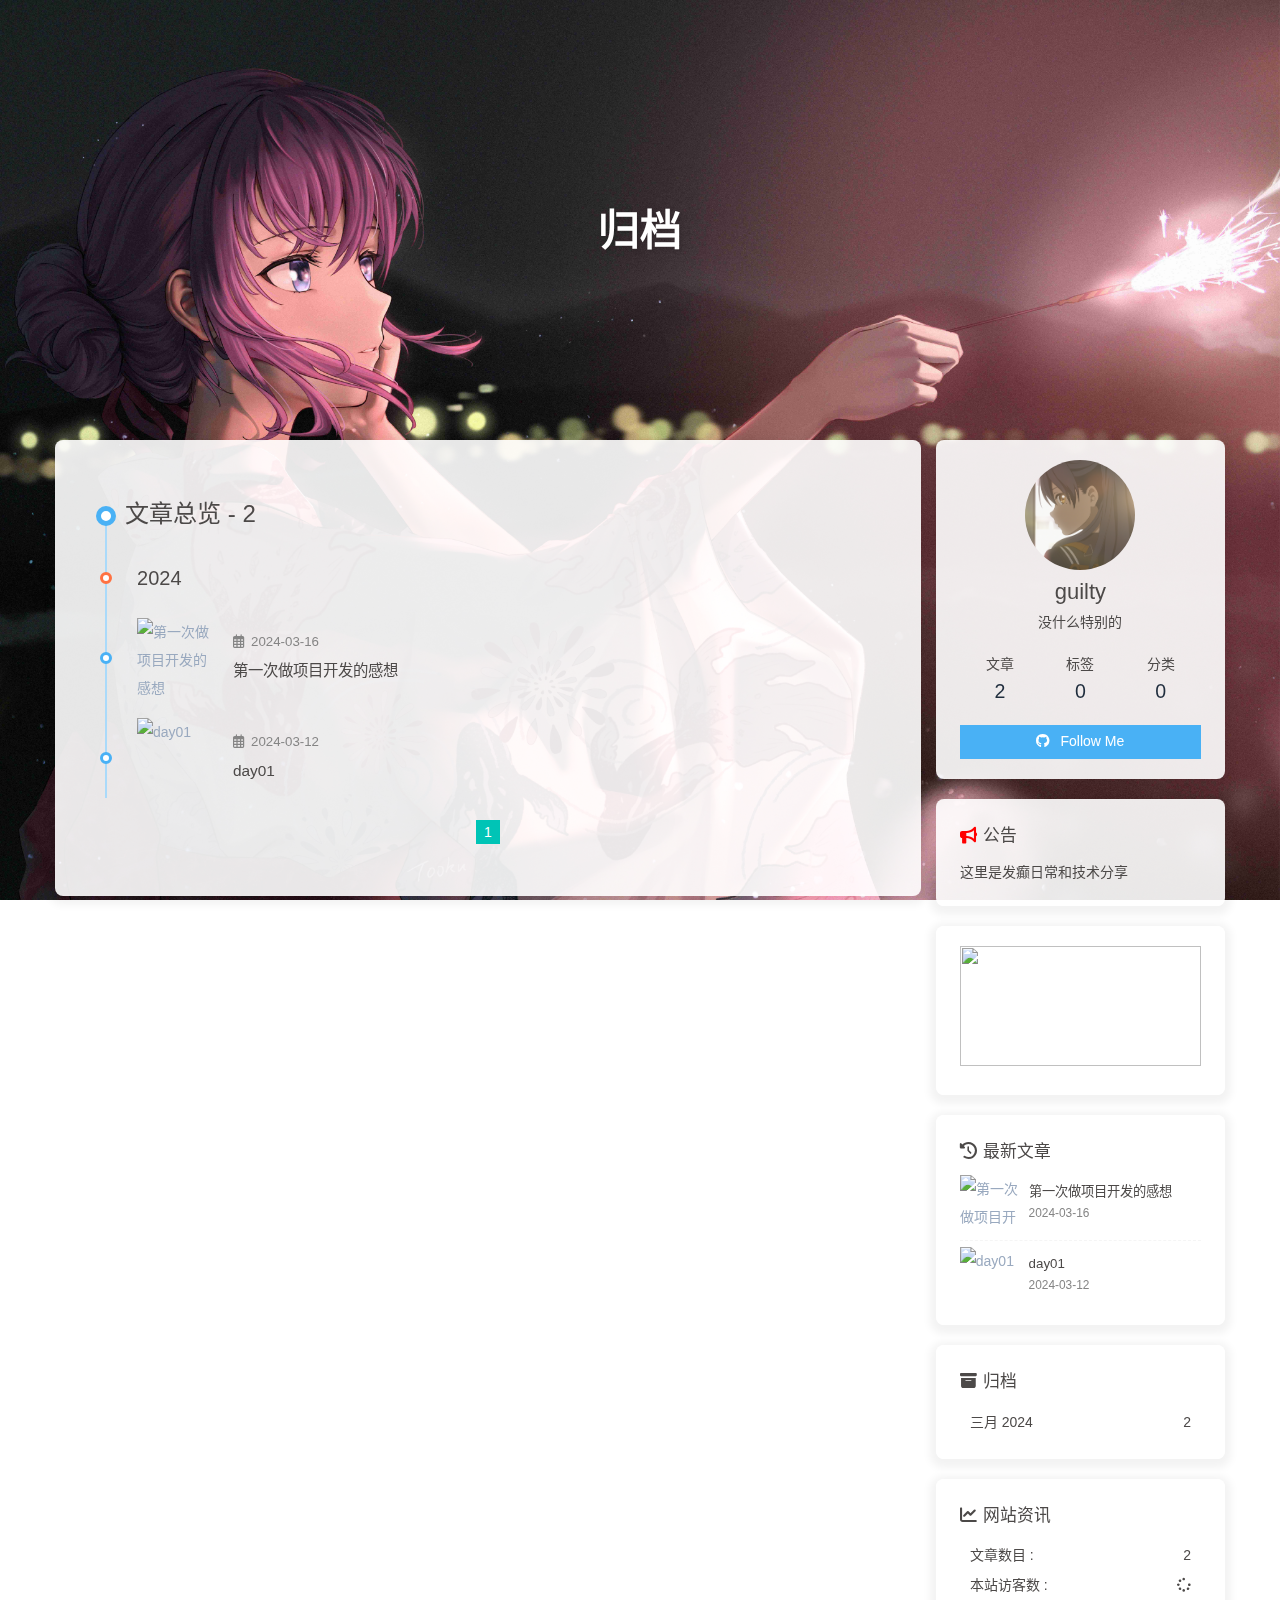
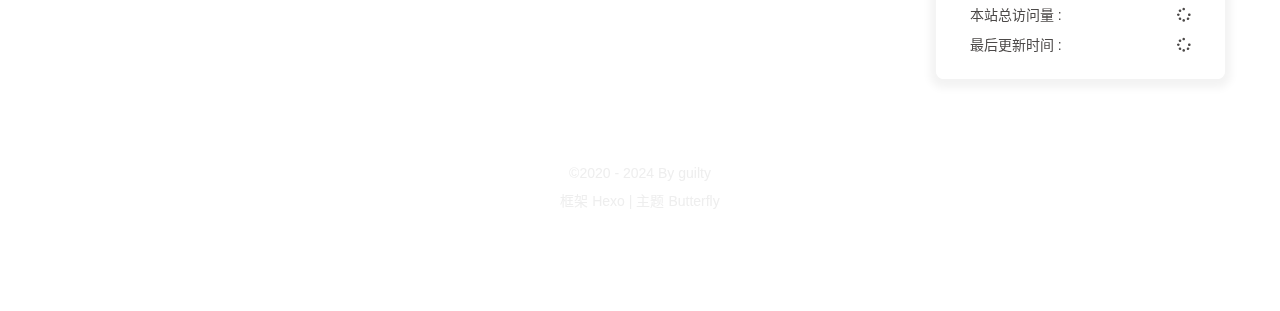
==== archives/index.html @ 9d2e7539 "Site updated: 2024-03-17 14:59:21" ====
<!DOCTYPE html><html lang="zh-CN" data-theme="light"><head><meta charset="UTF-8"><meta http-equiv="X-UA-Compatible" content="IE=edge"><meta name="viewport" content="width=device-width, initial-scale=1.0,viewport-fit=cover"><title>归档 | ctc vlog</title><meta name="author" content="guilty"><meta name="copyright" content="guilty"><meta name="format-detection" content="telephone=no"><meta name="theme-color" content="#ffffff"><meta name="description" content="没什么特别的">
<meta property="og:type" content="website">
<meta property="og:title" content="归档">
<meta property="og:url" content="http://example.com/archives/index.html">
<meta property="og:site_name" content="ctc vlog">
<meta property="og:description" content="没什么特别的">
<meta property="og:locale" content="zh_CN">
<meta property="og:image" content="http://example.com/img/img02.png">
<meta property="article:author" content="guilty">
<meta name="twitter:card" content="summary">
<meta name="twitter:image" content="http://example.com/img/img02.png"><link rel="shortcut icon" href="/img/favicon.png"><link rel="canonical" href="http://example.com/archives/index.html"><link rel="preconnect" href="//cdn.jsdelivr.net"/><link rel="preconnect" href="//busuanzi.ibruce.info"/><link rel="stylesheet" href="/css/index.css?v=4.13.0"><link rel="stylesheet" href="https://cdn.jsdelivr.net/npm/@fortawesome/fontawesome-free@6.5.1/css/all.min.css"><link rel="stylesheet" href="https://cdn.jsdelivr.net/npm/@fancyapps/ui@5.0.33/dist/fancybox/fancybox.min.css" media="print" onload="this.media='all'"><script>const GLOBAL_CONFIG = {
  root: '/',
  algolia: undefined,
  localSearch: {"path":"/search.xml","preload":false,"top_n_per_article":1,"unescape":false,"languages":{"hits_empty":"找不到您查询的内容：${query}","hits_stats":"共找到 ${hits} 篇文章"}},
  translate: undefined,
  noticeOutdate: undefined,
  highlight: {"plugin":"highlight.js","highlightCopy":true,"highlightLang":true,"highlightHeightLimit":false},
  copy: {
    success: '复制成功',
    error: '复制错误',
    noSupport: '浏览器不支持'
  },
  relativeDate: {
    homepage: false,
    post: false
  },
  runtime: '',
  dateSuffix: {
    just: '刚刚',
    min: '分钟前',
    hour: '小时前',
    day: '天前',
    month: '个月前'
  },
  copyright: undefined,
  lightbox: 'fancybox',
  Snackbar: undefined,
  infinitegrid: {
    js: 'https://cdn.jsdelivr.net/npm/@egjs/infinitegrid@4.11.1/dist/infinitegrid.min.js',
    buttonText: '加载更多'
  },
  isPhotoFigcaption: false,
  islazyload: false,
  isAnchor: false,
  percent: {
    toc: true,
    rightside: false,
  },
  autoDarkmode: false
}</script><script id="config-diff">var GLOBAL_CONFIG_SITE = {
  title: '归档',
  isPost: false,
  isHome: false,
  isHighlightShrink: false,
  isToc: false,
  postUpdate: '2024-03-17 14:59:00'
}</script><script>(win=>{
      win.saveToLocal = {
        set: (key, value, ttl) => {
          if (ttl === 0) return
          const now = Date.now()
          const expiry = now + ttl * 86400000
          const item = {
            value,
            expiry
          }
          localStorage.setItem(key, JSON.stringify(item))
        },
      
        get: key => {
          const itemStr = localStorage.getItem(key)
      
          if (!itemStr) {
            return undefined
          }
          const item = JSON.parse(itemStr)
          const now = Date.now()
      
          if (now > item.expiry) {
            localStorage.removeItem(key)
            return undefined
          }
          return item.value
        }
      }
    
      win.getScript = (url, attr = {}) => new Promise((resolve, reject) => {
        const script = document.createElement('script')
        script.src = url
        script.async = true
        script.onerror = reject
        script.onload = script.onreadystatechange = function() {
          const loadState = this.readyState
          if (loadState && loadState !== 'loaded' && loadState !== 'complete') return
          script.onload = script.onreadystatechange = null
          resolve()
        }

        Object.keys(attr).forEach(key => {
          script.setAttribute(key, attr[key])
        })

        document.head.appendChild(script)
      })
    
      win.getCSS = (url, id = false) => new Promise((resolve, reject) => {
        const link = document.createElement('link')
        link.rel = 'stylesheet'
        link.href = url
        if (id) link.id = id
        link.onerror = reject
        link.onload = link.onreadystatechange = function() {
          const loadState = this.readyState
          if (loadState && loadState !== 'loaded' && loadState !== 'complete') return
          link.onload = link.onreadystatechange = null
          resolve()
        }
        document.head.appendChild(link)
      })
    
      win.activateDarkMode = () => {
        document.documentElement.setAttribute('data-theme', 'dark')
        if (document.querySelector('meta[name="theme-color"]') !== null) {
          document.querySelector('meta[name="theme-color"]').setAttribute('content', '#0d0d0d')
        }
      }
      win.activateLightMode = () => {
        document.documentElement.setAttribute('data-theme', 'light')
        if (document.querySelector('meta[name="theme-color"]') !== null) {
          document.querySelector('meta[name="theme-color"]').setAttribute('content', '#ffffff')
        }
      }
      const t = saveToLocal.get('theme')
    
        if (t === 'dark') activateDarkMode()
        else if (t === 'light') activateLightMode()
      
      const asideStatus = saveToLocal.get('aside-status')
      if (asideStatus !== undefined) {
        if (asideStatus === 'hide') {
          document.documentElement.classList.add('hide-aside')
        } else {
          document.documentElement.classList.remove('hide-aside')
        }
      }
    
      const detectApple = () => {
        if(/iPad|iPhone|iPod|Macintosh/.test(navigator.userAgent)){
          document.documentElement.classList.add('apple')
        }
      }
      detectApple()
    })(window)</script><link rel="stylesheet" href="/css/custom.css" media="defer" onload="this.media='all'"><!-- hexo injector head_end start --><link rel="stylesheet" href="https://cdn.cbd.int/hexo-butterfly-clock-anzhiyu@1.1.6/lib/clock.min.css" /><link rel="stylesheet" href="https://npm.elemecdn.com/anzhiyu-blog@2.0.4/css/runtime/runtime.min.css" media="print" onload="this.media='all'"><link rel="stylesheet" href="https://cdn.cbd.int/hexo-butterfly-swiper-anzhiyu-pro/lib/swiper.min.css" media="print" onload="this.media='all'"><link rel="stylesheet" href="https://cdn.cbd.int/hexo-butterfly-swiper-anzhiyu-pro/lib/swiperstyle.css" media="print" onload="this.media='all'"><link rel="stylesheet" href="https://cdn.cbd.int/hexo-butterfly-swiper-anzhiyu-pro/lib/swiper.min.css" media="print" onload="this.media='all'"><link rel="stylesheet" href="https://cdn.cbd.int/hexo-butterfly-swiper-anzhiyu-pro/lib/swiperstyle.css" media="print" onload="this.media='all'"><link rel="stylesheet" href="https://cdn.cbd.int/hexo-butterfly-swiper-anzhiyu-pro/lib/categoryGroup.css" media="print" onload="this.media='all'"><link rel="stylesheet" href="https://cdn.cbd.int/hexo-butterfly-wowjs/lib/animate.min.css" media="print" onload="this.media='screen'"><!-- hexo injector head_end end --><meta name="generator" content="Hexo 7.1.1"><link rel="alternate" href="/atom.xml" title="ctc vlog" type="application/atom+xml">
</head><body><div id="web_bg"></div><div id="sidebar"><div id="menu-mask"></div><div id="sidebar-menus"><div class="avatar-img is-center"><img src="/img/img02.png" onerror="onerror=null;src='/img/friend_404.gif'" alt="avatar"/></div><div class="sidebar-site-data site-data is-center"><a href="/archives/"><div class="headline">文章</div><div class="length-num">2</div></a><a href="/tags/"><div class="headline">标签</div><div class="length-num">0</div></a><a href="/categories/"><div class="headline">分类</div><div class="length-num">0</div></a></div><hr class="custom-hr"/><div class="menus_items"><div class="menus_item"><a class="site-page" href="/"><i class="fa-fw fas fa-home"></i><span> Home</span></a></div><div class="menus_item"><a class="site-page" href="/bangumis/index.html"><i class="fa-fw fas fa-home"></i><span> 追番</span></a></div><div class="menus_item"><a class="site-page" href="/comments/"><i class="fa-fw fas fa-envelope"></i><span> 留言板</span></a></div></div></div></div><div class="page" id="body-wrap"><header class="not-home-page" id="page-header"><nav id="nav"><span id="blog-info"><a href="/" title="ctc vlog"><span class="site-name">ctc vlog</span></a></span><div id="menus"><div id="search-button"><a class="site-page social-icon search" href="javascript:void(0);"><i class="fas fa-search fa-fw"></i><span> 搜索</span></a></div><div class="menus_items"><div class="menus_item"><a class="site-page" href="/"><i class="fa-fw fas fa-home"></i><span> Home</span></a></div><div class="menus_item"><a class="site-page" href="/bangumis/index.html"><i class="fa-fw fas fa-home"></i><span> 追番</span></a></div><div class="menus_item"><a class="site-page" href="/comments/"><i class="fa-fw fas fa-envelope"></i><span> 留言板</span></a></div></div><div id="toggle-menu"><a class="site-page" href="javascript:void(0);"><i class="fas fa-bars fa-fw"></i></a></div></div></nav><div id="page-site-info"><h1 id="site-title">归档</h1></div></header><main class="layout" id="content-inner"><div id="archive"><div class="article-sort-title">文章总览 - 2</div><div class="article-sort"><div class="article-sort-item year">2024</div><div class="article-sort-item"><a class="article-sort-item-img" href="/posts/1.html" title="第一次做项目开发的感想"><img src="/img/img04.jpg" alt="第一次做项目开发的感想" onerror="this.onerror=null;this.src='/img/404.jpg'"></a><div class="article-sort-item-info"><div class="article-sort-item-time"><i class="far fa-calendar-alt"></i><time class="post-meta-date-created" datetime="2024-03-16T09:42:30.233Z" title="发表于 2024-03-16 17:42:30">2024-03-16</time></div><a class="article-sort-item-title" href="/posts/1.html" title="第一次做项目开发的感想">第一次做项目开发的感想</a></div></div><div class="article-sort-item"><a class="article-sort-item-img" href="/posts/0.html" title="day01"><img src="/img/img03.png" alt="day01" onerror="this.onerror=null;this.src='/img/404.jpg'"></a><div class="article-sort-item-info"><div class="article-sort-item-time"><i class="far fa-calendar-alt"></i><time class="post-meta-date-created" datetime="2024-03-12T08:38:47.953Z" title="发表于 2024-03-12 16:38:47">2024-03-12</time></div><a class="article-sort-item-title" href="/posts/0.html" title="day01">day01</a></div></div></div><nav id="pagination"><div class="pagination"><span class="page-number current">1</span></div></nav></div><div class="aside-content" id="aside-content"><div class="card-widget card-info"><div class="is-center"><div class="avatar-img"><img src="/img/img02.png" onerror="this.onerror=null;this.src='/img/friend_404.gif'" alt="avatar"/></div><div class="author-info__name">guilty</div><div class="author-info__description">没什么特别的</div></div><div class="card-info-data site-data is-center"><a href="/archives/"><div class="headline">文章</div><div class="length-num">2</div></a><a href="/tags/"><div class="headline">标签</div><div class="length-num">0</div></a><a href="/categories/"><div class="headline">分类</div><div class="length-num">0</div></a></div><a id="card-info-btn" target="_blank" rel="noopener" href="https://github.com/xxxxxx"><i class="fab fa-github"></i><span>Follow Me</span></a></div><div class="card-widget card-announcement"><div class="item-headline"><i class="fas fa-bullhorn fa-shake"></i><span>公告</span></div><div class="announcement_content">这里是发癫日常和技术分享</div></div><div class="sticky_layout"><div class="card-widget card-recent-post"><div class="item-headline"><i class="fas fa-history"></i><span>最新文章</span></div><div class="aside-list"><div class="aside-list-item"><a class="thumbnail" href="/posts/1.html" title="第一次做项目开发的感想"><img src="/img/img04.jpg" onerror="this.onerror=null;this.src='/img/404.jpg'" alt="第一次做项目开发的感想"/></a><div class="content"><a class="title" href="/posts/1.html" title="第一次做项目开发的感想">第一次做项目开发的感想</a><time datetime="2024-03-16T09:42:30.233Z" title="发表于 2024-03-16 17:42:30">2024-03-16</time></div></div><div class="aside-list-item"><a class="thumbnail" href="/posts/0.html" title="day01"><img src="/img/img03.png" onerror="this.onerror=null;this.src='/img/404.jpg'" alt="day01"/></a><div class="content"><a class="title" href="/posts/0.html" title="day01">day01</a><time datetime="2024-03-12T08:38:47.953Z" title="发表于 2024-03-12 16:38:47">2024-03-12</time></div></div></div></div><div class="card-widget card-archives"><div class="item-headline"><i class="fas fa-archive"></i><span>归档</span></div><ul class="card-archive-list"><li class="card-archive-list-item"><a class="card-archive-list-link" href="/archives/2024/03/"><span class="card-archive-list-date">三月 2024</span><span class="card-archive-list-count">2</span></a></li></ul></div><div class="card-widget card-webinfo"><div class="item-headline"><i class="fas fa-chart-line"></i><span>网站资讯</span></div><div class="webinfo"><div class="webinfo-item"><div class="item-name">文章数目 :</div><div class="item-count">2</div></div><div class="webinfo-item"><div class="item-name">本站访客数 :</div><div class="item-count" id="busuanzi_value_site_uv"><i class="fa-solid fa-spinner fa-spin"></i></div></div><div class="webinfo-item"><div class="item-name">本站总访问量 :</div><div class="item-count" id="busuanzi_value_site_pv"><i class="fa-solid fa-spinner fa-spin"></i></div></div><div class="webinfo-item"><div class="item-name">最后更新时间 :</div><div class="item-count" id="last-push-date" data-lastPushDate="2024-03-17T06:59:00.630Z"><i class="fa-solid fa-spinner fa-spin"></i></div></div></div></div></div></div></main><footer id="footer"><div id="footer-wrap"><div class="copyright">&copy;2020 - 2024 By guilty</div><div class="framework-info"><span>框架 </span><a target="_blank" rel="noopener" href="https://hexo.io">Hexo</a><span class="footer-separator">|</span><span>主题 </span><a target="_blank" rel="noopener" href="https://github.com/jerryc127/hexo-theme-butterfly">Butterfly</a></div></div></footer></div><div id="rightside"><div id="rightside-config-hide"><button id="darkmode" type="button" title="浅色和深色模式转换"><i class="fas fa-adjust"></i></button><button id="hide-aside-btn" type="button" title="单栏和双栏切换"><i class="fas fa-arrows-alt-h"></i></button></div><div id="rightside-config-show"><button id="rightside-config" type="button" title="设置"><i class="fas fa-cog fa-spin"></i></button><button id="go-up" type="button" title="回到顶部"><span class="scroll-percent"></span><i class="fas fa-arrow-up"></i></button></div></div><div><script src="/js/utils.js?v=4.13.0"></script><script src="/js/main.js?v=4.13.0"></script><script src="https://cdn.jsdelivr.net/npm/@fancyapps/ui@5.0.33/dist/fancybox/fancybox.umd.min.js"></script><script>function panguFn () {
  if (typeof pangu === 'object') pangu.autoSpacingPage()
  else {
    getScript('https://cdn.jsdelivr.net/npm/pangu@4.0.7/dist/browser/pangu.min.js')
      .then(() => {
        pangu.autoSpacingPage()
      })
  }
}

function panguInit () {
  if (false){
    GLOBAL_CONFIG_SITE.isPost && panguFn()
  } else {
    panguFn()
  }
}

document.addEventListener('DOMContentLoaded', panguInit)</script><div class="js-pjax"></div><div class="aplayer no-destroy" data-id="7958631953" data-server="netease" data-type="playlist"   data-order="list" data-fixed="true" data-preload="auto" data-autoplay="true" data-mutex="true" ></div><link rel="stylesheet" href="https://cdn.jsdelivr.net/npm/aplayer@1.10.1/dist/APlayer.min.css" media="print" onload="this.media='all'"><script src="https://cdn.jsdelivr.net/npm/aplayer@1.10.1/dist/APlayer.min.js"></script><script src="https://cdn.jsdelivr.net/npm/butterfly-extsrc@1.1.3/metingjs/dist/Meting.min.js"></script><script src="https://cdn.jsdelivr.net/npm/pjax@0.2.8/pjax.min.js"></script><script>let pjaxSelectors = ["head > title","#config-diff","#body-wrap","#rightside-config-hide","#rightside-config-show",".js-pjax"]

var pjax = new Pjax({
  elements: 'a:not([target="_blank"])',
  selectors: pjaxSelectors,
  cacheBust: false,
  analytics: false,
  scrollRestoration: false
})

document.addEventListener('pjax:send', function () {

  // removeEventListener
  btf.removeGlobalFnEvent('pjax')
  btf.removeGlobalFnEvent('themeChange')

  document.getElementById('rightside').classList.remove('rightside-show')
  
  if (window.aplayers) {
    for (let i = 0; i < window.aplayers.length; i++) {
      if (!window.aplayers[i].options.fixed) {
        window.aplayers[i].destroy()
      }
    }
  }

  typeof typed === 'object' && typed.destroy()

  //reset readmode
  const $bodyClassList = document.body.classList
  $bodyClassList.contains('read-mode') && $bodyClassList.remove('read-mode')

  typeof disqusjs === 'object' && disqusjs.destroy()
})

document.addEventListener('pjax:complete', function () {
  window.refreshFn()

  document.querySelectorAll('script[data-pjax]').forEach(item => {
    const newScript = document.createElement('script')
    const content = item.text || item.textContent || item.innerHTML || ""
    Array.from(item.attributes).forEach(attr => newScript.setAttribute(attr.name, attr.value))
    newScript.appendChild(document.createTextNode(content))
    item.parentNode.replaceChild(newScript, item)
  })

  GLOBAL_CONFIG.islazyload && window.lazyLoadInstance.update()

  typeof panguInit === 'function' && panguInit()

  // google analytics
  typeof gtag === 'function' && gtag('config', '', {'page_path': window.location.pathname});

  // baidu analytics
  typeof _hmt === 'object' && _hmt.push(['_trackPageview',window.location.pathname]);

  typeof loadMeting === 'function' && document.getElementsByClassName('aplayer').length && loadMeting()

  // prismjs
  typeof Prism === 'object' && Prism.highlightAll()
})

document.addEventListener('pjax:error', e => {
  if (e.request.status === 404) {
    pjax.loadUrl('/404.html')
  }
})</script><script async data-pjax src="//busuanzi.ibruce.info/busuanzi/2.3/busuanzi.pure.mini.js"></script><div id="local-search"><div class="search-dialog"><nav class="search-nav"><span class="search-dialog-title">搜索</span><span id="loading-status"></span><button class="search-close-button"><i class="fas fa-times"></i></button></nav><div class="is-center" id="loading-database"><i class="fas fa-spinner fa-pulse"></i><span>  数据库加载中</span></div><div class="search-wrap"><div id="local-search-input"><div class="local-search-box"><input class="local-search-box--input" placeholder="搜索文章" type="text"/></div></div><hr/><div id="local-search-results"></div><div id="local-search-stats-wrap"></div></div></div><div id="search-mask"></div><script src="/js/search/local-search.js?v=4.13.0"></script></div></div><!-- hexo injector body_end start --><script data-pjax>
  function butterfly_clock_anzhiyu_injector_config(){
    var parent_div_git = document.getElementsByClassName('sticky_layout')[0];
    var item_html = '<div class="card-widget card-clock"><div class="card-glass"><div class="card-background"><div class="card-content"><div id="hexo_electric_clock"><img class="entered loading" id="card-clock-loading" src="https://cdn.cbd.int/hexo-butterfly-clock-anzhiyu@1.1.6/lib/loading.gif" style="height: 120px; width: 100%;" data-ll-status="loading"/></div></div></div></div></div>';
    console.log('已挂载butterfly_clock_anzhiyu')
    if(parent_div_git) {
      parent_div_git.insertAdjacentHTML("afterbegin",item_html)
    }
  }
  var elist = 'null'.split(',');
  var cpage = location.pathname;
  var epage = 'all';
  var qweather_key = 'a35fad84db9d4ffc9fcb28bc6d56288e';
  var gaud_map_key = '77237fd2622d3f7392ce23e9861d0ec3';
  var baidu_ak_key = 'undefined';
  var flag = 0;
  var clock_rectangle = '112.6534116,27.96920845';
  var clock_default_rectangle_enable = 'false';

  for (var i=0;i<elist.length;i++){
    if (cpage.includes(elist[i])){
      flag++;
    }
  }

  if ((epage ==='all')&&(flag == 0)){
    butterfly_clock_anzhiyu_injector_config();
  }
  else if (epage === cpage){
    butterfly_clock_anzhiyu_injector_config();
  }
  </script><script src="https://widget.qweather.net/simple/static/js/he-simple-common.js?v=2.0"></script><script data-pjax src="https://cdn.cbd.int/hexo-butterfly-clock-anzhiyu@1.1.6/lib/clock.min.js"></script><script data-pjax>
  function butterfly_footer_beautify_injector_config(){
    var parent_div_git = document.getElementById('footer-wrap');
    var item_html = '<div id="workboard"></div><p id="ghbdages"><a class="github-badge" target="_blank" href="https://hexo.io/" style="margin-inline:5px" data-title="博客框架为Hexo_v5.4.0" title=""><img src="https://img.shields.io/badge/Frame-Hexo-blue?style=flat&amp;logo=hexo" alt=""/></a><a class="github-badge" target="_blank" href="https://butterfly.js.org/" style="margin-inline:5px" data-title="主题版本Butterfly_v4.2.2" title=""><img src="https://img.shields.io/badge/Theme-Butterfly-6513df?style=flat&amp;logo=bitdefender" alt=""/></a><a class="github-badge" target="_blank" href="https://www.jsdelivr.com/" style="margin-inline:5px" data-title="本站使用JsDelivr为静态资源提供CDN加速" title=""><img src="https://img.shields.io/badge/CDN-jsDelivr-orange?style=flat&amp;logo=jsDelivr" alt=""/></a><a class="github-badge" target="_blank" href="https://beian.miit.gov.cn/#/Integrated/index" style="margin-inline:5px" data-title="本站已在湘进行备案" title=""><img src="https://img.shields.io/badge/湘ICP备-2022004213号-e1d492?style=flat&amp;logo=[data-uri]" alt=""/></a><a class="github-badge" target="_blank" href="https://github.com/" style="margin-inline:5px" data-title="本站项目由Github托管" title=""><img src="https://img.shields.io/badge/Source-Github-d021d6?style=flat&amp;logo=GitHub" alt=""/></a><a class="github-badge" target="_blank" href="http://creativecommons.org/licenses/by-nc-sa/4.0/" style="margin-inline:5px" data-title="本站采用知识共享署名-非商业性使用-相同方式共享4.0国际许可协议进行许可" title=""><img src="https://img.shields.io/badge/Copyright-BY--NC--SA%204.0-d42328?style=flat&amp;logo=Claris" alt=""/></a></p>';
    console.log('已挂载butterfly_footer_beautify')
    parent_div_git.insertAdjacentHTML("beforeend",item_html)
    }
  var elist = 'null'.split(',');
  var cpage = location.pathname;
  var epage = 'all';
  var flag = 0;

  for (var i=0;i<elist.length;i++){
    if (cpage.includes(elist[i])){
      flag++;
    }
  }

  if ((epage ==='all')&&(flag == 0)){
    butterfly_footer_beautify_injector_config();
  }
  else if (epage === cpage){
    butterfly_footer_beautify_injector_config();
  }
  </script><script async src="/js/runtime/runtime.min.js"></script><script data-pjax>
  function butterfly_swiper_injector_config(){
    var parent_div_git = document.getElementById('home_top');
    var item_html = '<div class="recent-post-item swiper_container_card" style="height: auto;width: 100%"><div id="random"><div id="random-banner"><canvas id="peoplecanvas"></canvas></div><a id="random-hover" style="width:100%;height:auto;" href="javascript:toRandomPost()" rel="external nofollow noreferrer" one-link-mark="yes"><i class="fa fa-paper-plane" style="margin-left:10px"></i><div style="margin-left:10px">随便逛逛<i class="fa-solid fa-arrow-right" style="margin-left:10px"></i></div></a></div><div class="blog-slider swiper-container-fade swiper-container-horizontal" id="swiper_container"><div class="blog-slider__wrp swiper-wrapper" style="transition-duration: 0ms;"><div class="blog-slider__item swiper-slide" style="width: 750px; opacity: 1; transform: translate3d(0px, 0px, 0px); transition-duration: 0ms;"><a class="blog-slider__img" onclick="pjax.loadUrl(&quot;posts/1.html&quot;);" href="javascript:void(0);" alt=""><img width="48" height="48" src="/img/img04.jpg" alt="" onerror="this.src=https://cdn.cbd.int/akilar-candyassets/image/loading.gif; this.onerror = null;"/></a><div class="blog-slider__content"><span class="blog-slider__code">2024-03-16</span><a class="blog-slider__title" onclick="pjax.loadUrl(&quot;posts/1.html&quot;);" href="javascript:void(0);" alt="">第一次做项目开发的感想</a><div class="blog-slider__text">再怎么看我也不知道怎么描述它的啦！</div><a class="blog-slider__button" onclick="pjax.loadUrl(&quot;posts/1.html&quot;);" href="javascript:void(0);" alt="">详情       </a></div></div><div class="blog-slider__item swiper-slide" style="width: 750px; opacity: 1; transform: translate3d(0px, 0px, 0px); transition-duration: 0ms;"><a class="blog-slider__img" onclick="pjax.loadUrl(&quot;posts/0.html&quot;);" href="javascript:void(0);" alt=""><img width="48" height="48" src="/img/img03.png" alt="" onerror="this.src=https://cdn.cbd.int/akilar-candyassets/image/loading.gif; this.onerror = null;"/></a><div class="blog-slider__content"><span class="blog-slider__code">2024-03-12</span><a class="blog-slider__title" onclick="pjax.loadUrl(&quot;posts/0.html&quot;);" href="javascript:void(0);" alt="">day01</a><div class="blog-slider__text">日常加吐苦水</div><a class="blog-slider__button" onclick="pjax.loadUrl(&quot;posts/0.html&quot;);" href="javascript:void(0);" alt="">详情       </a></div></div></div><div class="blog-slider__pagination swiper-pagination-clickable swiper-pagination-bullets"></div></div></div>';
    console.log('已挂载butterfly_swiper')
    parent_div_git.insertAdjacentHTML("afterbegin",item_html)
    }
  var elist = 'undefined'.split(',');
  var cpage = location.pathname;
  var epage = '/';
  var flag = 0;

  for (var i=0;i<elist.length;i++){
    if (cpage.includes(elist[i])){
      flag++;
    }
  }

  if ((epage ==='all')&&(flag == 0)){
    butterfly_swiper_injector_config();
  }
  else if (epage === cpage){
    butterfly_swiper_injector_config();
  }
  </script><script defer src="https://npm.elemecdn.com/anzhiyu-blog@1.1.6/js/swiper.min.js"></script><script defer data-pjax src="https://cdn.cbd.int/hexo-butterfly-swiper-anzhiyu-pro/lib/swiper_init.js"></script><script data-pjax src="https://lf26-cdn-tos.bytecdntp.com/cdn/expire-1-M/gsap/3.9.1/gsap.min.js"></script><script defer src="https://npm.elemecdn.com/hexo-butterfly-swiper-anzhiyu-pro/lib/people.min.js"></script><script async src="/anzhiyu/random.js"></script><script data-pjax>
  function butterfly_swiper_injector_config(){
    var parent_div_git = document.getElementById('home_top');
    var item_html = '<div class="swiper_container_card" style="height: auto;width: 100%"><div id="bannerGroup"><div id="random"><div id="random-banner"><canvas id="peoplecanvas"></canvas></div><a id="random-hover" style="width:100%;height:auto;" href="javascript:toRandomPost()" rel="external nofollow noreferrer" one-link-mark="yes"><i class="fa fa-paper-plane" style="margin-left:10px"></i><div style="margin-left:10px">随便逛逛<i class="fa-solid fa-arrow-right" style="margin-left:10px"></i></div></a></div><div class="categoryGroup"><div class="categoryItem" style="box-shadow:var(--anzhiyu-shadow-blue)"><a class="categoryButton blue" onclick="pjax.loadUrl(&quot;/categories/前端/&quot;);" href="javascript:void(0);"><span class="categoryButtonText">前端</span><i class="fas fa-dove"></i></a></div><div class="categoryItem" style="box-shadow:var(--anzhiyu-shadow-red)"><a class="categoryButton red" onclick="pjax.loadUrl(&quot;/categories/大学/&quot;);" href="javascript:void(0);"><span class="categoryButtonText">大学</span><i class="fas fa-burn"></i></a></div><div class="categoryItem" style="box-shadow:var(--anzhiyu-shadow-green)"><a class="categoryButton green" onclick="pjax.loadUrl(&quot;/categories/生活/&quot;);" href="javascript:void(0);"><span class="categoryButtonText">生活</span><i class="fas fa-book"></i></a></div></div></div><div id="swiper_container_blog"><div class="blog-slider swiper-container-fade swiper-container-horizontal" id="swiper_container"><div class="blog-slider__wrp swiper-wrapper" style="transition-duration: 0ms;"><div class="blog-slider__item swiper-slide" style="width: 750px; opacity: 1; transform: translate3d(0px, 0px, 0px); transition-duration: 0ms;"><a class="blog-slider__img" onclick="pjax.loadUrl(&quot;posts/1.html&quot;);" href="javascript:void(0);" title="第一次做项目开发的感想"><img width="48" height="48" src="/img/img04.jpg" alt="图片" onerror="this.src=https://cdn.cbd.int/akilar-candyassets/image/loading.gif; this.onerror = null;"/></a><div class="blog-slider__content"><span class="blog-slider__code">2024-03-16</span><a class="blog-slider__title" onclick="pjax.loadUrl(&quot;posts/1.html&quot;);" href="javascript:void(0);" alt="">第一次做项目开发的感想</a><div class="blog-slider__text">再怎么看我也不知道怎么描述它的啦！</div><a class="blog-slider__button" onclick="pjax.loadUrl(&quot;posts/1.html&quot;);" href="javascript:void(0);" alt="">详情       </a></div></div><div class="blog-slider__item swiper-slide" style="width: 750px; opacity: 1; transform: translate3d(0px, 0px, 0px); transition-duration: 0ms;"><a class="blog-slider__img" onclick="pjax.loadUrl(&quot;posts/0.html&quot;);" href="javascript:void(0);" title="day01"><img width="48" height="48" src="/img/img03.png" alt="图片" onerror="this.src=https://cdn.cbd.int/akilar-candyassets/image/loading.gif; this.onerror = null;"/></a><div class="blog-slider__content"><span class="blog-slider__code">2024-03-12</span><a class="blog-slider__title" onclick="pjax.loadUrl(&quot;posts/0.html&quot;);" href="javascript:void(0);" alt="">day01</a><div class="blog-slider__text">日常加吐苦水</div><a class="blog-slider__button" onclick="pjax.loadUrl(&quot;posts/0.html&quot;);" href="javascript:void(0);" alt="">详情       </a></div></div></div><div class="blog-slider__pagination swiper-pagination-clickable swiper-pagination-bullets"></div></div><div id="topGroup"><div class="topGroup"><div class="top-group-list-item"><div class="post_cover left_radius"><a onclick="pjax.loadUrl(&quot;posts/0.html&quot;);" href="javascript:void(0);" alt="" title="day01" data-pjax-state="data-pjax-state"><span class="top-group-text">荐</span><img class="post_bg" alt="day01" src="/img/img03.png" onerror="this.src=https://cdn.cbd.int/akilar-candyassets/image/loading.gif; this.onerror = null;"/></a></div><div class="top-group-info"><a class="article-title" onclick="pjax.loadUrl(&quot;posts/0.html&quot;);" href="javascript:void(0);" alt="" title="day01" data-pjax-state="data-pjax-state">day01</a></div></div><div class="top-group-list-none"></div><div class="top-group-list-none"></div><div class="top-group-list-none"></div></div></div></div></div>';
    console.log('已挂载butterfly_swiper')
    parent_div_git.insertAdjacentHTML("afterbegin",item_html)
    }
  var elist = 'undefined'.split(',');
  var cpage = location.pathname;
  var epage = '/';
  var flag = 0;

  for (var i=0;i<elist.length;i++){
    if (cpage.includes(elist[i])){
      flag++;
    }
  }

  if ((epage ==='all')&&(flag == 0)){
    butterfly_swiper_injector_config();
  }
  else if (epage === cpage){
    butterfly_swiper_injector_config();
  }
  </script><div class="js-pjax"><script async="async">var arr = document.getElementsByClassName('recent-post-item');
for(var i = 0;i<arr.length;i++){
    arr[i].classList.add('wow');
    arr[i].classList.add('animate__zoomIn');
    arr[i].setAttribute('data-wow-duration', '1.5s');
    arr[i].setAttribute('data-wow-delay', '200ms');
    arr[i].setAttribute('data-wow-offset', '30');
    arr[i].setAttribute('data-wow-iteration', '1');
  }</script><script async="async">var arr = document.getElementsByClassName('card-widget');
for(var i = 0;i<arr.length;i++){
    arr[i].classList.add('wow');
    arr[i].classList.add('animate__zoomIn');
    arr[i].setAttribute('data-wow-duration', '');
    arr[i].setAttribute('data-wow-delay', '200ms');
    arr[i].setAttribute('data-wow-offset', '');
    arr[i].setAttribute('data-wow-iteration', '');
  }</script><script async="async">var arr = document.getElementsByClassName('flink-list-card');
for(var i = 0;i<arr.length;i++){
    arr[i].classList.add('wow');
    arr[i].classList.add('animate__flipInY');
    arr[i].setAttribute('data-wow-duration', '3s');
    arr[i].setAttribute('data-wow-delay', '');
    arr[i].setAttribute('data-wow-offset', '');
    arr[i].setAttribute('data-wow-iteration', '');
  }</script><script async="async">var arr = document.getElementsByClassName('flink-list-card');
for(var i = 0;i<arr.length;i++){
    arr[i].classList.add('wow');
    arr[i].classList.add('animate__animated');
    arr[i].setAttribute('data-wow-duration', '3s');
    arr[i].setAttribute('data-wow-delay', '');
    arr[i].setAttribute('data-wow-offset', '');
    arr[i].setAttribute('data-wow-iteration', '');
  }</script><script async="async">var arr = document.getElementsByClassName('article-sort-item');
for(var i = 0;i<arr.length;i++){
    arr[i].classList.add('wow');
    arr[i].classList.add('animate__slideInRight');
    arr[i].setAttribute('data-wow-duration', '1.5s');
    arr[i].setAttribute('data-wow-delay', '');
    arr[i].setAttribute('data-wow-offset', '');
    arr[i].setAttribute('data-wow-iteration', '');
  }</script><script async="async">var arr = document.getElementsByClassName('site-card');
for(var i = 0;i<arr.length;i++){
    arr[i].classList.add('wow');
    arr[i].classList.add('animate__flipInY');
    arr[i].setAttribute('data-wow-duration', '3s');
    arr[i].setAttribute('data-wow-delay', '');
    arr[i].setAttribute('data-wow-offset', '');
    arr[i].setAttribute('data-wow-iteration', '');
  }</script><script async="async">var arr = document.getElementsByClassName('site-card');
for(var i = 0;i<arr.length;i++){
    arr[i].classList.add('wow');
    arr[i].classList.add('animate__animated');
    arr[i].setAttribute('data-wow-duration', '3s');
    arr[i].setAttribute('data-wow-delay', '');
    arr[i].setAttribute('data-wow-offset', '');
    arr[i].setAttribute('data-wow-iteration', '');
  }</script></div><script defer src="https://cdn.cbd.int/hexo-butterfly-wowjs/lib/wow.min.js"></script><script defer src="https://cdn.cbd.int/hexo-butterfly-wowjs/lib/wow_init.js"></script><!-- hexo injector body_end end --><script src="/live2dw/lib/L2Dwidget.min.js?094cbace49a39548bed64abff5988b05"></script><script>L2Dwidget.init({"tagMode":false,"debug":false,"model":{"jsonPath":"/live2dw/assets/hibiki.model.json"},"display":{"position":"right","width":150,"height":320},"mobile":{"show":false},"log":false,"pluginJsPath":"lib/","pluginModelPath":"assets/","pluginRootPath":"live2dw/"});</script></body></html>
---- css/custom.css ----
/* @font-face {
  font-family: Candyhome;
  src: url(https://npm.elemecdn.com/anzhiyu-blog@1.1.6/fonts/Candyhome.ttf);
  font-display: swap;
  font-weight: lighter;
} */
@font-face {
  font-family: ZhuZiAYuanJWD;
  src: url(https://npm.elemecdn.com/anzhiyu-blog@1.1.6/fonts/ZhuZiAWan.woff2);
  font-display: swap;
  font-weight: lighter;
}

div#menus {
  font-family: "ZhuZiAYuanJWD";
}
h1#site-title {
  font-family: ZhuZiAYuanJWD;
  font-size: 3em !important;
}
a.article-title,
a.blog-slider__title,
a.categoryBar-list-link,
h1.post-title {
  font-family: ZhuZiAYuanJWD;
}

.iconfont {
  font-family: "iconfont" !important;
  font-size: 3em;
  /* 可以定义图标大小 */
  font-style: normal;
  -webkit-font-smoothing: antialiased;
  -moz-osx-font-smoothing: grayscale;
}

/* 时间轴生肖icon */
svg.icon {
  /* 这里定义svg.icon，避免和Butterfly自带的note标签冲突 */
  width: 1em;
  height: 1em;
  /* width和height定义图标的默认宽度和高度*/
  vertical-align: -0.15em;
  fill: currentColor;
  overflow: hidden;
}

.icon-zhongbiao::before {
  color: #f7c768;
}

/* bilibli番剧插件 */
#article-container .bangumi-tab.bangumi-active {
  background: var(--anzhiyu-theme);
  color: var(--anzhiyu-ahoverbg);
  border-radius: 10px;
}
a.bangumi-tab:hover {
  text-decoration: none !important;
}
.bangumi-button:hover {
  background: var(--anzhiyu-theme) !important;
  border-radius: 10px !important;
  color: var(--anzhiyu-ahoverbg) !important;
}
a.bangumi-button.bangumi-nextpage:hover {
  text-decoration: none !important;
}
.bangumi-button {
  padding: 5px 10px !important;
}

a.bangumi-tab {
  padding: 5px 10px !important;
}
svg.icon.faa-tada {
  font-size: 1.1em;
}
.bangumi-info-item {
  border-right: 1px solid #f2b94b;
}
.bangumi-info-item span {
  color: #f2b94b;
}
.bangumi-info-item em {
  color: #f2b94b;
}

/* 解决artitalk的图标问题 */
#uploadSource > svg {
  width: 1.19em;
  height: 1.5em;
}

/*top-img黑色透明玻璃效果移除，不建议加，除非你执着于完全一图流或者背景图对比色明显 */
#page-header:not(.not-top-img):before {
  background-color: transparent !important;
}

/* 首页文章卡片 */
#recent-posts > .recent-post-item {
  background: rgba(255, 255, 255, 0.9);
}

/* 首页侧栏卡片 */
#aside-content .card-widget {
  background: rgba(255, 255, 255, 0.9);
}

/* 文章页面正文背景 */
div#post {
  background: rgba(255, 255, 255, 0.9);
}

/* 分页页面 */
div#page {
  background: rgba(255, 255, 255, 0.9);
}

/* 归档页面 */
div#archive {
  background: rgba(255, 255, 255, 0.9);
}

/* 标签页面 */
div#tag {
  background: rgba(255, 255, 255, 0.9);
}

/* 分类页面 */
div#category {
  background: rgba(255, 255, 255, 0.9);
}

/*夜间模式伪类遮罩层透明*/
[data-theme="dark"] #recent-posts > .recent-post-item {
  background: #121212;
}

[data-theme="dark"] .card-widget {
  background: #121212 !important;
}

[data-theme="dark"] div#post {
  background: #121212 !important;
}

[data-theme="dark"] div#tag {
  background: #121212 !important;
}

[data-theme="dark"] div#archive {
  background: #121212 !important;
}

[data-theme="dark"] div#page {
  background: #121212 !important;
}

[data-theme="dark"] div#category {
  background: #121212 !important;
}

[data-theme="dark"] div#category {
  background: transparent !important;
}
/* 页脚透明 */
#footer {
  background: transparent !important;
}

/* 头图透明 */
#page-header {
  background: transparent !important;
}

#rightside > div > button {
  border-radius: 5px;
}

/* 滚动条 */

::-webkit-scrollbar {
  width: 10px;
  height: 10px;
}

::-webkit-scrollbar-thumb {
  background-color: #3b70fc;
  border-radius: 2em;
}

::-webkit-scrollbar-corner {
  background-color: transparent;
}

::-moz-selection {
  color: #fff;
  background-color: #3b70fc;
}

/* 音乐播放器 */

/* .aplayer .aplayer-lrc {
  display: none !important;
} */

.aplayer.aplayer-fixed.aplayer-narrow .aplayer-body {
  left: -66px !important;
  transition: all 0.3s;
  /* 默认情况下缩进左侧66px，只留一点箭头部分 */
}

.aplayer.aplayer-fixed.aplayer-narrow .aplayer-body:hover {
  left: 0 !important;
  transition: all 0.3s;
  /* 鼠标悬停是左侧缩进归零，完全显示按钮 */
}

.aplayer.aplayer-fixed {
  z-index: 999999 !important;
}

/* 评论框  */
.vwrap {
  box-shadow: 2px 2px 5px #bbb;
  background: rgba(255, 255, 255, 0.3);
  border-radius: 8px;
  padding: 30px;
  margin: 30px 0px 30px 0px;
}

/* 设置评论框 */

.vcard {
  box-shadow: 2px 2px 5px #bbb;
  background: rgba(255, 255, 255, 0.3);
  border-radius: 8px;
  padding: 30px;
  margin: 30px 0px 0px 0px;
}

/* md网站下划线 */
#article-container a:hover {
  text-decoration: none !important;
}

#article-container #hpp_talk p img {
  display: inline;
}

/* 404页面 */
#error-wrap {
  position: absolute;
  top: 40%;
  right: 0;
  left: 0;
  margin: 0 auto;
  padding: 0 1rem;
  max-width: 1000px;
  transform: translate(0, -50%);
}

#error-wrap .error-content {
  display: flex;
  flex-direction: row;
  justify-content: center;
  align-items: center;
  margin: 0 1rem;
  height: 18rem;
  border-radius: 8px;
  background: var(--card-bg);
  box-shadow: var(--card-box-shadow);
  transition: all 0.3s;
}

#error-wrap .error-content .error-img {
  box-flex: 1;
  flex: 1;
  height: 100%;
  border-top-left-radius: 8px;
  border-bottom-left-radius: 8px;
  background-color: #3b70fc;
  background-position: center;
  background-size: cover;
}

#error-wrap .error-content .error-info {
  box-flex: 1;
  flex: 1;
  padding: 0.5rem;
  text-align: center;
  font-size: 14px;
  font-family: Titillium Web, "PingFang SC", "Hiragino Sans GB", "Microsoft JhengHei", "Microsoft YaHei", sans-serif;
}
#error-wrap .error-content .error-info .error_title {
  margin-top: -4rem;
  font-size: 9em;
}
#error-wrap .error-content .error-info .error_subtitle {
  margin-top: -3.5rem;
  word-break: break-word;
  font-size: 1.6em;
}
#error-wrap .error-content .error-info a {
  display: inline-block;
  margin-top: 0.5rem;
  padding: 0.3rem 1.5rem;
  background: var(--btn-bg);
  color: var(--btn-color);
}

#body-wrap.error .aside-list {
  display: flex;
  flex-direction: row;
  flex-wrap: nowrap;
  bottom: 0px;
  position: absolute;
  padding: 1rem;
  width: 100%;
  overflow: scroll;
}

#body-wrap.error .aside-list .aside-list-group {
  display: flex;
  flex-direction: row;
  flex-wrap: nowrap;
  max-width: 1200px;
  margin: 0 auto;
}

#body-wrap.error .aside-list .aside-list-item {
  padding: 0.5rem;
}

#body-wrap.error .aside-list .aside-list-item img {
  width: 100%;
  object-fit: cover;
  border-radius: 12px;
}

#body-wrap.error .aside-list .aside-list-item .thumbnail {
  overflow: hidden;
  width: 230px;
  height: 143px;
  background: var(--anzhiyu-card-bg);
  display: flex;
}

#body-wrap.error .aside-list .aside-list-item .content .title {
  -webkit-line-clamp: 2;
  overflow: hidden;
  display: -webkit-box;
  -webkit-box-orient: vertical;
  line-height: 1.5;
  justify-content: center;
  align-items: flex-end;
  align-content: center;
  padding-top: 0.5rem;
  color: white;
}

#body-wrap.error .aside-list .aside-list-item .content time {
  display: none;
}

/* 代码框主题 */
#article-container figure.highlight {
  border-radius: 10px;
}

#home_top {
  margin: 1rem auto 0;
  padding: 0px 15px;
  max-width: 1450px;
  width: 100%;
}
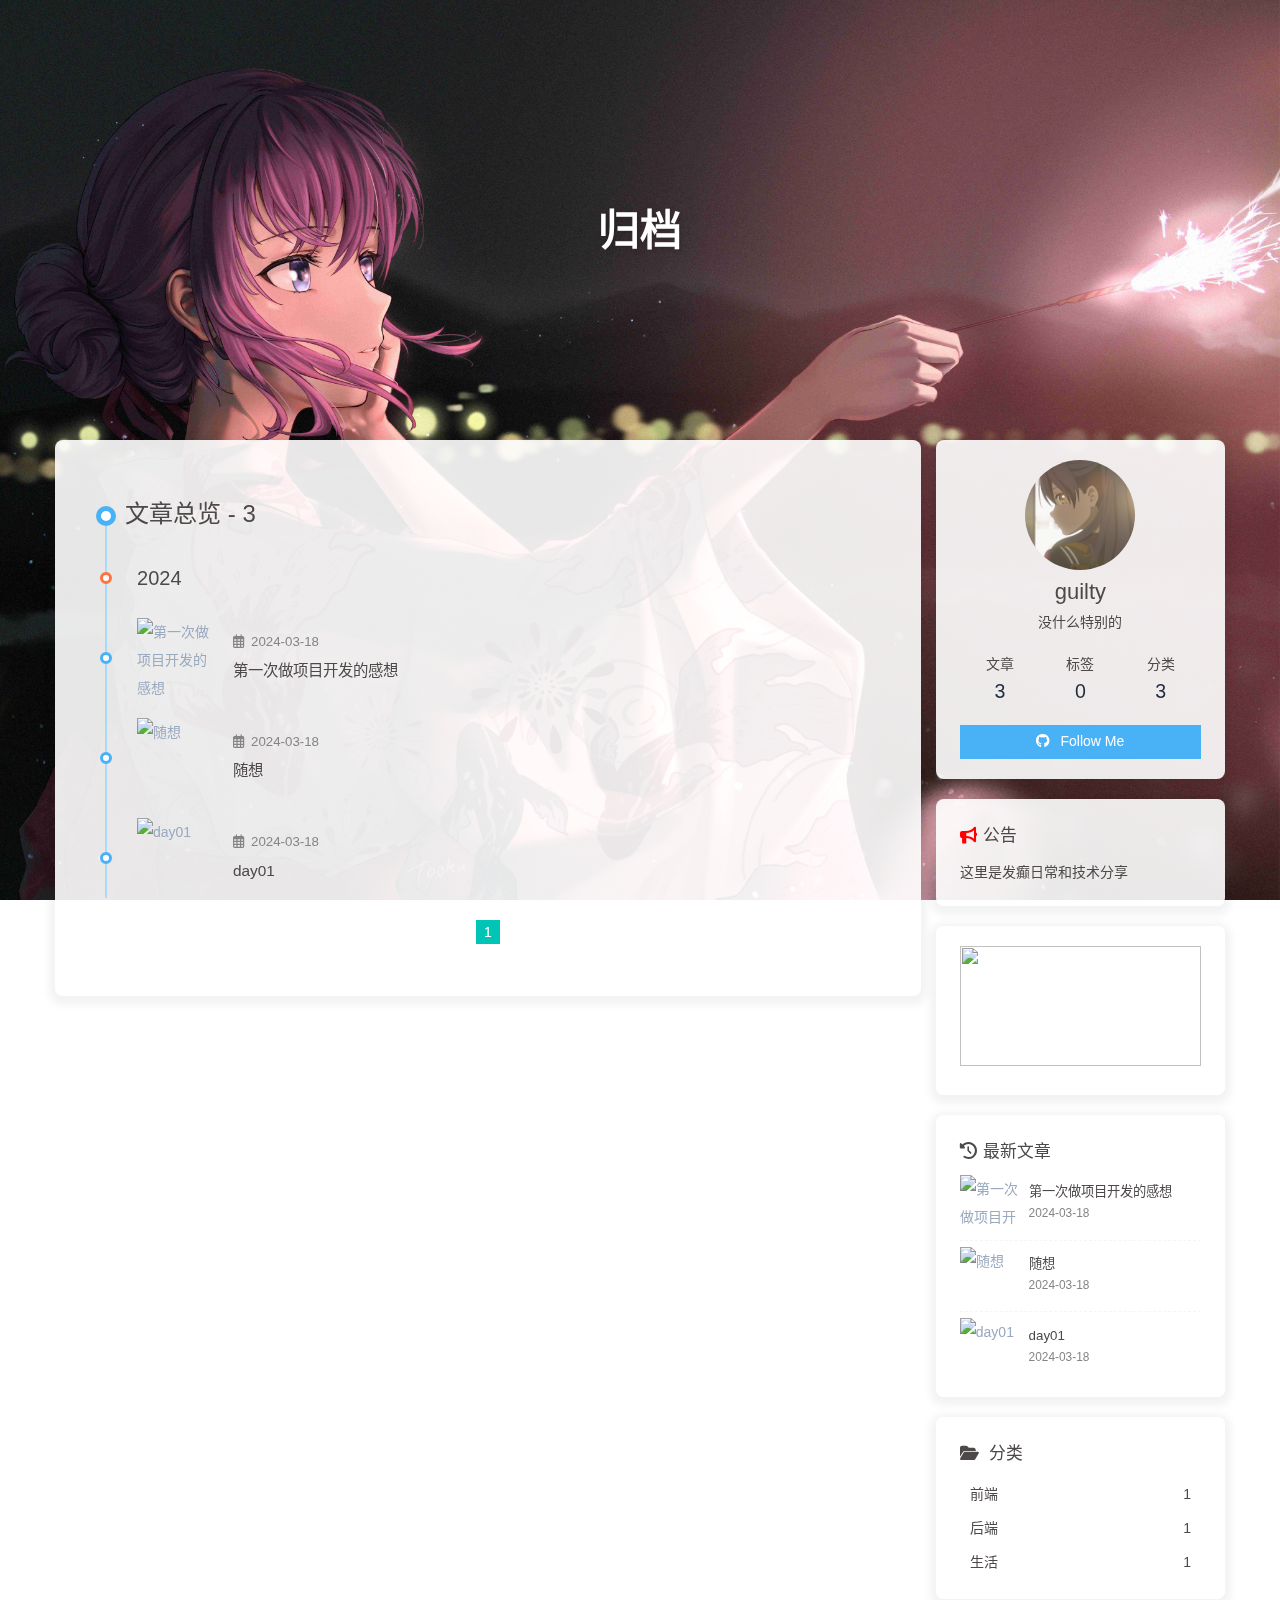
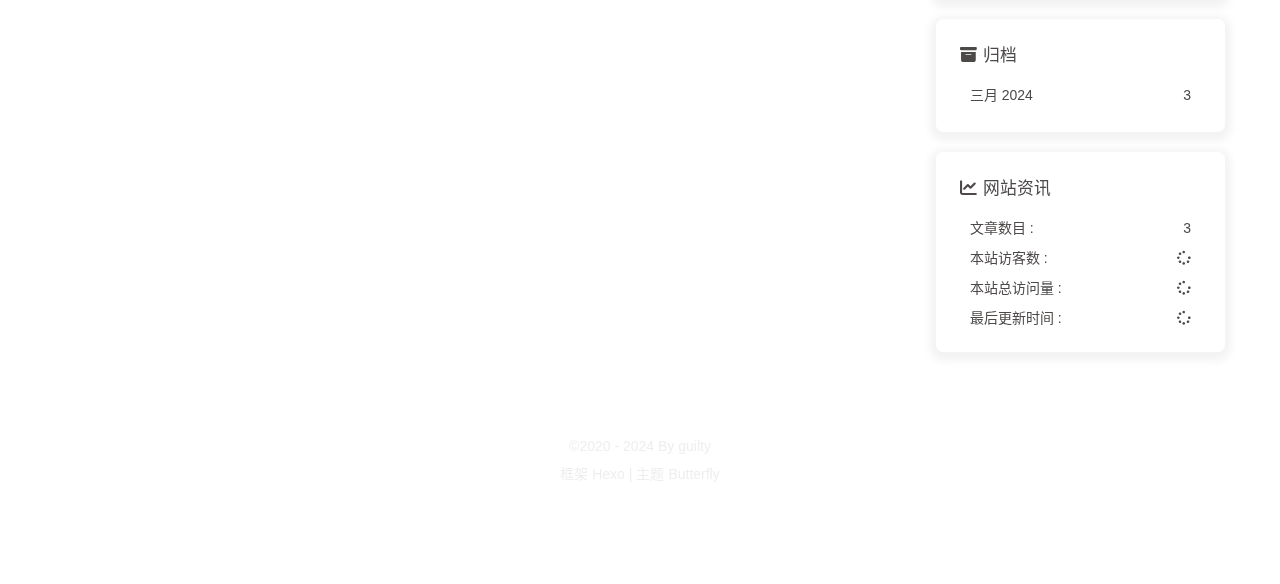
==== commit ba713882: "注入问题解决 Updated By Github Actions" ====
--- a/archives/index.html
+++ b/archives/index.html
@@ -53,7 +53,7 @@
   isHome: false,
   isHighlightShrink: false,
   isToc: false,
-  postUpdate: '2024-03-17 14:59:00'
+  postUpdate: '2024-03-18 13:03:40'
 }</script><script>(win=>{
       win.saveToLocal = {
         set: (key, value, ttl) => {
@@ -151,7 +151,14 @@
       }
       detectApple()
     })(window)</script><link rel="stylesheet" href="/css/custom.css" media="defer" onload="this.media='all'"><!-- hexo injector head_end start --><link rel="stylesheet" href="https://cdn.cbd.int/hexo-butterfly-clock-anzhiyu@1.1.6/lib/clock.min.css" /><link rel="stylesheet" href="https://npm.elemecdn.com/anzhiyu-blog@2.0.4/css/runtime/runtime.min.css" media="print" onload="this.media='all'"><link rel="stylesheet" href="https://cdn.cbd.int/hexo-butterfly-swiper-anzhiyu-pro/lib/swiper.min.css" media="print" onload="this.media='all'"><link rel="stylesheet" href="https://cdn.cbd.int/hexo-butterfly-swiper-anzhiyu-pro/lib/swiperstyle.css" media="print" onload="this.media='all'"><link rel="stylesheet" href="https://cdn.cbd.int/hexo-butterfly-swiper-anzhiyu-pro/lib/swiper.min.css" media="print" onload="this.media='all'"><link rel="stylesheet" href="https://cdn.cbd.int/hexo-butterfly-swiper-anzhiyu-pro/lib/swiperstyle.css" media="print" onload="this.media='all'"><link rel="stylesheet" href="https://cdn.cbd.int/hexo-butterfly-swiper-anzhiyu-pro/lib/categoryGroup.css" media="print" onload="this.media='all'"><link rel="stylesheet" href="https://cdn.cbd.int/hexo-butterfly-wowjs/lib/animate.min.css" media="print" onload="this.media='screen'"><!-- hexo injector head_end end --><meta name="generator" content="Hexo 7.1.1"><link rel="alternate" href="/atom.xml" title="ctc vlog" type="application/atom+xml">
-</head><body><div id="web_bg"></div><div id="sidebar"><div id="menu-mask"></div><div id="sidebar-menus"><div class="avatar-img is-center"><img src="/img/img02.png" onerror="onerror=null;src='/img/friend_404.gif'" alt="avatar"/></div><div class="sidebar-site-data site-data is-center"><a href="/archives/"><div class="headline">文章</div><div class="length-num">2</div></a><a href="/tags/"><div class="headline">标签</div><div class="length-num">0</div></a><a href="/categories/"><div class="headline">分类</div><div class="length-num">0</div></a></div><hr class="custom-hr"/><div class="menus_items"><div class="menus_item"><a class="site-page" href="/"><i class="fa-fw fas fa-home"></i><span> Home</span></a></div><div class="menus_item"><a class="site-page" href="/bangumis/index.html"><i class="fa-fw fas fa-home"></i><span> 追番</span></a></div><div class="menus_item"><a class="site-page" href="/comments/"><i class="fa-fw fas fa-envelope"></i><span> 留言板</span></a></div></div></div></div><div class="page" id="body-wrap"><header class="not-home-page" id="page-header"><nav id="nav"><span id="blog-info"><a href="/" title="ctc vlog"><span class="site-name">ctc vlog</span></a></span><div id="menus"><div id="search-button"><a class="site-page social-icon search" href="javascript:void(0);"><i class="fas fa-search fa-fw"></i><span> 搜索</span></a></div><div class="menus_items"><div class="menus_item"><a class="site-page" href="/"><i class="fa-fw fas fa-home"></i><span> Home</span></a></div><div class="menus_item"><a class="site-page" href="/bangumis/index.html"><i class="fa-fw fas fa-home"></i><span> 追番</span></a></div><div class="menus_item"><a class="site-page" href="/comments/"><i class="fa-fw fas fa-envelope"></i><span> 留言板</span></a></div></div><div id="toggle-menu"><a class="site-page" href="javascript:void(0);"><i class="fas fa-bars fa-fw"></i></a></div></div></nav><div id="page-site-info"><h1 id="site-title">归档</h1></div></header><main class="layout" id="content-inner"><div id="archive"><div class="article-sort-title">文章总览 - 2</div><div class="article-sort"><div class="article-sort-item year">2024</div><div class="article-sort-item"><a class="article-sort-item-img" href="/posts/1.html" title="第一次做项目开发的感想"><img src="/img/img04.jpg" alt="第一次做项目开发的感想" onerror="this.onerror=null;this.src='/img/404.jpg'"></a><div class="article-sort-item-info"><div class="article-sort-item-time"><i class="far fa-calendar-alt"></i><time class="post-meta-date-created" datetime="2024-03-16T09:42:30.233Z" title="发表于 2024-03-16 17:42:30">2024-03-16</time></div><a class="article-sort-item-title" href="/posts/1.html" title="第一次做项目开发的感想">第一次做项目开发的感想</a></div></div><div class="article-sort-item"><a class="article-sort-item-img" href="/posts/0.html" title="day01"><img src="/img/img03.png" alt="day01" onerror="this.onerror=null;this.src='/img/404.jpg'"></a><div class="article-sort-item-info"><div class="article-sort-item-time"><i class="far fa-calendar-alt"></i><time class="post-meta-date-created" datetime="2024-03-12T08:38:47.953Z" title="发表于 2024-03-12 16:38:47">2024-03-12</time></div><a class="article-sort-item-title" href="/posts/0.html" title="day01">day01</a></div></div></div><nav id="pagination"><div class="pagination"><span class="page-number current">1</span></div></nav></div><div class="aside-content" id="aside-content"><div class="card-widget card-info"><div class="is-center"><div class="avatar-img"><img src="/img/img02.png" onerror="this.onerror=null;this.src='/img/friend_404.gif'" alt="avatar"/></div><div class="author-info__name">guilty</div><div class="author-info__description">没什么特别的</div></div><div class="card-info-data site-data is-center"><a href="/archives/"><div class="headline">文章</div><div class="length-num">2</div></a><a href="/tags/"><div class="headline">标签</div><div class="length-num">0</div></a><a href="/categories/"><div class="headline">分类</div><div class="length-num">0</div></a></div><a id="card-info-btn" target="_blank" rel="noopener" href="https://github.com/xxxxxx"><i class="fab fa-github"></i><span>Follow Me</span></a></div><div class="card-widget card-announcement"><div class="item-headline"><i class="fas fa-bullhorn fa-shake"></i><span>公告</span></div><div class="announcement_content">这里是发癫日常和技术分享</div></div><div class="sticky_layout"><div class="card-widget card-recent-post"><div class="item-headline"><i class="fas fa-history"></i><span>最新文章</span></div><div class="aside-list"><div class="aside-list-item"><a class="thumbnail" href="/posts/1.html" title="第一次做项目开发的感想"><img src="/img/img04.jpg" onerror="this.onerror=null;this.src='/img/404.jpg'" alt="第一次做项目开发的感想"/></a><div class="content"><a class="title" href="/posts/1.html" title="第一次做项目开发的感想">第一次做项目开发的感想</a><time datetime="2024-03-16T09:42:30.233Z" title="发表于 2024-03-16 17:42:30">2024-03-16</time></div></div><div class="aside-list-item"><a class="thumbnail" href="/posts/0.html" title="day01"><img src="/img/img03.png" onerror="this.onerror=null;this.src='/img/404.jpg'" alt="day01"/></a><div class="content"><a class="title" href="/posts/0.html" title="day01">day01</a><time datetime="2024-03-12T08:38:47.953Z" title="发表于 2024-03-12 16:38:47">2024-03-12</time></div></div></div></div><div class="card-widget card-archives"><div class="item-headline"><i class="fas fa-archive"></i><span>归档</span></div><ul class="card-archive-list"><li class="card-archive-list-item"><a class="card-archive-list-link" href="/archives/2024/03/"><span class="card-archive-list-date">三月 2024</span><span class="card-archive-list-count">2</span></a></li></ul></div><div class="card-widget card-webinfo"><div class="item-headline"><i class="fas fa-chart-line"></i><span>网站资讯</span></div><div class="webinfo"><div class="webinfo-item"><div class="item-name">文章数目 :</div><div class="item-count">2</div></div><div class="webinfo-item"><div class="item-name">本站访客数 :</div><div class="item-count" id="busuanzi_value_site_uv"><i class="fa-solid fa-spinner fa-spin"></i></div></div><div class="webinfo-item"><div class="item-name">本站总访问量 :</div><div class="item-count" id="busuanzi_value_site_pv"><i class="fa-solid fa-spinner fa-spin"></i></div></div><div class="webinfo-item"><div class="item-name">最后更新时间 :</div><div class="item-count" id="last-push-date" data-lastPushDate="2024-03-17T06:59:00.630Z"><i class="fa-solid fa-spinner fa-spin"></i></div></div></div></div></div></div></main><footer id="footer"><div id="footer-wrap"><div class="copyright">&copy;2020 - 2024 By guilty</div><div class="framework-info"><span>框架 </span><a target="_blank" rel="noopener" href="https://hexo.io">Hexo</a><span class="footer-separator">|</span><span>主题 </span><a target="_blank" rel="noopener" href="https://github.com/jerryc127/hexo-theme-butterfly">Butterfly</a></div></div></footer></div><div id="rightside"><div id="rightside-config-hide"><button id="darkmode" type="button" title="浅色和深色模式转换"><i class="fas fa-adjust"></i></button><button id="hide-aside-btn" type="button" title="单栏和双栏切换"><i class="fas fa-arrows-alt-h"></i></button></div><div id="rightside-config-show"><button id="rightside-config" type="button" title="设置"><i class="fas fa-cog fa-spin"></i></button><button id="go-up" type="button" title="回到顶部"><span class="scroll-percent"></span><i class="fas fa-arrow-up"></i></button></div></div><div><script src="/js/utils.js?v=4.13.0"></script><script src="/js/main.js?v=4.13.0"></script><script src="https://cdn.jsdelivr.net/npm/@fancyapps/ui@5.0.33/dist/fancybox/fancybox.umd.min.js"></script><script>function panguFn () {
+</head><body><div id="web_bg"></div><div id="sidebar"><div id="menu-mask"></div><div id="sidebar-menus"><div class="avatar-img is-center"><img src="/img/img02.png" onerror="onerror=null;src='/img/friend_404.gif'" alt="avatar"/></div><div class="sidebar-site-data site-data is-center"><a href="/archives/"><div class="headline">文章</div><div class="length-num">3</div></a><a href="/tags/"><div class="headline">标签</div><div class="length-num">0</div></a><a href="/categories/"><div class="headline">分类</div><div class="length-num">3</div></a></div><hr class="custom-hr"/><div class="menus_items"><div class="menus_item"><a class="site-page" href="/"><i class="fa-fw fas fa-home"></i><span> Home</span></a></div><div class="menus_item"><a class="site-page" href="/bangumis/index.html"><i class="fa-fw fas fa-home"></i><span> 追番</span></a></div><div class="menus_item"><a class="site-page" href="/comments/"><i class="fa-fw fas fa-envelope"></i><span> 留言板</span></a></div></div></div></div><div class="page" id="body-wrap"><header class="not-home-page" id="page-header"><nav id="nav"><span id="blog-info"><a href="/" title="ctc vlog"><span class="site-name">ctc vlog</span></a></span><div id="menus"><div id="search-button"><a class="site-page social-icon search" href="javascript:void(0);"><i class="fas fa-search fa-fw"></i><span> 搜索</span></a></div><div class="menus_items"><div class="menus_item"><a class="site-page" href="/"><i class="fa-fw fas fa-home"></i><span> Home</span></a></div><div class="menus_item"><a class="site-page" href="/bangumis/index.html"><i class="fa-fw fas fa-home"></i><span> 追番</span></a></div><div class="menus_item"><a class="site-page" href="/comments/"><i class="fa-fw fas fa-envelope"></i><span> 留言板</span></a></div></div><div id="toggle-menu"><a class="site-page" href="javascript:void(0);"><i class="fas fa-bars fa-fw"></i></a></div></div></nav><div id="page-site-info"><h1 id="site-title">归档</h1></div></header><main class="layout" id="content-inner"><div id="archive"><div class="article-sort-title">文章总览 - 3</div><div class="article-sort"><div class="article-sort-item year">2024</div><div class="article-sort-item"><a class="article-sort-item-img" href="/posts/1.html" title="第一次做项目开发的感想"><img src="/img/img04.jpg" alt="第一次做项目开发的感想" onerror="this.onerror=null;this.src='/img/404.jpg'"></a><div class="article-sort-item-info"><div class="article-sort-item-time"><i class="far fa-calendar-alt"></i><time class="post-meta-date-created" datetime="2024-03-18T13:03:23.823Z" title="发表于 2024-03-18 13:03:23">2024-03-18</time></div><a class="article-sort-item-title" href="/posts/1.html" title="第一次做项目开发的感想">第一次做项目开发的感想</a></div></div><div class="article-sort-item"><a class="article-sort-item-img" href="/posts/2.html" title="随想"><img src="/img/img05.jpg" alt="随想" onerror="this.onerror=null;this.src='/img/404.jpg'"></a><div class="article-sort-item-info"><div class="article-sort-item-time"><i class="far fa-calendar-alt"></i><time class="post-meta-date-created" datetime="2024-03-18T13:03:23.823Z" title="发表于 2024-03-18 13:03:23">2024-03-18</time></div><a class="article-sort-item-title" href="/posts/2.html" title="随想">随想</a></div></div><div class="article-sort-item"><a class="article-sort-item-img" href="/posts/0.html" title="day01"><img src="/img/img03.png" alt="day01" onerror="this.onerror=null;this.src='/img/404.jpg'"></a><div class="article-sort-item-info"><div class="article-sort-item-time"><i class="far fa-calendar-alt"></i><time class="post-meta-date-created" datetime="2024-03-18T13:03:23.823Z" title="发表于 2024-03-18 13:03:23">2024-03-18</time></div><a class="article-sort-item-title" href="/posts/0.html" title="day01">day01</a></div></div></div><nav id="pagination"><div class="pagination"><span class="page-number current">1</span></div></nav></div><div class="aside-content" id="aside-content"><div class="card-widget card-info"><div class="is-center"><div class="avatar-img"><img src="/img/img02.png" onerror="this.onerror=null;this.src='/img/friend_404.gif'" alt="avatar"/></div><div class="author-info__name">guilty</div><div class="author-info__description">没什么特别的</div></div><div class="card-info-data site-data is-center"><a href="/archives/"><div class="headline">文章</div><div class="length-num">3</div></a><a href="/tags/"><div class="headline">标签</div><div class="length-num">0</div></a><a href="/categories/"><div class="headline">分类</div><div class="length-num">3</div></a></div><a id="card-info-btn" target="_blank" rel="noopener" href="https://github.com/xxxxxx"><i class="fab fa-github"></i><span>Follow Me</span></a></div><div class="card-widget card-announcement"><div class="item-headline"><i class="fas fa-bullhorn fa-shake"></i><span>公告</span></div><div class="announcement_content">这里是发癫日常和技术分享</div></div><div class="sticky_layout"><div class="card-widget card-recent-post"><div class="item-headline"><i class="fas fa-history"></i><span>最新文章</span></div><div class="aside-list"><div class="aside-list-item"><a class="thumbnail" href="/posts/1.html" title="第一次做项目开发的感想"><img src="/img/img04.jpg" onerror="this.onerror=null;this.src='/img/404.jpg'" alt="第一次做项目开发的感想"/></a><div class="content"><a class="title" href="/posts/1.html" title="第一次做项目开发的感想">第一次做项目开发的感想</a><time datetime="2024-03-18T13:03:23.823Z" title="发表于 2024-03-18 13:03:23">2024-03-18</time></div></div><div class="aside-list-item"><a class="thumbnail" href="/posts/2.html" title="随想"><img src="/img/img05.jpg" onerror="this.onerror=null;this.src='/img/404.jpg'" alt="随想"/></a><div class="content"><a class="title" href="/posts/2.html" title="随想">随想</a><time datetime="2024-03-18T13:03:23.823Z" title="发表于 2024-03-18 13:03:23">2024-03-18</time></div></div><div class="aside-list-item"><a class="thumbnail" href="/posts/0.html" title="day01"><img src="/img/img03.png" onerror="this.onerror=null;this.src='/img/404.jpg'" alt="day01"/></a><div class="content"><a class="title" href="/posts/0.html" title="day01">day01</a><time datetime="2024-03-18T13:03:23.823Z" title="发表于 2024-03-18 13:03:23">2024-03-18</time></div></div></div></div><div class="card-widget card-categories"><div class="item-headline">
+            <i class="fas fa-folder-open"></i>
+            <span>分类</span>
+            
+            </div>
+            <ul class="card-category-list" id="aside-cat-list">
+            <li class="card-category-list-item "><a class="card-category-list-link" href="/categories/%E5%89%8D%E7%AB%AF/"><span class="card-category-list-name">前端</span><span class="card-category-list-count">1</span></a></li><li class="card-category-list-item "><a class="card-category-list-link" href="/categories/%E5%90%8E%E7%AB%AF/"><span class="card-category-list-name">后端</span><span class="card-category-list-count">1</span></a></li><li class="card-category-list-item "><a class="card-category-list-link" href="/categories/%E7%94%9F%E6%B4%BB/"><span class="card-category-list-name">生活</span><span class="card-category-list-count">1</span></a></li>
+            </ul></div><div class="card-widget card-archives"><div class="item-headline"><i class="fas fa-archive"></i><span>归档</span></div><ul class="card-archive-list"><li class="card-archive-list-item"><a class="card-archive-list-link" href="/archives/2024/03/"><span class="card-archive-list-date">三月 2024</span><span class="card-archive-list-count">3</span></a></li></ul></div><div class="card-widget card-webinfo"><div class="item-headline"><i class="fas fa-chart-line"></i><span>网站资讯</span></div><div class="webinfo"><div class="webinfo-item"><div class="item-name">文章数目 :</div><div class="item-count">3</div></div><div class="webinfo-item"><div class="item-name">本站访客数 :</div><div class="item-count" id="busuanzi_value_site_uv"><i class="fa-solid fa-spinner fa-spin"></i></div></div><div class="webinfo-item"><div class="item-name">本站总访问量 :</div><div class="item-count" id="busuanzi_value_site_pv"><i class="fa-solid fa-spinner fa-spin"></i></div></div><div class="webinfo-item"><div class="item-name">最后更新时间 :</div><div class="item-count" id="last-push-date" data-lastPushDate="2024-03-18T13:03:40.188Z"><i class="fa-solid fa-spinner fa-spin"></i></div></div></div></div></div></div></main><footer id="footer"><div id="footer-wrap"><div class="copyright">&copy;2020 - 2024 By guilty</div><div class="framework-info"><span>框架 </span><a target="_blank" rel="noopener" href="https://hexo.io">Hexo</a><span class="footer-separator">|</span><span>主题 </span><a target="_blank" rel="noopener" href="https://github.com/jerryc127/hexo-theme-butterfly">Butterfly</a></div></div></footer></div><div id="rightside"><div id="rightside-config-hide"><button id="darkmode" type="button" title="浅色和深色模式转换"><i class="fas fa-adjust"></i></button><button id="hide-aside-btn" type="button" title="单栏和双栏切换"><i class="fas fa-arrows-alt-h"></i></button></div><div id="rightside-config-show"><button id="rightside-config" type="button" title="设置"><i class="fas fa-cog fa-spin"></i></button><button id="go-up" type="button" title="回到顶部"><span class="scroll-percent"></span><i class="fas fa-arrow-up"></i></button></div></div><div><script src="/js/utils.js?v=4.13.0"></script><script src="/js/main.js?v=4.13.0"></script><script src="https://cdn.jsdelivr.net/npm/@fancyapps/ui@5.0.33/dist/fancybox/fancybox.umd.min.js"></script><script>function panguFn () {
   if (typeof pangu === 'object') pangu.autoSpacingPage()
   else {
     getScript('https://cdn.jsdelivr.net/npm/pangu@4.0.7/dist/browser/pangu.min.js')
@@ -292,8 +299,8 @@
   }
   </script><script async src="/js/runtime/runtime.min.js"></script><script data-pjax>
   function butterfly_swiper_injector_config(){
-    var parent_div_git = document.getElementById('home_top');
-    var item_html = '<div class="recent-post-item swiper_container_card" style="height: auto;width: 100%"><div id="random"><div id="random-banner"><canvas id="peoplecanvas"></canvas></div><a id="random-hover" style="width:100%;height:auto;" href="javascript:toRandomPost()" rel="external nofollow noreferrer" one-link-mark="yes"><i class="fa fa-paper-plane" style="margin-left:10px"></i><div style="margin-left:10px">随便逛逛<i class="fa-solid fa-arrow-right" style="margin-left:10px"></i></div></a></div><div class="blog-slider swiper-container-fade swiper-container-horizontal" id="swiper_container"><div class="blog-slider__wrp swiper-wrapper" style="transition-duration: 0ms;"><div class="blog-slider__item swiper-slide" style="width: 750px; opacity: 1; transform: translate3d(0px, 0px, 0px); transition-duration: 0ms;"><a class="blog-slider__img" onclick="pjax.loadUrl(&quot;posts/1.html&quot;);" href="javascript:void(0);" alt=""><img width="48" height="48" src="/img/img04.jpg" alt="" onerror="this.src=https://cdn.cbd.int/akilar-candyassets/image/loading.gif; this.onerror = null;"/></a><div class="blog-slider__content"><span class="blog-slider__code">2024-03-16</span><a class="blog-slider__title" onclick="pjax.loadUrl(&quot;posts/1.html&quot;);" href="javascript:void(0);" alt="">第一次做项目开发的感想</a><div class="blog-slider__text">再怎么看我也不知道怎么描述它的啦！</div><a class="blog-slider__button" onclick="pjax.loadUrl(&quot;posts/1.html&quot;);" href="javascript:void(0);" alt="">详情       </a></div></div><div class="blog-slider__item swiper-slide" style="width: 750px; opacity: 1; transform: translate3d(0px, 0px, 0px); transition-duration: 0ms;"><a class="blog-slider__img" onclick="pjax.loadUrl(&quot;posts/0.html&quot;);" href="javascript:void(0);" alt=""><img width="48" height="48" src="/img/img03.png" alt="" onerror="this.src=https://cdn.cbd.int/akilar-candyassets/image/loading.gif; this.onerror = null;"/></a><div class="blog-slider__content"><span class="blog-slider__code">2024-03-12</span><a class="blog-slider__title" onclick="pjax.loadUrl(&quot;posts/0.html&quot;);" href="javascript:void(0);" alt="">day01</a><div class="blog-slider__text">日常加吐苦水</div><a class="blog-slider__button" onclick="pjax.loadUrl(&quot;posts/0.html&quot;);" href="javascript:void(0);" alt="">详情       </a></div></div></div><div class="blog-slider__pagination swiper-pagination-clickable swiper-pagination-bullets"></div></div></div>';
+    var parent_div_git = document.getElementById('recent-posts');
+    var item_html = '<div class="recent-post-item swiper_container_card" style="height: auto;width: 100%"><div id="random"><div id="random-banner"><canvas id="peoplecanvas"></canvas></div><a id="random-hover" style="width:100%;height:auto;" href="javascript:toRandomPost()" rel="external nofollow noreferrer" one-link-mark="yes"><i class="fa fa-paper-plane" style="margin-left:10px"></i><div style="margin-left:10px">随便逛逛<i class="fa-solid fa-arrow-right" style="margin-left:10px"></i></div></a></div><div class="blog-slider swiper-container-fade swiper-container-horizontal" id="swiper_container"><div class="blog-slider__wrp swiper-wrapper" style="transition-duration: 0ms;"><div class="blog-slider__item swiper-slide" style="width: 750px; opacity: 1; transform: translate3d(0px, 0px, 0px); transition-duration: 0ms;"><a class="blog-slider__img" onclick="pjax.loadUrl(&quot;posts/2.html&quot;);" href="javascript:void(0);" alt=""><img width="48" height="48" src="/img/img05.jpg" alt="" onerror="this.src=https://cdn.cbd.int/akilar-candyassets/image/loading.gif; this.onerror = null;"/></a><div class="blog-slider__content"><span class="blog-slider__code">2024-03-18</span><a class="blog-slider__title" onclick="pjax.loadUrl(&quot;posts/2.html&quot;);" href="javascript:void(0);" alt="">随想</a><div class="blog-slider__text">日记</div><a class="blog-slider__button" onclick="pjax.loadUrl(&quot;posts/2.html&quot;);" href="javascript:void(0);" alt="">详情       </a></div></div><div class="blog-slider__item swiper-slide" style="width: 750px; opacity: 1; transform: translate3d(0px, 0px, 0px); transition-duration: 0ms;"><a class="blog-slider__img" onclick="pjax.loadUrl(&quot;posts/1.html&quot;);" href="javascript:void(0);" alt=""><img width="48" height="48" src="/img/img04.jpg" alt="" onerror="this.src=https://cdn.cbd.int/akilar-candyassets/image/loading.gif; this.onerror = null;"/></a><div class="blog-slider__content"><span class="blog-slider__code">2024-03-18</span><a class="blog-slider__title" onclick="pjax.loadUrl(&quot;posts/1.html&quot;);" href="javascript:void(0);" alt="">第一次做项目开发的感想</a><div class="blog-slider__text">再怎么看我也不知道怎么描述它的啦！</div><a class="blog-slider__button" onclick="pjax.loadUrl(&quot;posts/1.html&quot;);" href="javascript:void(0);" alt="">详情       </a></div></div><div class="blog-slider__item swiper-slide" style="width: 750px; opacity: 1; transform: translate3d(0px, 0px, 0px); transition-duration: 0ms;"><a class="blog-slider__img" onclick="pjax.loadUrl(&quot;posts/0.html&quot;);" href="javascript:void(0);" alt=""><img width="48" height="48" src="/img/img03.png" alt="" onerror="this.src=https://cdn.cbd.int/akilar-candyassets/image/loading.gif; this.onerror = null;"/></a><div class="blog-slider__content"><span class="blog-slider__code">2024-03-18</span><a class="blog-slider__title" onclick="pjax.loadUrl(&quot;posts/0.html&quot;);" href="javascript:void(0);" alt="">day01</a><div class="blog-slider__text">分享一下</div><a class="blog-slider__button" onclick="pjax.loadUrl(&quot;posts/0.html&quot;);" href="javascript:void(0);" alt="">详情       </a></div></div></div><div class="blog-slider__pagination swiper-pagination-clickable swiper-pagination-bullets"></div></div></div>';
     console.log('已挂载butterfly_swiper')
     parent_div_git.insertAdjacentHTML("afterbegin",item_html)
     }
@@ -316,8 +323,8 @@
   }
   </script><script defer src="https://npm.elemecdn.com/anzhiyu-blog@1.1.6/js/swiper.min.js"></script><script defer data-pjax src="https://cdn.cbd.int/hexo-butterfly-swiper-anzhiyu-pro/lib/swiper_init.js"></script><script data-pjax src="https://lf26-cdn-tos.bytecdntp.com/cdn/expire-1-M/gsap/3.9.1/gsap.min.js"></script><script defer src="https://npm.elemecdn.com/hexo-butterfly-swiper-anzhiyu-pro/lib/people.min.js"></script><script async src="/anzhiyu/random.js"></script><script data-pjax>
   function butterfly_swiper_injector_config(){
-    var parent_div_git = document.getElementById('home_top');
-    var item_html = '<div class="swiper_container_card" style="height: auto;width: 100%"><div id="bannerGroup"><div id="random"><div id="random-banner"><canvas id="peoplecanvas"></canvas></div><a id="random-hover" style="width:100%;height:auto;" href="javascript:toRandomPost()" rel="external nofollow noreferrer" one-link-mark="yes"><i class="fa fa-paper-plane" style="margin-left:10px"></i><div style="margin-left:10px">随便逛逛<i class="fa-solid fa-arrow-right" style="margin-left:10px"></i></div></a></div><div class="categoryGroup"><div class="categoryItem" style="box-shadow:var(--anzhiyu-shadow-blue)"><a class="categoryButton blue" onclick="pjax.loadUrl(&quot;/categories/前端/&quot;);" href="javascript:void(0);"><span class="categoryButtonText">前端</span><i class="fas fa-dove"></i></a></div><div class="categoryItem" style="box-shadow:var(--anzhiyu-shadow-red)"><a class="categoryButton red" onclick="pjax.loadUrl(&quot;/categories/大学/&quot;);" href="javascript:void(0);"><span class="categoryButtonText">大学</span><i class="fas fa-burn"></i></a></div><div class="categoryItem" style="box-shadow:var(--anzhiyu-shadow-green)"><a class="categoryButton green" onclick="pjax.loadUrl(&quot;/categories/生活/&quot;);" href="javascript:void(0);"><span class="categoryButtonText">生活</span><i class="fas fa-book"></i></a></div></div></div><div id="swiper_container_blog"><div class="blog-slider swiper-container-fade swiper-container-horizontal" id="swiper_container"><div class="blog-slider__wrp swiper-wrapper" style="transition-duration: 0ms;"><div class="blog-slider__item swiper-slide" style="width: 750px; opacity: 1; transform: translate3d(0px, 0px, 0px); transition-duration: 0ms;"><a class="blog-slider__img" onclick="pjax.loadUrl(&quot;posts/1.html&quot;);" href="javascript:void(0);" title="第一次做项目开发的感想"><img width="48" height="48" src="/img/img04.jpg" alt="图片" onerror="this.src=https://cdn.cbd.int/akilar-candyassets/image/loading.gif; this.onerror = null;"/></a><div class="blog-slider__content"><span class="blog-slider__code">2024-03-16</span><a class="blog-slider__title" onclick="pjax.loadUrl(&quot;posts/1.html&quot;);" href="javascript:void(0);" alt="">第一次做项目开发的感想</a><div class="blog-slider__text">再怎么看我也不知道怎么描述它的啦！</div><a class="blog-slider__button" onclick="pjax.loadUrl(&quot;posts/1.html&quot;);" href="javascript:void(0);" alt="">详情       </a></div></div><div class="blog-slider__item swiper-slide" style="width: 750px; opacity: 1; transform: translate3d(0px, 0px, 0px); transition-duration: 0ms;"><a class="blog-slider__img" onclick="pjax.loadUrl(&quot;posts/0.html&quot;);" href="javascript:void(0);" title="day01"><img width="48" height="48" src="/img/img03.png" alt="图片" onerror="this.src=https://cdn.cbd.int/akilar-candyassets/image/loading.gif; this.onerror = null;"/></a><div class="blog-slider__content"><span class="blog-slider__code">2024-03-12</span><a class="blog-slider__title" onclick="pjax.loadUrl(&quot;posts/0.html&quot;);" href="javascript:void(0);" alt="">day01</a><div class="blog-slider__text">日常加吐苦水</div><a class="blog-slider__button" onclick="pjax.loadUrl(&quot;posts/0.html&quot;);" href="javascript:void(0);" alt="">详情       </a></div></div></div><div class="blog-slider__pagination swiper-pagination-clickable swiper-pagination-bullets"></div></div><div id="topGroup"><div class="topGroup"><div class="top-group-list-item"><div class="post_cover left_radius"><a onclick="pjax.loadUrl(&quot;posts/0.html&quot;);" href="javascript:void(0);" alt="" title="day01" data-pjax-state="data-pjax-state"><span class="top-group-text">荐</span><img class="post_bg" alt="day01" src="/img/img03.png" onerror="this.src=https://cdn.cbd.int/akilar-candyassets/image/loading.gif; this.onerror = null;"/></a></div><div class="top-group-info"><a class="article-title" onclick="pjax.loadUrl(&quot;posts/0.html&quot;);" href="javascript:void(0);" alt="" title="day01" data-pjax-state="data-pjax-state">day01</a></div></div><div class="top-group-list-none"></div><div class="top-group-list-none"></div><div class="top-group-list-none"></div></div></div></div></div>';
+    var parent_div_git = document.getElementById('recent-posts');
+    var item_html = '<div class="swiper_container_card" style="height: auto;width: 100%"><div id="bannerGroup"><div id="random"><div id="random-banner"><canvas id="peoplecanvas"></canvas></div><a id="random-hover" style="width:100%;height:auto;" href="javascript:toRandomPost()" rel="external nofollow noreferrer" one-link-mark="yes"><i class="fa fa-paper-plane" style="margin-left:10px"></i><div style="margin-left:10px">随便逛逛<i class="fa-solid fa-arrow-right" style="margin-left:10px"></i></div></a></div><div class="categoryGroup"><div class="categoryItem" style="box-shadow:var(--anzhiyu-shadow-blue)"><a class="categoryButton blue" onclick="pjax.loadUrl(&quot;/categories/前端/&quot;);" href="javascript:void(0);"><span class="categoryButtonText">前端</span><i class="fas fa-dove"></i></a></div><div class="categoryItem" style="box-shadow:var(--anzhiyu-shadow-red)"><a class="categoryButton red" onclick="pjax.loadUrl(&quot;/categories/后端/&quot;);" href="javascript:void(0);"><span class="categoryButtonText">后端</span><i class="fas fa-burn"></i></a></div><div class="categoryItem" style="box-shadow:var(--anzhiyu-shadow-green)"><a class="categoryButton green" onclick="pjax.loadUrl(&quot;/categories/生活/&quot;);" href="javascript:void(0);"><span class="categoryButtonText">生活</span><i class="fas fa-book"></i></a></div></div></div><div id="swiper_container_blog"><div class="blog-slider swiper-container-fade swiper-container-horizontal" id="swiper_container"><div class="blog-slider__wrp swiper-wrapper" style="transition-duration: 0ms;"><div class="blog-slider__item swiper-slide" style="width: 750px; opacity: 1; transform: translate3d(0px, 0px, 0px); transition-duration: 0ms;"><a class="blog-slider__img" onclick="pjax.loadUrl(&quot;posts/2.html&quot;);" href="javascript:void(0);" title="随想"><img width="48" height="48" src="/img/img05.jpg" alt="图片" onerror="this.src=https://cdn.cbd.int/akilar-candyassets/image/loading.gif; this.onerror = null;"/></a><div class="blog-slider__content"><span class="blog-slider__code">2024-03-18</span><a class="blog-slider__title" onclick="pjax.loadUrl(&quot;posts/2.html&quot;);" href="javascript:void(0);" alt="">随想</a><div class="blog-slider__text">日记</div><a class="blog-slider__button" onclick="pjax.loadUrl(&quot;posts/2.html&quot;);" href="javascript:void(0);" alt="">详情       </a></div></div><div class="blog-slider__item swiper-slide" style="width: 750px; opacity: 1; transform: translate3d(0px, 0px, 0px); transition-duration: 0ms;"><a class="blog-slider__img" onclick="pjax.loadUrl(&quot;posts/1.html&quot;);" href="javascript:void(0);" title="第一次做项目开发的感想"><img width="48" height="48" src="/img/img04.jpg" alt="图片" onerror="this.src=https://cdn.cbd.int/akilar-candyassets/image/loading.gif; this.onerror = null;"/></a><div class="blog-slider__content"><span class="blog-slider__code">2024-03-18</span><a class="blog-slider__title" onclick="pjax.loadUrl(&quot;posts/1.html&quot;);" href="javascript:void(0);" alt="">第一次做项目开发的感想</a><div class="blog-slider__text">再怎么看我也不知道怎么描述它的啦！</div><a class="blog-slider__button" onclick="pjax.loadUrl(&quot;posts/1.html&quot;);" href="javascript:void(0);" alt="">详情       </a></div></div><div class="blog-slider__item swiper-slide" style="width: 750px; opacity: 1; transform: translate3d(0px, 0px, 0px); transition-duration: 0ms;"><a class="blog-slider__img" onclick="pjax.loadUrl(&quot;posts/0.html&quot;);" href="javascript:void(0);" title="day01"><img width="48" height="48" src="/img/img03.png" alt="图片" onerror="this.src=https://cdn.cbd.int/akilar-candyassets/image/loading.gif; this.onerror = null;"/></a><div class="blog-slider__content"><span class="blog-slider__code">2024-03-18</span><a class="blog-slider__title" onclick="pjax.loadUrl(&quot;posts/0.html&quot;);" href="javascript:void(0);" alt="">day01</a><div class="blog-slider__text">分享一下</div><a class="blog-slider__button" onclick="pjax.loadUrl(&quot;posts/0.html&quot;);" href="javascript:void(0);" alt="">详情       </a></div></div></div><div class="blog-slider__pagination swiper-pagination-clickable swiper-pagination-bullets"></div></div><div id="topGroup"><div class="topGroup"><div class="top-group-list-item"><div class="post_cover left_radius"><a onclick="pjax.loadUrl(&quot;posts/2.html&quot;);" href="javascript:void(0);" alt="" title="随想" data-pjax-state="data-pjax-state"><span class="top-group-text">荐</span><img class="post_bg" alt="随想" src="/img/img05.jpg" onerror="this.src=https://cdn.cbd.int/akilar-candyassets/image/loading.gif; this.onerror = null;"/></a></div><div class="top-group-info"><a class="article-title" onclick="pjax.loadUrl(&quot;posts/2.html&quot;);" href="javascript:void(0);" alt="" title="随想" data-pjax-state="data-pjax-state">随想</a></div></div><div class="top-group-list-item"><div class="post_cover left_radius"><a onclick="pjax.loadUrl(&quot;posts/1.html&quot;);" href="javascript:void(0);" alt="" title="第一次做项目开发的感想" data-pjax-state="data-pjax-state"><span class="top-group-text">荐</span><img class="post_bg" alt="第一次做项目开发的感想" src="/img/img04.jpg" onerror="this.src=https://cdn.cbd.int/akilar-candyassets/image/loading.gif; this.onerror = null;"/></a></div><div class="top-group-info"><a class="article-title" onclick="pjax.loadUrl(&quot;posts/1.html&quot;);" href="javascript:void(0);" alt="" title="第一次做项目开发的感想" data-pjax-state="data-pjax-state">第一次做项目开发的感想</a></div></div><div class="top-group-list-item"><div class="post_cover left_radius"><a onclick="pjax.loadUrl(&quot;posts/0.html&quot;);" href="javascript:void(0);" alt="" title="day01" data-pjax-state="data-pjax-state"><span class="top-group-text">荐</span><img class="post_bg" alt="day01" src="/img/img03.png" onerror="this.src=https://cdn.cbd.int/akilar-candyassets/image/loading.gif; this.onerror = null;"/></a></div><div class="top-group-info"><a class="article-title" onclick="pjax.loadUrl(&quot;posts/0.html&quot;);" href="javascript:void(0);" alt="" title="day01" data-pjax-state="data-pjax-state">day01</a></div></div><div class="top-group-list-none"></div><div class="top-group-list-none"></div><div class="top-group-list-none"></div></div></div></div></div>';
     console.log('已挂载butterfly_swiper')
     parent_div_git.insertAdjacentHTML("afterbegin",item_html)
     }
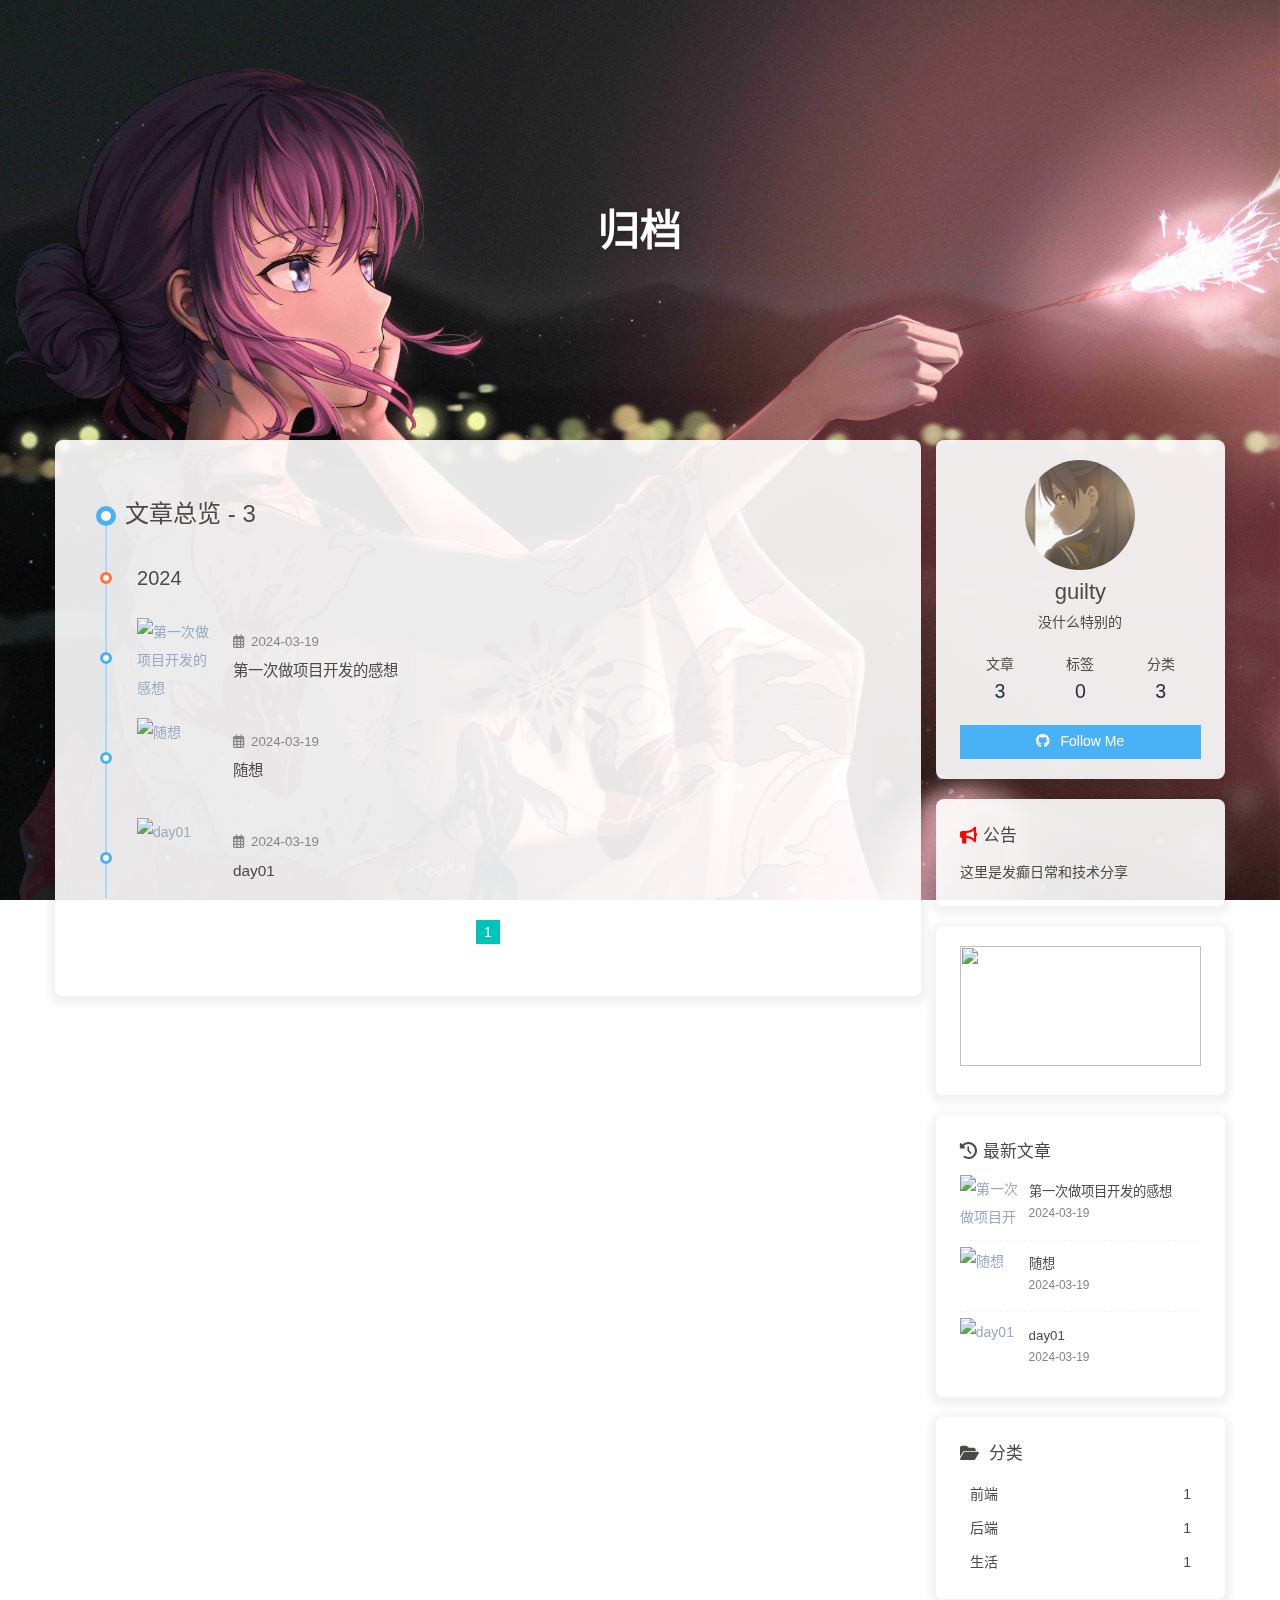
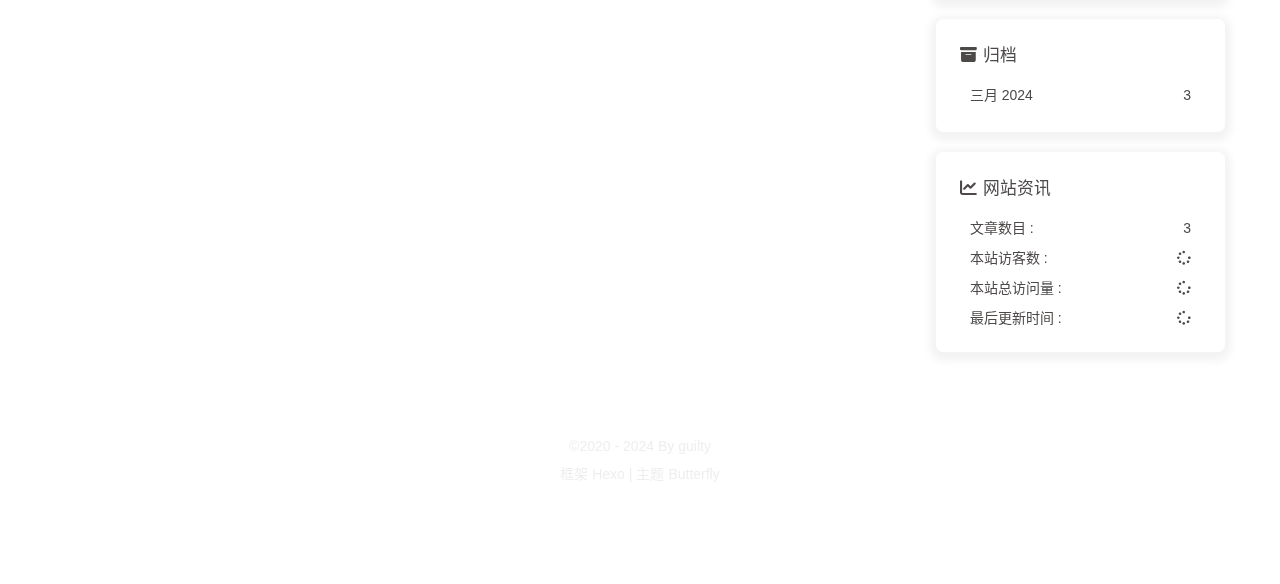
==== commit 417ca539: "x Updated By Github Actions" ====
--- a/archives/index.html
+++ b/archives/index.html
@@ -53,7 +53,7 @@
   isHome: false,
   isHighlightShrink: false,
   isToc: false,
-  postUpdate: '2024-03-18 13:03:40'
+  postUpdate: '2024-03-19 01:06:20'
 }</script><script>(win=>{
       win.saveToLocal = {
         set: (key, value, ttl) => {
@@ -151,14 +151,14 @@
       }
       detectApple()
     })(window)</script><link rel="stylesheet" href="/css/custom.css" media="defer" onload="this.media='all'"><!-- hexo injector head_end start --><link rel="stylesheet" href="https://cdn.cbd.int/hexo-butterfly-clock-anzhiyu@1.1.6/lib/clock.min.css" /><link rel="stylesheet" href="https://npm.elemecdn.com/anzhiyu-blog@2.0.4/css/runtime/runtime.min.css" media="print" onload="this.media='all'"><link rel="stylesheet" href="https://cdn.cbd.int/hexo-butterfly-swiper-anzhiyu-pro/lib/swiper.min.css" media="print" onload="this.media='all'"><link rel="stylesheet" href="https://cdn.cbd.int/hexo-butterfly-swiper-anzhiyu-pro/lib/swiperstyle.css" media="print" onload="this.media='all'"><link rel="stylesheet" href="https://cdn.cbd.int/hexo-butterfly-swiper-anzhiyu-pro/lib/swiper.min.css" media="print" onload="this.media='all'"><link rel="stylesheet" href="https://cdn.cbd.int/hexo-butterfly-swiper-anzhiyu-pro/lib/swiperstyle.css" media="print" onload="this.media='all'"><link rel="stylesheet" href="https://cdn.cbd.int/hexo-butterfly-swiper-anzhiyu-pro/lib/categoryGroup.css" media="print" onload="this.media='all'"><link rel="stylesheet" href="https://cdn.cbd.int/hexo-butterfly-wowjs/lib/animate.min.css" media="print" onload="this.media='screen'"><!-- hexo injector head_end end --><meta name="generator" content="Hexo 7.1.1"><link rel="alternate" href="/atom.xml" title="ctc vlog" type="application/atom+xml">
-</head><body><div id="web_bg"></div><div id="sidebar"><div id="menu-mask"></div><div id="sidebar-menus"><div class="avatar-img is-center"><img src="/img/img02.png" onerror="onerror=null;src='/img/friend_404.gif'" alt="avatar"/></div><div class="sidebar-site-data site-data is-center"><a href="/archives/"><div class="headline">文章</div><div class="length-num">3</div></a><a href="/tags/"><div class="headline">标签</div><div class="length-num">0</div></a><a href="/categories/"><div class="headline">分类</div><div class="length-num">3</div></a></div><hr class="custom-hr"/><div class="menus_items"><div class="menus_item"><a class="site-page" href="/"><i class="fa-fw fas fa-home"></i><span> Home</span></a></div><div class="menus_item"><a class="site-page" href="/bangumis/index.html"><i class="fa-fw fas fa-home"></i><span> 追番</span></a></div><div class="menus_item"><a class="site-page" href="/comments/"><i class="fa-fw fas fa-envelope"></i><span> 留言板</span></a></div></div></div></div><div class="page" id="body-wrap"><header class="not-home-page" id="page-header"><nav id="nav"><span id="blog-info"><a href="/" title="ctc vlog"><span class="site-name">ctc vlog</span></a></span><div id="menus"><div id="search-button"><a class="site-page social-icon search" href="javascript:void(0);"><i class="fas fa-search fa-fw"></i><span> 搜索</span></a></div><div class="menus_items"><div class="menus_item"><a class="site-page" href="/"><i class="fa-fw fas fa-home"></i><span> Home</span></a></div><div class="menus_item"><a class="site-page" href="/bangumis/index.html"><i class="fa-fw fas fa-home"></i><span> 追番</span></a></div><div class="menus_item"><a class="site-page" href="/comments/"><i class="fa-fw fas fa-envelope"></i><span> 留言板</span></a></div></div><div id="toggle-menu"><a class="site-page" href="javascript:void(0);"><i class="fas fa-bars fa-fw"></i></a></div></div></nav><div id="page-site-info"><h1 id="site-title">归档</h1></div></header><main class="layout" id="content-inner"><div id="archive"><div class="article-sort-title">文章总览 - 3</div><div class="article-sort"><div class="article-sort-item year">2024</div><div class="article-sort-item"><a class="article-sort-item-img" href="/posts/1.html" title="第一次做项目开发的感想"><img src="/img/img04.jpg" alt="第一次做项目开发的感想" onerror="this.onerror=null;this.src='/img/404.jpg'"></a><div class="article-sort-item-info"><div class="article-sort-item-time"><i class="far fa-calendar-alt"></i><time class="post-meta-date-created" datetime="2024-03-18T13:03:23.823Z" title="发表于 2024-03-18 13:03:23">2024-03-18</time></div><a class="article-sort-item-title" href="/posts/1.html" title="第一次做项目开发的感想">第一次做项目开发的感想</a></div></div><div class="article-sort-item"><a class="article-sort-item-img" href="/posts/2.html" title="随想"><img src="/img/img05.jpg" alt="随想" onerror="this.onerror=null;this.src='/img/404.jpg'"></a><div class="article-sort-item-info"><div class="article-sort-item-time"><i class="far fa-calendar-alt"></i><time class="post-meta-date-created" datetime="2024-03-18T13:03:23.823Z" title="发表于 2024-03-18 13:03:23">2024-03-18</time></div><a class="article-sort-item-title" href="/posts/2.html" title="随想">随想</a></div></div><div class="article-sort-item"><a class="article-sort-item-img" href="/posts/0.html" title="day01"><img src="/img/img03.png" alt="day01" onerror="this.onerror=null;this.src='/img/404.jpg'"></a><div class="article-sort-item-info"><div class="article-sort-item-time"><i class="far fa-calendar-alt"></i><time class="post-meta-date-created" datetime="2024-03-18T13:03:23.823Z" title="发表于 2024-03-18 13:03:23">2024-03-18</time></div><a class="article-sort-item-title" href="/posts/0.html" title="day01">day01</a></div></div></div><nav id="pagination"><div class="pagination"><span class="page-number current">1</span></div></nav></div><div class="aside-content" id="aside-content"><div class="card-widget card-info"><div class="is-center"><div class="avatar-img"><img src="/img/img02.png" onerror="this.onerror=null;this.src='/img/friend_404.gif'" alt="avatar"/></div><div class="author-info__name">guilty</div><div class="author-info__description">没什么特别的</div></div><div class="card-info-data site-data is-center"><a href="/archives/"><div class="headline">文章</div><div class="length-num">3</div></a><a href="/tags/"><div class="headline">标签</div><div class="length-num">0</div></a><a href="/categories/"><div class="headline">分类</div><div class="length-num">3</div></a></div><a id="card-info-btn" target="_blank" rel="noopener" href="https://github.com/xxxxxx"><i class="fab fa-github"></i><span>Follow Me</span></a></div><div class="card-widget card-announcement"><div class="item-headline"><i class="fas fa-bullhorn fa-shake"></i><span>公告</span></div><div class="announcement_content">这里是发癫日常和技术分享</div></div><div class="sticky_layout"><div class="card-widget card-recent-post"><div class="item-headline"><i class="fas fa-history"></i><span>最新文章</span></div><div class="aside-list"><div class="aside-list-item"><a class="thumbnail" href="/posts/1.html" title="第一次做项目开发的感想"><img src="/img/img04.jpg" onerror="this.onerror=null;this.src='/img/404.jpg'" alt="第一次做项目开发的感想"/></a><div class="content"><a class="title" href="/posts/1.html" title="第一次做项目开发的感想">第一次做项目开发的感想</a><time datetime="2024-03-18T13:03:23.823Z" title="发表于 2024-03-18 13:03:23">2024-03-18</time></div></div><div class="aside-list-item"><a class="thumbnail" href="/posts/2.html" title="随想"><img src="/img/img05.jpg" onerror="this.onerror=null;this.src='/img/404.jpg'" alt="随想"/></a><div class="content"><a class="title" href="/posts/2.html" title="随想">随想</a><time datetime="2024-03-18T13:03:23.823Z" title="发表于 2024-03-18 13:03:23">2024-03-18</time></div></div><div class="aside-list-item"><a class="thumbnail" href="/posts/0.html" title="day01"><img src="/img/img03.png" onerror="this.onerror=null;this.src='/img/404.jpg'" alt="day01"/></a><div class="content"><a class="title" href="/posts/0.html" title="day01">day01</a><time datetime="2024-03-18T13:03:23.823Z" title="发表于 2024-03-18 13:03:23">2024-03-18</time></div></div></div></div><div class="card-widget card-categories"><div class="item-headline">
+</head><body><div id="web_bg"></div><div id="sidebar"><div id="menu-mask"></div><div id="sidebar-menus"><div class="avatar-img is-center"><img src="/img/img02.png" onerror="onerror=null;src='/img/friend_404.gif'" alt="avatar"/></div><div class="sidebar-site-data site-data is-center"><a href="/archives/"><div class="headline">文章</div><div class="length-num">3</div></a><a href="/tags/"><div class="headline">标签</div><div class="length-num">0</div></a><a href="/categories/"><div class="headline">分类</div><div class="length-num">3</div></a></div><hr class="custom-hr"/><div class="menus_items"><div class="menus_item"><a class="site-page" href="/"><i class="fa-fw fas fa-home"></i><span> Home</span></a></div><div class="menus_item"><a class="site-page" href="/bangumis/index.html"><i class="fa-fw fas fa-home"></i><span> 追番</span></a></div><div class="menus_item"><a class="site-page" href="/comments/"><i class="fa-fw fas fa-envelope"></i><span> 留言板</span></a></div></div></div></div><div class="page" id="body-wrap"><header class="not-home-page" id="page-header"><nav id="nav"><span id="blog-info"><a href="/" title="ctc vlog"><span class="site-name">ctc vlog</span></a></span><div id="menus"><div id="search-button"><a class="site-page social-icon search" href="javascript:void(0);"><i class="fas fa-search fa-fw"></i><span> 搜索</span></a></div><div class="menus_items"><div class="menus_item"><a class="site-page" href="/"><i class="fa-fw fas fa-home"></i><span> Home</span></a></div><div class="menus_item"><a class="site-page" href="/bangumis/index.html"><i class="fa-fw fas fa-home"></i><span> 追番</span></a></div><div class="menus_item"><a class="site-page" href="/comments/"><i class="fa-fw fas fa-envelope"></i><span> 留言板</span></a></div></div><div id="toggle-menu"><a class="site-page" href="javascript:void(0);"><i class="fas fa-bars fa-fw"></i></a></div></div></nav><div id="page-site-info"><h1 id="site-title">归档</h1></div></header><main class="layout" id="content-inner"><div id="archive"><div class="article-sort-title">文章总览 - 3</div><div class="article-sort"><div class="article-sort-item year">2024</div><div class="article-sort-item"><a class="article-sort-item-img" href="/posts/1.html" title="第一次做项目开发的感想"><img src="/img/img04.jpg" alt="第一次做项目开发的感想" onerror="this.onerror=null;this.src='/img/404.jpg'"></a><div class="article-sort-item-info"><div class="article-sort-item-time"><i class="far fa-calendar-alt"></i><time class="post-meta-date-created" datetime="2024-03-19T01:06:02.895Z" title="发表于 2024-03-19 01:06:02">2024-03-19</time></div><a class="article-sort-item-title" href="/posts/1.html" title="第一次做项目开发的感想">第一次做项目开发的感想</a></div></div><div class="article-sort-item"><a class="article-sort-item-img" href="/posts/2.html" title="随想"><img src="/img/img05.jpg" alt="随想" onerror="this.onerror=null;this.src='/img/404.jpg'"></a><div class="article-sort-item-info"><div class="article-sort-item-time"><i class="far fa-calendar-alt"></i><time class="post-meta-date-created" datetime="2024-03-19T01:06:02.895Z" title="发表于 2024-03-19 01:06:02">2024-03-19</time></div><a class="article-sort-item-title" href="/posts/2.html" title="随想">随想</a></div></div><div class="article-sort-item"><a class="article-sort-item-img" href="/posts/0.html" title="day01"><img src="/img/img03.png" alt="day01" onerror="this.onerror=null;this.src='/img/404.jpg'"></a><div class="article-sort-item-info"><div class="article-sort-item-time"><i class="far fa-calendar-alt"></i><time class="post-meta-date-created" datetime="2024-03-19T01:06:02.895Z" title="发表于 2024-03-19 01:06:02">2024-03-19</time></div><a class="article-sort-item-title" href="/posts/0.html" title="day01">day01</a></div></div></div><nav id="pagination"><div class="pagination"><span class="page-number current">1</span></div></nav></div><div class="aside-content" id="aside-content"><div class="card-widget card-info"><div class="is-center"><div class="avatar-img"><img src="/img/img02.png" onerror="this.onerror=null;this.src='/img/friend_404.gif'" alt="avatar"/></div><div class="author-info__name">guilty</div><div class="author-info__description">没什么特别的</div></div><div class="card-info-data site-data is-center"><a href="/archives/"><div class="headline">文章</div><div class="length-num">3</div></a><a href="/tags/"><div class="headline">标签</div><div class="length-num">0</div></a><a href="/categories/"><div class="headline">分类</div><div class="length-num">3</div></a></div><a id="card-info-btn" target="_blank" rel="noopener" href="https://github.com/xxxxxx"><i class="fab fa-github"></i><span>Follow Me</span></a></div><div class="card-widget card-announcement"><div class="item-headline"><i class="fas fa-bullhorn fa-shake"></i><span>公告</span></div><div class="announcement_content">这里是发癫日常和技术分享</div></div><div class="sticky_layout"><div class="card-widget card-recent-post"><div class="item-headline"><i class="fas fa-history"></i><span>最新文章</span></div><div class="aside-list"><div class="aside-list-item"><a class="thumbnail" href="/posts/1.html" title="第一次做项目开发的感想"><img src="/img/img04.jpg" onerror="this.onerror=null;this.src='/img/404.jpg'" alt="第一次做项目开发的感想"/></a><div class="content"><a class="title" href="/posts/1.html" title="第一次做项目开发的感想">第一次做项目开发的感想</a><time datetime="2024-03-19T01:06:02.895Z" title="发表于 2024-03-19 01:06:02">2024-03-19</time></div></div><div class="aside-list-item"><a class="thumbnail" href="/posts/2.html" title="随想"><img src="/img/img05.jpg" onerror="this.onerror=null;this.src='/img/404.jpg'" alt="随想"/></a><div class="content"><a class="title" href="/posts/2.html" title="随想">随想</a><time datetime="2024-03-19T01:06:02.895Z" title="发表于 2024-03-19 01:06:02">2024-03-19</time></div></div><div class="aside-list-item"><a class="thumbnail" href="/posts/0.html" title="day01"><img src="/img/img03.png" onerror="this.onerror=null;this.src='/img/404.jpg'" alt="day01"/></a><div class="content"><a class="title" href="/posts/0.html" title="day01">day01</a><time datetime="2024-03-19T01:06:02.895Z" title="发表于 2024-03-19 01:06:02">2024-03-19</time></div></div></div></div><div class="card-widget card-categories"><div class="item-headline">
             <i class="fas fa-folder-open"></i>
             <span>分类</span>
             
             </div>
             <ul class="card-category-list" id="aside-cat-list">
             <li class="card-category-list-item "><a class="card-category-list-link" href="/categories/%E5%89%8D%E7%AB%AF/"><span class="card-category-list-name">前端</span><span class="card-category-list-count">1</span></a></li><li class="card-category-list-item "><a class="card-category-list-link" href="/categories/%E5%90%8E%E7%AB%AF/"><span class="card-category-list-name">后端</span><span class="card-category-list-count">1</span></a></li><li class="card-category-list-item "><a class="card-category-list-link" href="/categories/%E7%94%9F%E6%B4%BB/"><span class="card-category-list-name">生活</span><span class="card-category-list-count">1</span></a></li>
-            </ul></div><div class="card-widget card-archives"><div class="item-headline"><i class="fas fa-archive"></i><span>归档</span></div><ul class="card-archive-list"><li class="card-archive-list-item"><a class="card-archive-list-link" href="/archives/2024/03/"><span class="card-archive-list-date">三月 2024</span><span class="card-archive-list-count">3</span></a></li></ul></div><div class="card-widget card-webinfo"><div class="item-headline"><i class="fas fa-chart-line"></i><span>网站资讯</span></div><div class="webinfo"><div class="webinfo-item"><div class="item-name">文章数目 :</div><div class="item-count">3</div></div><div class="webinfo-item"><div class="item-name">本站访客数 :</div><div class="item-count" id="busuanzi_value_site_uv"><i class="fa-solid fa-spinner fa-spin"></i></div></div><div class="webinfo-item"><div class="item-name">本站总访问量 :</div><div class="item-count" id="busuanzi_value_site_pv"><i class="fa-solid fa-spinner fa-spin"></i></div></div><div class="webinfo-item"><div class="item-name">最后更新时间 :</div><div class="item-count" id="last-push-date" data-lastPushDate="2024-03-18T13:03:40.188Z"><i class="fa-solid fa-spinner fa-spin"></i></div></div></div></div></div></div></main><footer id="footer"><div id="footer-wrap"><div class="copyright">&copy;2020 - 2024 By guilty</div><div class="framework-info"><span>框架 </span><a target="_blank" rel="noopener" href="https://hexo.io">Hexo</a><span class="footer-separator">|</span><span>主题 </span><a target="_blank" rel="noopener" href="https://github.com/jerryc127/hexo-theme-butterfly">Butterfly</a></div></div></footer></div><div id="rightside"><div id="rightside-config-hide"><button id="darkmode" type="button" title="浅色和深色模式转换"><i class="fas fa-adjust"></i></button><button id="hide-aside-btn" type="button" title="单栏和双栏切换"><i class="fas fa-arrows-alt-h"></i></button></div><div id="rightside-config-show"><button id="rightside-config" type="button" title="设置"><i class="fas fa-cog fa-spin"></i></button><button id="go-up" type="button" title="回到顶部"><span class="scroll-percent"></span><i class="fas fa-arrow-up"></i></button></div></div><div><script src="/js/utils.js?v=4.13.0"></script><script src="/js/main.js?v=4.13.0"></script><script src="https://cdn.jsdelivr.net/npm/@fancyapps/ui@5.0.33/dist/fancybox/fancybox.umd.min.js"></script><script>function panguFn () {
+            </ul></div><div class="card-widget card-archives"><div class="item-headline"><i class="fas fa-archive"></i><span>归档</span></div><ul class="card-archive-list"><li class="card-archive-list-item"><a class="card-archive-list-link" href="/archives/2024/03/"><span class="card-archive-list-date">三月 2024</span><span class="card-archive-list-count">3</span></a></li></ul></div><div class="card-widget card-webinfo"><div class="item-headline"><i class="fas fa-chart-line"></i><span>网站资讯</span></div><div class="webinfo"><div class="webinfo-item"><div class="item-name">文章数目 :</div><div class="item-count">3</div></div><div class="webinfo-item"><div class="item-name">本站访客数 :</div><div class="item-count" id="busuanzi_value_site_uv"><i class="fa-solid fa-spinner fa-spin"></i></div></div><div class="webinfo-item"><div class="item-name">本站总访问量 :</div><div class="item-count" id="busuanzi_value_site_pv"><i class="fa-solid fa-spinner fa-spin"></i></div></div><div class="webinfo-item"><div class="item-name">最后更新时间 :</div><div class="item-count" id="last-push-date" data-lastPushDate="2024-03-19T01:06:20.171Z"><i class="fa-solid fa-spinner fa-spin"></i></div></div></div></div></div></div></main><footer id="footer"><div id="footer-wrap"><div class="copyright">&copy;2020 - 2024 By guilty</div><div class="framework-info"><span>框架 </span><a target="_blank" rel="noopener" href="https://hexo.io">Hexo</a><span class="footer-separator">|</span><span>主题 </span><a target="_blank" rel="noopener" href="https://github.com/jerryc127/hexo-theme-butterfly">Butterfly</a></div></div></footer></div><div id="rightside"><div id="rightside-config-hide"><button id="darkmode" type="button" title="浅色和深色模式转换"><i class="fas fa-adjust"></i></button><button id="hide-aside-btn" type="button" title="单栏和双栏切换"><i class="fas fa-arrows-alt-h"></i></button></div><div id="rightside-config-show"><button id="rightside-config" type="button" title="设置"><i class="fas fa-cog fa-spin"></i></button><button id="go-up" type="button" title="回到顶部"><span class="scroll-percent"></span><i class="fas fa-arrow-up"></i></button></div></div><div><script src="/js/utils.js?v=4.13.0"></script><script src="/js/main.js?v=4.13.0"></script><script src="https://cdn.jsdelivr.net/npm/@fancyapps/ui@5.0.33/dist/fancybox/fancybox.umd.min.js"></script><script>function panguFn () {
   if (typeof pangu === 'object') pangu.autoSpacingPage()
   else {
     getScript('https://cdn.jsdelivr.net/npm/pangu@4.0.7/dist/browser/pangu.min.js')
@@ -300,7 +300,7 @@
   </script><script async src="/js/runtime/runtime.min.js"></script><script data-pjax>
   function butterfly_swiper_injector_config(){
     var parent_div_git = document.getElementById('recent-posts');
-    var item_html = '<div class="recent-post-item swiper_container_card" style="height: auto;width: 100%"><div id="random"><div id="random-banner"><canvas id="peoplecanvas"></canvas></div><a id="random-hover" style="width:100%;height:auto;" href="javascript:toRandomPost()" rel="external nofollow noreferrer" one-link-mark="yes"><i class="fa fa-paper-plane" style="margin-left:10px"></i><div style="margin-left:10px">随便逛逛<i class="fa-solid fa-arrow-right" style="margin-left:10px"></i></div></a></div><div class="blog-slider swiper-container-fade swiper-container-horizontal" id="swiper_container"><div class="blog-slider__wrp swiper-wrapper" style="transition-duration: 0ms;"><div class="blog-slider__item swiper-slide" style="width: 750px; opacity: 1; transform: translate3d(0px, 0px, 0px); transition-duration: 0ms;"><a class="blog-slider__img" onclick="pjax.loadUrl(&quot;posts/2.html&quot;);" href="javascript:void(0);" alt=""><img width="48" height="48" src="/img/img05.jpg" alt="" onerror="this.src=https://cdn.cbd.int/akilar-candyassets/image/loading.gif; this.onerror = null;"/></a><div class="blog-slider__content"><span class="blog-slider__code">2024-03-18</span><a class="blog-slider__title" onclick="pjax.loadUrl(&quot;posts/2.html&quot;);" href="javascript:void(0);" alt="">随想</a><div class="blog-slider__text">日记</div><a class="blog-slider__button" onclick="pjax.loadUrl(&quot;posts/2.html&quot;);" href="javascript:void(0);" alt="">详情       </a></div></div><div class="blog-slider__item swiper-slide" style="width: 750px; opacity: 1; transform: translate3d(0px, 0px, 0px); transition-duration: 0ms;"><a class="blog-slider__img" onclick="pjax.loadUrl(&quot;posts/1.html&quot;);" href="javascript:void(0);" alt=""><img width="48" height="48" src="/img/img04.jpg" alt="" onerror="this.src=https://cdn.cbd.int/akilar-candyassets/image/loading.gif; this.onerror = null;"/></a><div class="blog-slider__content"><span class="blog-slider__code">2024-03-18</span><a class="blog-slider__title" onclick="pjax.loadUrl(&quot;posts/1.html&quot;);" href="javascript:void(0);" alt="">第一次做项目开发的感想</a><div class="blog-slider__text">再怎么看我也不知道怎么描述它的啦！</div><a class="blog-slider__button" onclick="pjax.loadUrl(&quot;posts/1.html&quot;);" href="javascript:void(0);" alt="">详情       </a></div></div><div class="blog-slider__item swiper-slide" style="width: 750px; opacity: 1; transform: translate3d(0px, 0px, 0px); transition-duration: 0ms;"><a class="blog-slider__img" onclick="pjax.loadUrl(&quot;posts/0.html&quot;);" href="javascript:void(0);" alt=""><img width="48" height="48" src="/img/img03.png" alt="" onerror="this.src=https://cdn.cbd.int/akilar-candyassets/image/loading.gif; this.onerror = null;"/></a><div class="blog-slider__content"><span class="blog-slider__code">2024-03-18</span><a class="blog-slider__title" onclick="pjax.loadUrl(&quot;posts/0.html&quot;);" href="javascript:void(0);" alt="">day01</a><div class="blog-slider__text">分享一下</div><a class="blog-slider__button" onclick="pjax.loadUrl(&quot;posts/0.html&quot;);" href="javascript:void(0);" alt="">详情       </a></div></div></div><div class="blog-slider__pagination swiper-pagination-clickable swiper-pagination-bullets"></div></div></div>';
+    var item_html = '<div class="recent-post-item swiper_container_card" style="height: auto;width: 100%"><div id="random"><div id="random-banner"><canvas id="peoplecanvas"></canvas></div><a id="random-hover" style="width:100%;height:auto;" href="javascript:toRandomPost()" rel="external nofollow noreferrer" one-link-mark="yes"><i class="fa fa-paper-plane" style="margin-left:10px"></i><div style="margin-left:10px">随便逛逛<i class="fa-solid fa-arrow-right" style="margin-left:10px"></i></div></a></div><div class="blog-slider swiper-container-fade swiper-container-horizontal" id="swiper_container"><div class="blog-slider__wrp swiper-wrapper" style="transition-duration: 0ms;"><div class="blog-slider__item swiper-slide" style="width: 750px; opacity: 1; transform: translate3d(0px, 0px, 0px); transition-duration: 0ms;"><a class="blog-slider__img" onclick="pjax.loadUrl(&quot;posts/2.html&quot;);" href="javascript:void(0);" alt=""><img width="48" height="48" src="/img/img05.jpg" alt="" onerror="this.src=https://cdn.cbd.int/akilar-candyassets/image/loading.gif; this.onerror = null;"/></a><div class="blog-slider__content"><span class="blog-slider__code">2024-03-19</span><a class="blog-slider__title" onclick="pjax.loadUrl(&quot;posts/2.html&quot;);" href="javascript:void(0);" alt="">随想</a><div class="blog-slider__text">日记</div><a class="blog-slider__button" onclick="pjax.loadUrl(&quot;posts/2.html&quot;);" href="javascript:void(0);" alt="">详情       </a></div></div><div class="blog-slider__item swiper-slide" style="width: 750px; opacity: 1; transform: translate3d(0px, 0px, 0px); transition-duration: 0ms;"><a class="blog-slider__img" onclick="pjax.loadUrl(&quot;posts/1.html&quot;);" href="javascript:void(0);" alt=""><img width="48" height="48" src="/img/img04.jpg" alt="" onerror="this.src=https://cdn.cbd.int/akilar-candyassets/image/loading.gif; this.onerror = null;"/></a><div class="blog-slider__content"><span class="blog-slider__code">2024-03-19</span><a class="blog-slider__title" onclick="pjax.loadUrl(&quot;posts/1.html&quot;);" href="javascript:void(0);" alt="">第一次做项目开发的感想</a><div class="blog-slider__text">再怎么看我也不知道怎么描述它的啦！</div><a class="blog-slider__button" onclick="pjax.loadUrl(&quot;posts/1.html&quot;);" href="javascript:void(0);" alt="">详情       </a></div></div><div class="blog-slider__item swiper-slide" style="width: 750px; opacity: 1; transform: translate3d(0px, 0px, 0px); transition-duration: 0ms;"><a class="blog-slider__img" onclick="pjax.loadUrl(&quot;posts/0.html&quot;);" href="javascript:void(0);" alt=""><img width="48" height="48" src="/img/img03.png" alt="" onerror="this.src=https://cdn.cbd.int/akilar-candyassets/image/loading.gif; this.onerror = null;"/></a><div class="blog-slider__content"><span class="blog-slider__code">2024-03-19</span><a class="blog-slider__title" onclick="pjax.loadUrl(&quot;posts/0.html&quot;);" href="javascript:void(0);" alt="">day01</a><div class="blog-slider__text">分享一下</div><a class="blog-slider__button" onclick="pjax.loadUrl(&quot;posts/0.html&quot;);" href="javascript:void(0);" alt="">详情       </a></div></div></div><div class="blog-slider__pagination swiper-pagination-clickable swiper-pagination-bullets"></div></div></div>';
     console.log('已挂载butterfly_swiper')
     parent_div_git.insertAdjacentHTML("afterbegin",item_html)
     }
@@ -324,7 +324,7 @@
   </script><script defer src="https://npm.elemecdn.com/anzhiyu-blog@1.1.6/js/swiper.min.js"></script><script defer data-pjax src="https://cdn.cbd.int/hexo-butterfly-swiper-anzhiyu-pro/lib/swiper_init.js"></script><script data-pjax src="https://lf26-cdn-tos.bytecdntp.com/cdn/expire-1-M/gsap/3.9.1/gsap.min.js"></script><script defer src="https://npm.elemecdn.com/hexo-butterfly-swiper-anzhiyu-pro/lib/people.min.js"></script><script async src="/anzhiyu/random.js"></script><script data-pjax>
   function butterfly_swiper_injector_config(){
     var parent_div_git = document.getElementById('recent-posts');
-    var item_html = '<div class="swiper_container_card" style="height: auto;width: 100%"><div id="bannerGroup"><div id="random"><div id="random-banner"><canvas id="peoplecanvas"></canvas></div><a id="random-hover" style="width:100%;height:auto;" href="javascript:toRandomPost()" rel="external nofollow noreferrer" one-link-mark="yes"><i class="fa fa-paper-plane" style="margin-left:10px"></i><div style="margin-left:10px">随便逛逛<i class="fa-solid fa-arrow-right" style="margin-left:10px"></i></div></a></div><div class="categoryGroup"><div class="categoryItem" style="box-shadow:var(--anzhiyu-shadow-blue)"><a class="categoryButton blue" onclick="pjax.loadUrl(&quot;/categories/前端/&quot;);" href="javascript:void(0);"><span class="categoryButtonText">前端</span><i class="fas fa-dove"></i></a></div><div class="categoryItem" style="box-shadow:var(--anzhiyu-shadow-red)"><a class="categoryButton red" onclick="pjax.loadUrl(&quot;/categories/后端/&quot;);" href="javascript:void(0);"><span class="categoryButtonText">后端</span><i class="fas fa-burn"></i></a></div><div class="categoryItem" style="box-shadow:var(--anzhiyu-shadow-green)"><a class="categoryButton green" onclick="pjax.loadUrl(&quot;/categories/生活/&quot;);" href="javascript:void(0);"><span class="categoryButtonText">生活</span><i class="fas fa-book"></i></a></div></div></div><div id="swiper_container_blog"><div class="blog-slider swiper-container-fade swiper-container-horizontal" id="swiper_container"><div class="blog-slider__wrp swiper-wrapper" style="transition-duration: 0ms;"><div class="blog-slider__item swiper-slide" style="width: 750px; opacity: 1; transform: translate3d(0px, 0px, 0px); transition-duration: 0ms;"><a class="blog-slider__img" onclick="pjax.loadUrl(&quot;posts/2.html&quot;);" href="javascript:void(0);" title="随想"><img width="48" height="48" src="/img/img05.jpg" alt="图片" onerror="this.src=https://cdn.cbd.int/akilar-candyassets/image/loading.gif; this.onerror = null;"/></a><div class="blog-slider__content"><span class="blog-slider__code">2024-03-18</span><a class="blog-slider__title" onclick="pjax.loadUrl(&quot;posts/2.html&quot;);" href="javascript:void(0);" alt="">随想</a><div class="blog-slider__text">日记</div><a class="blog-slider__button" onclick="pjax.loadUrl(&quot;posts/2.html&quot;);" href="javascript:void(0);" alt="">详情       </a></div></div><div class="blog-slider__item swiper-slide" style="width: 750px; opacity: 1; transform: translate3d(0px, 0px, 0px); transition-duration: 0ms;"><a class="blog-slider__img" onclick="pjax.loadUrl(&quot;posts/1.html&quot;);" href="javascript:void(0);" title="第一次做项目开发的感想"><img width="48" height="48" src="/img/img04.jpg" alt="图片" onerror="this.src=https://cdn.cbd.int/akilar-candyassets/image/loading.gif; this.onerror = null;"/></a><div class="blog-slider__content"><span class="blog-slider__code">2024-03-18</span><a class="blog-slider__title" onclick="pjax.loadUrl(&quot;posts/1.html&quot;);" href="javascript:void(0);" alt="">第一次做项目开发的感想</a><div class="blog-slider__text">再怎么看我也不知道怎么描述它的啦！</div><a class="blog-slider__button" onclick="pjax.loadUrl(&quot;posts/1.html&quot;);" href="javascript:void(0);" alt="">详情       </a></div></div><div class="blog-slider__item swiper-slide" style="width: 750px; opacity: 1; transform: translate3d(0px, 0px, 0px); transition-duration: 0ms;"><a class="blog-slider__img" onclick="pjax.loadUrl(&quot;posts/0.html&quot;);" href="javascript:void(0);" title="day01"><img width="48" height="48" src="/img/img03.png" alt="图片" onerror="this.src=https://cdn.cbd.int/akilar-candyassets/image/loading.gif; this.onerror = null;"/></a><div class="blog-slider__content"><span class="blog-slider__code">2024-03-18</span><a class="blog-slider__title" onclick="pjax.loadUrl(&quot;posts/0.html&quot;);" href="javascript:void(0);" alt="">day01</a><div class="blog-slider__text">分享一下</div><a class="blog-slider__button" onclick="pjax.loadUrl(&quot;posts/0.html&quot;);" href="javascript:void(0);" alt="">详情       </a></div></div></div><div class="blog-slider__pagination swiper-pagination-clickable swiper-pagination-bullets"></div></div><div id="topGroup"><div class="topGroup"><div class="top-group-list-item"><div class="post_cover left_radius"><a onclick="pjax.loadUrl(&quot;posts/2.html&quot;);" href="javascript:void(0);" alt="" title="随想" data-pjax-state="data-pjax-state"><span class="top-group-text">荐</span><img class="post_bg" alt="随想" src="/img/img05.jpg" onerror="this.src=https://cdn.cbd.int/akilar-candyassets/image/loading.gif; this.onerror = null;"/></a></div><div class="top-group-info"><a class="article-title" onclick="pjax.loadUrl(&quot;posts/2.html&quot;);" href="javascript:void(0);" alt="" title="随想" data-pjax-state="data-pjax-state">随想</a></div></div><div class="top-group-list-item"><div class="post_cover left_radius"><a onclick="pjax.loadUrl(&quot;posts/1.html&quot;);" href="javascript:void(0);" alt="" title="第一次做项目开发的感想" data-pjax-state="data-pjax-state"><span class="top-group-text">荐</span><img class="post_bg" alt="第一次做项目开发的感想" src="/img/img04.jpg" onerror="this.src=https://cdn.cbd.int/akilar-candyassets/image/loading.gif; this.onerror = null;"/></a></div><div class="top-group-info"><a class="article-title" onclick="pjax.loadUrl(&quot;posts/1.html&quot;);" href="javascript:void(0);" alt="" title="第一次做项目开发的感想" data-pjax-state="data-pjax-state">第一次做项目开发的感想</a></div></div><div class="top-group-list-item"><div class="post_cover left_radius"><a onclick="pjax.loadUrl(&quot;posts/0.html&quot;);" href="javascript:void(0);" alt="" title="day01" data-pjax-state="data-pjax-state"><span class="top-group-text">荐</span><img class="post_bg" alt="day01" src="/img/img03.png" onerror="this.src=https://cdn.cbd.int/akilar-candyassets/image/loading.gif; this.onerror = null;"/></a></div><div class="top-group-info"><a class="article-title" onclick="pjax.loadUrl(&quot;posts/0.html&quot;);" href="javascript:void(0);" alt="" title="day01" data-pjax-state="data-pjax-state">day01</a></div></div><div class="top-group-list-none"></div><div class="top-group-list-none"></div><div class="top-group-list-none"></div></div></div></div></div>';
+    var item_html = '<div class="swiper_container_card" style="height: auto;width: 100%"><div id="bannerGroup"><div id="random"><div id="random-banner"><canvas id="peoplecanvas"></canvas></div><a id="random-hover" style="width:100%;height:auto;" href="javascript:toRandomPost()" rel="external nofollow noreferrer" one-link-mark="yes"><i class="fa fa-paper-plane" style="margin-left:10px"></i><div style="margin-left:10px">随便逛逛<i class="fa-solid fa-arrow-right" style="margin-left:10px"></i></div></a></div><div class="categoryGroup"><div class="categoryItem" style="box-shadow:var(--anzhiyu-shadow-blue)"><a class="categoryButton blue" onclick="pjax.loadUrl(&quot;/categories/前端/&quot;);" href="javascript:void(0);"><span class="categoryButtonText">前端</span><i class="fas fa-dove"></i></a></div><div class="categoryItem" style="box-shadow:var(--anzhiyu-shadow-red)"><a class="categoryButton red" onclick="pjax.loadUrl(&quot;/categories/后端/&quot;);" href="javascript:void(0);"><span class="categoryButtonText">后端</span><i class="fas fa-burn"></i></a></div><div class="categoryItem" style="box-shadow:var(--anzhiyu-shadow-green)"><a class="categoryButton green" onclick="pjax.loadUrl(&quot;/categories/生活/&quot;);" href="javascript:void(0);"><span class="categoryButtonText">生活</span><i class="fas fa-book"></i></a></div></div></div><div id="swiper_container_blog"><div class="blog-slider swiper-container-fade swiper-container-horizontal" id="swiper_container"><div class="blog-slider__wrp swiper-wrapper" style="transition-duration: 0ms;"><div class="blog-slider__item swiper-slide" style="width: 750px; opacity: 1; transform: translate3d(0px, 0px, 0px); transition-duration: 0ms;"><a class="blog-slider__img" onclick="pjax.loadUrl(&quot;posts/2.html&quot;);" href="javascript:void(0);" title="随想"><img width="48" height="48" src="/img/img05.jpg" alt="图片" onerror="this.src=https://cdn.cbd.int/akilar-candyassets/image/loading.gif; this.onerror = null;"/></a><div class="blog-slider__content"><span class="blog-slider__code">2024-03-19</span><a class="blog-slider__title" onclick="pjax.loadUrl(&quot;posts/2.html&quot;);" href="javascript:void(0);" alt="">随想</a><div class="blog-slider__text">日记</div><a class="blog-slider__button" onclick="pjax.loadUrl(&quot;posts/2.html&quot;);" href="javascript:void(0);" alt="">详情       </a></div></div><div class="blog-slider__item swiper-slide" style="width: 750px; opacity: 1; transform: translate3d(0px, 0px, 0px); transition-duration: 0ms;"><a class="blog-slider__img" onclick="pjax.loadUrl(&quot;posts/1.html&quot;);" href="javascript:void(0);" title="第一次做项目开发的感想"><img width="48" height="48" src="/img/img04.jpg" alt="图片" onerror="this.src=https://cdn.cbd.int/akilar-candyassets/image/loading.gif; this.onerror = null;"/></a><div class="blog-slider__content"><span class="blog-slider__code">2024-03-19</span><a class="blog-slider__title" onclick="pjax.loadUrl(&quot;posts/1.html&quot;);" href="javascript:void(0);" alt="">第一次做项目开发的感想</a><div class="blog-slider__text">再怎么看我也不知道怎么描述它的啦！</div><a class="blog-slider__button" onclick="pjax.loadUrl(&quot;posts/1.html&quot;);" href="javascript:void(0);" alt="">详情       </a></div></div><div class="blog-slider__item swiper-slide" style="width: 750px; opacity: 1; transform: translate3d(0px, 0px, 0px); transition-duration: 0ms;"><a class="blog-slider__img" onclick="pjax.loadUrl(&quot;posts/0.html&quot;);" href="javascript:void(0);" title="day01"><img width="48" height="48" src="/img/img03.png" alt="图片" onerror="this.src=https://cdn.cbd.int/akilar-candyassets/image/loading.gif; this.onerror = null;"/></a><div class="blog-slider__content"><span class="blog-slider__code">2024-03-19</span><a class="blog-slider__title" onclick="pjax.loadUrl(&quot;posts/0.html&quot;);" href="javascript:void(0);" alt="">day01</a><div class="blog-slider__text">分享一下</div><a class="blog-slider__button" onclick="pjax.loadUrl(&quot;posts/0.html&quot;);" href="javascript:void(0);" alt="">详情       </a></div></div></div><div class="blog-slider__pagination swiper-pagination-clickable swiper-pagination-bullets"></div></div><div id="topGroup"><div class="topGroup"><div class="top-group-list-item"><div class="post_cover left_radius"><a onclick="pjax.loadUrl(&quot;posts/2.html&quot;);" href="javascript:void(0);" alt="" title="随想" data-pjax-state="data-pjax-state"><span class="top-group-text">荐</span><img class="post_bg" alt="随想" src="/img/img05.jpg" onerror="this.src=https://cdn.cbd.int/akilar-candyassets/image/loading.gif; this.onerror = null;"/></a></div><div class="top-group-info"><a class="article-title" onclick="pjax.loadUrl(&quot;posts/2.html&quot;);" href="javascript:void(0);" alt="" title="随想" data-pjax-state="data-pjax-state">随想</a></div></div><div class="top-group-list-item"><div class="post_cover left_radius"><a onclick="pjax.loadUrl(&quot;posts/1.html&quot;);" href="javascript:void(0);" alt="" title="第一次做项目开发的感想" data-pjax-state="data-pjax-state"><span class="top-group-text">荐</span><img class="post_bg" alt="第一次做项目开发的感想" src="/img/img04.jpg" onerror="this.src=https://cdn.cbd.int/akilar-candyassets/image/loading.gif; this.onerror = null;"/></a></div><div class="top-group-info"><a class="article-title" onclick="pjax.loadUrl(&quot;posts/1.html&quot;);" href="javascript:void(0);" alt="" title="第一次做项目开发的感想" data-pjax-state="data-pjax-state">第一次做项目开发的感想</a></div></div><div class="top-group-list-item"><div class="post_cover left_radius"><a onclick="pjax.loadUrl(&quot;posts/0.html&quot;);" href="javascript:void(0);" alt="" title="day01" data-pjax-state="data-pjax-state"><span class="top-group-text">荐</span><img class="post_bg" alt="day01" src="/img/img03.png" onerror="this.src=https://cdn.cbd.int/akilar-candyassets/image/loading.gif; this.onerror = null;"/></a></div><div class="top-group-info"><a class="article-title" onclick="pjax.loadUrl(&quot;posts/0.html&quot;);" href="javascript:void(0);" alt="" title="day01" data-pjax-state="data-pjax-state">day01</a></div></div><div class="top-group-list-none"></div><div class="top-group-list-none"></div><div class="top-group-list-none"></div></div></div></div></div>';
     console.log('已挂载butterfly_swiper')
     parent_div_git.insertAdjacentHTML("afterbegin",item_html)
     }
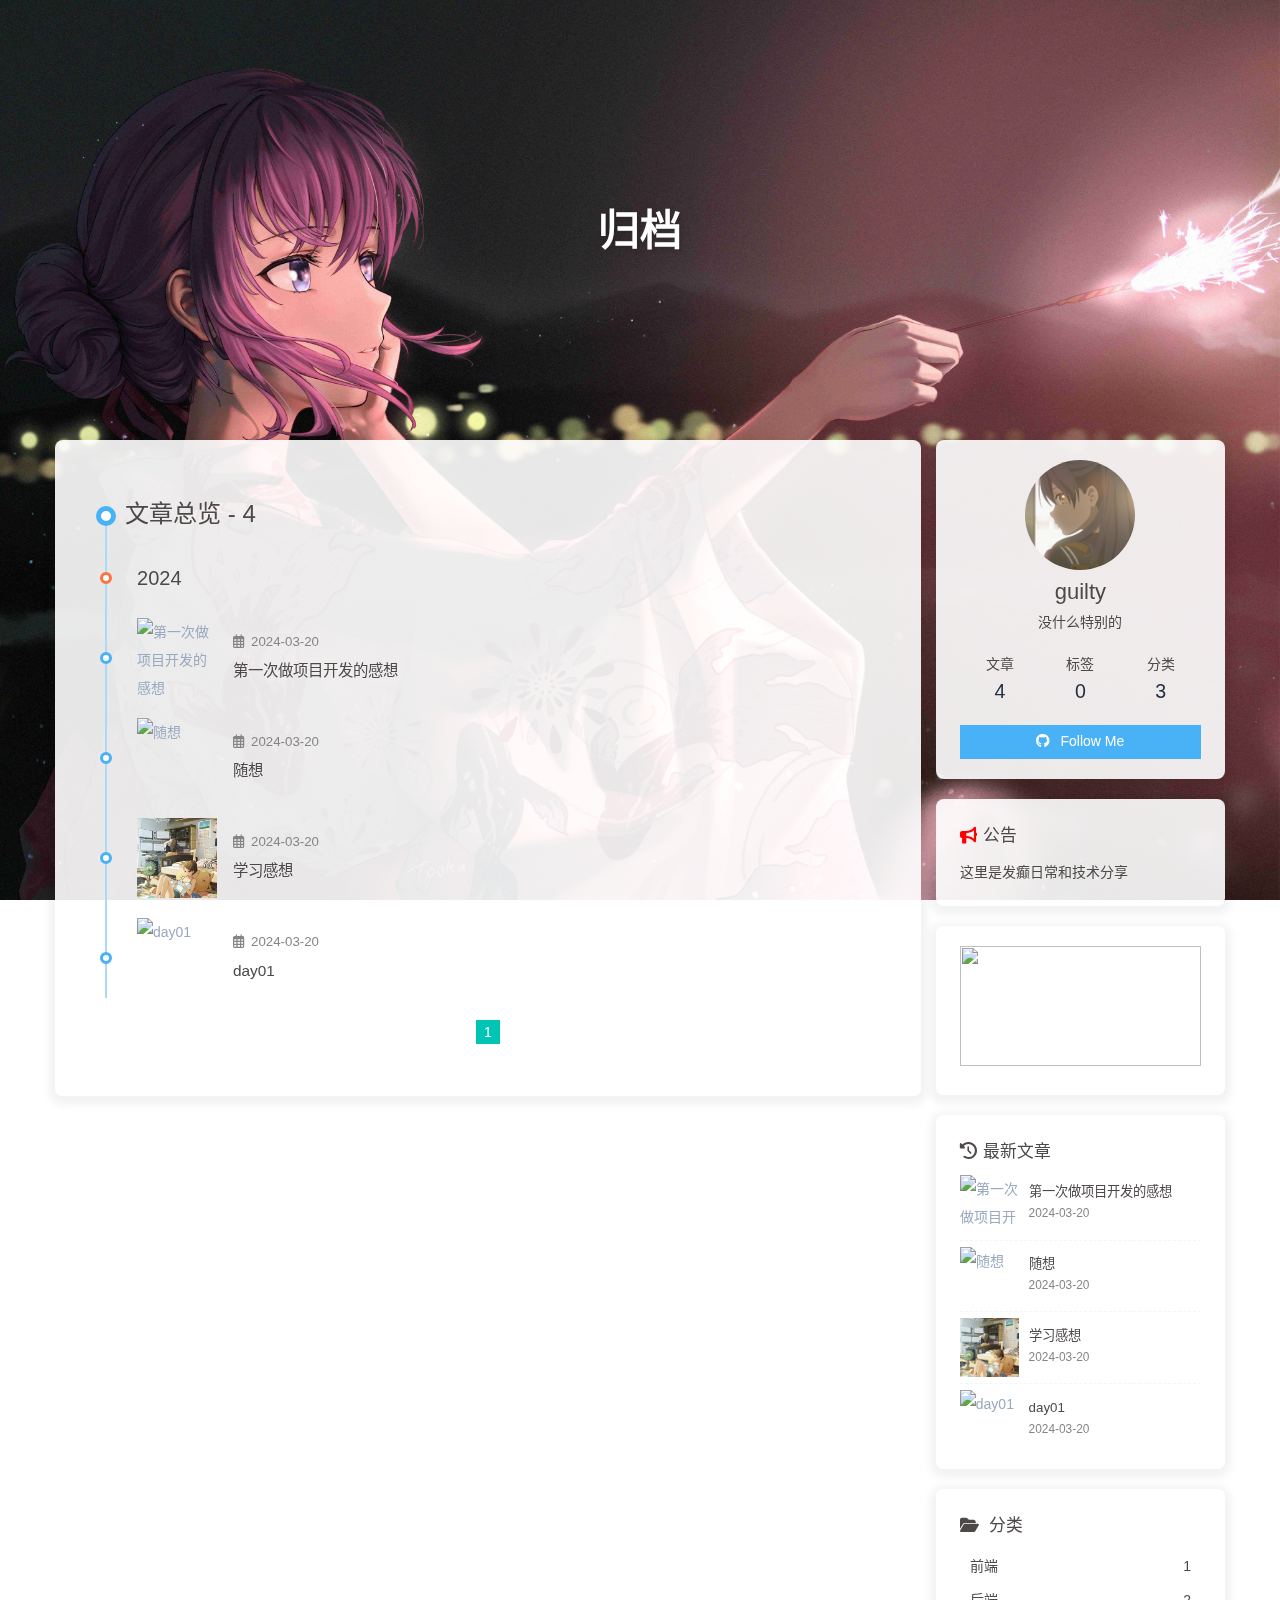
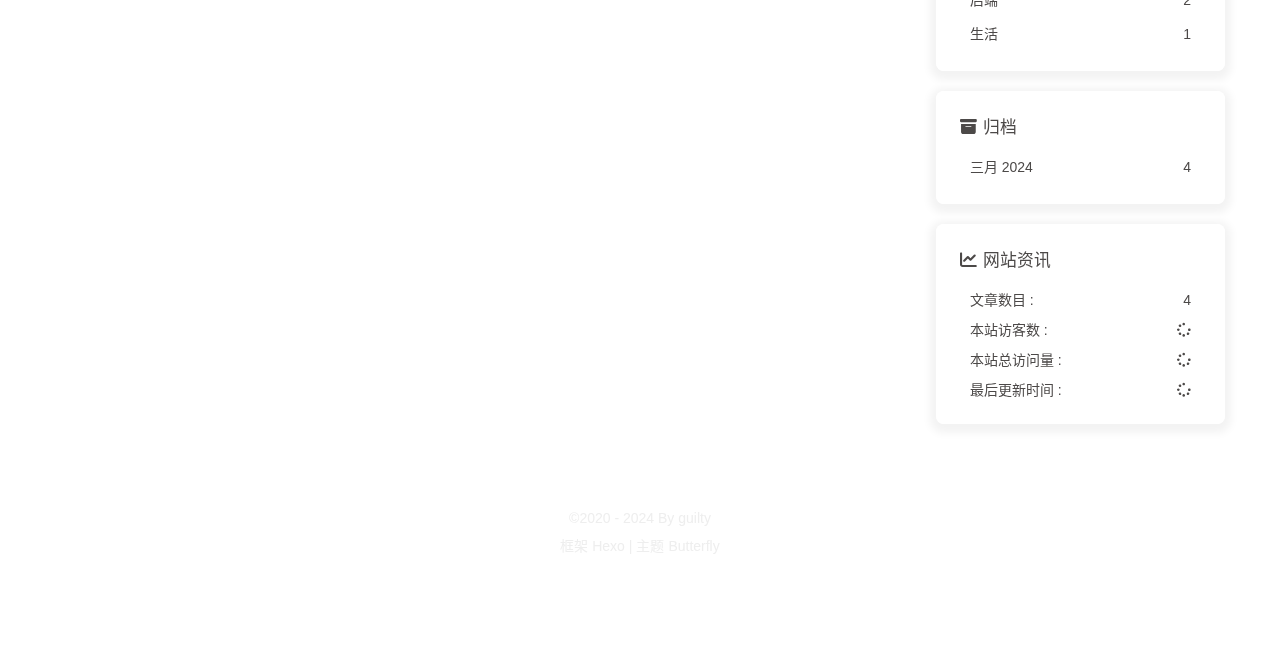
==== commit c3df051a: "wenzhang Updated By Github Actions" ====
--- a/archives/index.html
+++ b/archives/index.html
@@ -53,7 +53,7 @@
   isHome: false,
   isHighlightShrink: false,
   isToc: false,
-  postUpdate: '2024-03-19 01:06:20'
+  postUpdate: '2024-03-20 06:12:35'
 }</script><script>(win=>{
       win.saveToLocal = {
         set: (key, value, ttl) => {
@@ -151,14 +151,14 @@
       }
       detectApple()
     })(window)</script><link rel="stylesheet" href="/css/custom.css" media="defer" onload="this.media='all'"><!-- hexo injector head_end start --><link rel="stylesheet" href="https://cdn.cbd.int/hexo-butterfly-clock-anzhiyu@1.1.6/lib/clock.min.css" /><link rel="stylesheet" href="https://npm.elemecdn.com/anzhiyu-blog@2.0.4/css/runtime/runtime.min.css" media="print" onload="this.media='all'"><link rel="stylesheet" href="https://cdn.cbd.int/hexo-butterfly-swiper-anzhiyu-pro/lib/swiper.min.css" media="print" onload="this.media='all'"><link rel="stylesheet" href="https://cdn.cbd.int/hexo-butterfly-swiper-anzhiyu-pro/lib/swiperstyle.css" media="print" onload="this.media='all'"><link rel="stylesheet" href="https://cdn.cbd.int/hexo-butterfly-swiper-anzhiyu-pro/lib/swiper.min.css" media="print" onload="this.media='all'"><link rel="stylesheet" href="https://cdn.cbd.int/hexo-butterfly-swiper-anzhiyu-pro/lib/swiperstyle.css" media="print" onload="this.media='all'"><link rel="stylesheet" href="https://cdn.cbd.int/hexo-butterfly-swiper-anzhiyu-pro/lib/categoryGroup.css" media="print" onload="this.media='all'"><link rel="stylesheet" href="https://cdn.cbd.int/hexo-butterfly-wowjs/lib/animate.min.css" media="print" onload="this.media='screen'"><!-- hexo injector head_end end --><meta name="generator" content="Hexo 7.1.1"><link rel="alternate" href="/atom.xml" title="ctc vlog" type="application/atom+xml">
-</head><body><div id="web_bg"></div><div id="sidebar"><div id="menu-mask"></div><div id="sidebar-menus"><div class="avatar-img is-center"><img src="/img/img02.png" onerror="onerror=null;src='/img/friend_404.gif'" alt="avatar"/></div><div class="sidebar-site-data site-data is-center"><a href="/archives/"><div class="headline">文章</div><div class="length-num">3</div></a><a href="/tags/"><div class="headline">标签</div><div class="length-num">0</div></a><a href="/categories/"><div class="headline">分类</div><div class="length-num">3</div></a></div><hr class="custom-hr"/><div class="menus_items"><div class="menus_item"><a class="site-page" href="/"><i class="fa-fw fas fa-home"></i><span> Home</span></a></div><div class="menus_item"><a class="site-page" href="/bangumis/index.html"><i class="fa-fw fas fa-home"></i><span> 追番</span></a></div><div class="menus_item"><a class="site-page" href="/comments/"><i class="fa-fw fas fa-envelope"></i><span> 留言板</span></a></div></div></div></div><div class="page" id="body-wrap"><header class="not-home-page" id="page-header"><nav id="nav"><span id="blog-info"><a href="/" title="ctc vlog"><span class="site-name">ctc vlog</span></a></span><div id="menus"><div id="search-button"><a class="site-page social-icon search" href="javascript:void(0);"><i class="fas fa-search fa-fw"></i><span> 搜索</span></a></div><div class="menus_items"><div class="menus_item"><a class="site-page" href="/"><i class="fa-fw fas fa-home"></i><span> Home</span></a></div><div class="menus_item"><a class="site-page" href="/bangumis/index.html"><i class="fa-fw fas fa-home"></i><span> 追番</span></a></div><div class="menus_item"><a class="site-page" href="/comments/"><i class="fa-fw fas fa-envelope"></i><span> 留言板</span></a></div></div><div id="toggle-menu"><a class="site-page" href="javascript:void(0);"><i class="fas fa-bars fa-fw"></i></a></div></div></nav><div id="page-site-info"><h1 id="site-title">归档</h1></div></header><main class="layout" id="content-inner"><div id="archive"><div class="article-sort-title">文章总览 - 3</div><div class="article-sort"><div class="article-sort-item year">2024</div><div class="article-sort-item"><a class="article-sort-item-img" href="/posts/1.html" title="第一次做项目开发的感想"><img src="/img/img04.jpg" alt="第一次做项目开发的感想" onerror="this.onerror=null;this.src='/img/404.jpg'"></a><div class="article-sort-item-info"><div class="article-sort-item-time"><i class="far fa-calendar-alt"></i><time class="post-meta-date-created" datetime="2024-03-19T01:06:02.895Z" title="发表于 2024-03-19 01:06:02">2024-03-19</time></div><a class="article-sort-item-title" href="/posts/1.html" title="第一次做项目开发的感想">第一次做项目开发的感想</a></div></div><div class="article-sort-item"><a class="article-sort-item-img" href="/posts/2.html" title="随想"><img src="/img/img05.jpg" alt="随想" onerror="this.onerror=null;this.src='/img/404.jpg'"></a><div class="article-sort-item-info"><div class="article-sort-item-time"><i class="far fa-calendar-alt"></i><time class="post-meta-date-created" datetime="2024-03-19T01:06:02.895Z" title="发表于 2024-03-19 01:06:02">2024-03-19</time></div><a class="article-sort-item-title" href="/posts/2.html" title="随想">随想</a></div></div><div class="article-sort-item"><a class="article-sort-item-img" href="/posts/0.html" title="day01"><img src="/img/img03.png" alt="day01" onerror="this.onerror=null;this.src='/img/404.jpg'"></a><div class="article-sort-item-info"><div class="article-sort-item-time"><i class="far fa-calendar-alt"></i><time class="post-meta-date-created" datetime="2024-03-19T01:06:02.895Z" title="发表于 2024-03-19 01:06:02">2024-03-19</time></div><a class="article-sort-item-title" href="/posts/0.html" title="day01">day01</a></div></div></div><nav id="pagination"><div class="pagination"><span class="page-number current">1</span></div></nav></div><div class="aside-content" id="aside-content"><div class="card-widget card-info"><div class="is-center"><div class="avatar-img"><img src="/img/img02.png" onerror="this.onerror=null;this.src='/img/friend_404.gif'" alt="avatar"/></div><div class="author-info__name">guilty</div><div class="author-info__description">没什么特别的</div></div><div class="card-info-data site-data is-center"><a href="/archives/"><div class="headline">文章</div><div class="length-num">3</div></a><a href="/tags/"><div class="headline">标签</div><div class="length-num">0</div></a><a href="/categories/"><div class="headline">分类</div><div class="length-num">3</div></a></div><a id="card-info-btn" target="_blank" rel="noopener" href="https://github.com/xxxxxx"><i class="fab fa-github"></i><span>Follow Me</span></a></div><div class="card-widget card-announcement"><div class="item-headline"><i class="fas fa-bullhorn fa-shake"></i><span>公告</span></div><div class="announcement_content">这里是发癫日常和技术分享</div></div><div class="sticky_layout"><div class="card-widget card-recent-post"><div class="item-headline"><i class="fas fa-history"></i><span>最新文章</span></div><div class="aside-list"><div class="aside-list-item"><a class="thumbnail" href="/posts/1.html" title="第一次做项目开发的感想"><img src="/img/img04.jpg" onerror="this.onerror=null;this.src='/img/404.jpg'" alt="第一次做项目开发的感想"/></a><div class="content"><a class="title" href="/posts/1.html" title="第一次做项目开发的感想">第一次做项目开发的感想</a><time datetime="2024-03-19T01:06:02.895Z" title="发表于 2024-03-19 01:06:02">2024-03-19</time></div></div><div class="aside-list-item"><a class="thumbnail" href="/posts/2.html" title="随想"><img src="/img/img05.jpg" onerror="this.onerror=null;this.src='/img/404.jpg'" alt="随想"/></a><div class="content"><a class="title" href="/posts/2.html" title="随想">随想</a><time datetime="2024-03-19T01:06:02.895Z" title="发表于 2024-03-19 01:06:02">2024-03-19</time></div></div><div class="aside-list-item"><a class="thumbnail" href="/posts/0.html" title="day01"><img src="/img/img03.png" onerror="this.onerror=null;this.src='/img/404.jpg'" alt="day01"/></a><div class="content"><a class="title" href="/posts/0.html" title="day01">day01</a><time datetime="2024-03-19T01:06:02.895Z" title="发表于 2024-03-19 01:06:02">2024-03-19</time></div></div></div></div><div class="card-widget card-categories"><div class="item-headline">
+</head><body><div id="web_bg"></div><div id="sidebar"><div id="menu-mask"></div><div id="sidebar-menus"><div class="avatar-img is-center"><img src="/img/img02.png" onerror="onerror=null;src='/img/friend_404.gif'" alt="avatar"/></div><div class="sidebar-site-data site-data is-center"><a href="/archives/"><div class="headline">文章</div><div class="length-num">4</div></a><a href="/tags/"><div class="headline">标签</div><div class="length-num">0</div></a><a href="/categories/"><div class="headline">分类</div><div class="length-num">3</div></a></div><hr class="custom-hr"/><div class="menus_items"><div class="menus_item"><a class="site-page" href="/"><i class="fa-fw fas fa-home"></i><span> Home</span></a></div><div class="menus_item"><a class="site-page" href="/bangumis/index.html"><i class="fa-fw fas fa-home"></i><span> 追番</span></a></div><div class="menus_item"><a class="site-page" href="/comments/"><i class="fa-fw fas fa-envelope"></i><span> 留言板</span></a></div></div></div></div><div class="page" id="body-wrap"><header class="not-home-page" id="page-header"><nav id="nav"><span id="blog-info"><a href="/" title="ctc vlog"><span class="site-name">ctc vlog</span></a></span><div id="menus"><div id="search-button"><a class="site-page social-icon search" href="javascript:void(0);"><i class="fas fa-search fa-fw"></i><span> 搜索</span></a></div><div class="menus_items"><div class="menus_item"><a class="site-page" href="/"><i class="fa-fw fas fa-home"></i><span> Home</span></a></div><div class="menus_item"><a class="site-page" href="/bangumis/index.html"><i class="fa-fw fas fa-home"></i><span> 追番</span></a></div><div class="menus_item"><a class="site-page" href="/comments/"><i class="fa-fw fas fa-envelope"></i><span> 留言板</span></a></div></div><div id="toggle-menu"><a class="site-page" href="javascript:void(0);"><i class="fas fa-bars fa-fw"></i></a></div></div></nav><div id="page-site-info"><h1 id="site-title">归档</h1></div></header><main class="layout" id="content-inner"><div id="archive"><div class="article-sort-title">文章总览 - 4</div><div class="article-sort"><div class="article-sort-item year">2024</div><div class="article-sort-item"><a class="article-sort-item-img" href="/posts/1.html" title="第一次做项目开发的感想"><img src="/img/img04.jpg" alt="第一次做项目开发的感想" onerror="this.onerror=null;this.src='/img/404.jpg'"></a><div class="article-sort-item-info"><div class="article-sort-item-time"><i class="far fa-calendar-alt"></i><time class="post-meta-date-created" datetime="2024-03-20T06:12:19.267Z" title="发表于 2024-03-20 06:12:19">2024-03-20</time></div><a class="article-sort-item-title" href="/posts/1.html" title="第一次做项目开发的感想">第一次做项目开发的感想</a></div></div><div class="article-sort-item"><a class="article-sort-item-img" href="/posts/2.html" title="随想"><img src="/img/img05.jpg" alt="随想" onerror="this.onerror=null;this.src='/img/404.jpg'"></a><div class="article-sort-item-info"><div class="article-sort-item-time"><i class="far fa-calendar-alt"></i><time class="post-meta-date-created" datetime="2024-03-20T06:12:19.267Z" title="发表于 2024-03-20 06:12:19">2024-03-20</time></div><a class="article-sort-item-title" href="/posts/2.html" title="随想">随想</a></div></div><div class="article-sort-item"><a class="article-sort-item-img" href="/posts/3.html" title="学习感想"><img src="/img/img06.jpg" alt="学习感想" onerror="this.onerror=null;this.src='/img/404.jpg'"></a><div class="article-sort-item-info"><div class="article-sort-item-time"><i class="far fa-calendar-alt"></i><time class="post-meta-date-created" datetime="2024-03-20T06:12:19.267Z" title="发表于 2024-03-20 06:12:19">2024-03-20</time></div><a class="article-sort-item-title" href="/posts/3.html" title="学习感想">学习感想</a></div></div><div class="article-sort-item"><a class="article-sort-item-img" href="/posts/0.html" title="day01"><img src="/img/img03.png" alt="day01" onerror="this.onerror=null;this.src='/img/404.jpg'"></a><div class="article-sort-item-info"><div class="article-sort-item-time"><i class="far fa-calendar-alt"></i><time class="post-meta-date-created" datetime="2024-03-20T06:12:19.267Z" title="发表于 2024-03-20 06:12:19">2024-03-20</time></div><a class="article-sort-item-title" href="/posts/0.html" title="day01">day01</a></div></div></div><nav id="pagination"><div class="pagination"><span class="page-number current">1</span></div></nav></div><div class="aside-content" id="aside-content"><div class="card-widget card-info"><div class="is-center"><div class="avatar-img"><img src="/img/img02.png" onerror="this.onerror=null;this.src='/img/friend_404.gif'" alt="avatar"/></div><div class="author-info__name">guilty</div><div class="author-info__description">没什么特别的</div></div><div class="card-info-data site-data is-center"><a href="/archives/"><div class="headline">文章</div><div class="length-num">4</div></a><a href="/tags/"><div class="headline">标签</div><div class="length-num">0</div></a><a href="/categories/"><div class="headline">分类</div><div class="length-num">3</div></a></div><a id="card-info-btn" target="_blank" rel="noopener" href="https://github.com/xxxxxx"><i class="fab fa-github"></i><span>Follow Me</span></a></div><div class="card-widget card-announcement"><div class="item-headline"><i class="fas fa-bullhorn fa-shake"></i><span>公告</span></div><div class="announcement_content">这里是发癫日常和技术分享</div></div><div class="sticky_layout"><div class="card-widget card-recent-post"><div class="item-headline"><i class="fas fa-history"></i><span>最新文章</span></div><div class="aside-list"><div class="aside-list-item"><a class="thumbnail" href="/posts/1.html" title="第一次做项目开发的感想"><img src="/img/img04.jpg" onerror="this.onerror=null;this.src='/img/404.jpg'" alt="第一次做项目开发的感想"/></a><div class="content"><a class="title" href="/posts/1.html" title="第一次做项目开发的感想">第一次做项目开发的感想</a><time datetime="2024-03-20T06:12:19.267Z" title="发表于 2024-03-20 06:12:19">2024-03-20</time></div></div><div class="aside-list-item"><a class="thumbnail" href="/posts/2.html" title="随想"><img src="/img/img05.jpg" onerror="this.onerror=null;this.src='/img/404.jpg'" alt="随想"/></a><div class="content"><a class="title" href="/posts/2.html" title="随想">随想</a><time datetime="2024-03-20T06:12:19.267Z" title="发表于 2024-03-20 06:12:19">2024-03-20</time></div></div><div class="aside-list-item"><a class="thumbnail" href="/posts/3.html" title="学习感想"><img src="/img/img06.jpg" onerror="this.onerror=null;this.src='/img/404.jpg'" alt="学习感想"/></a><div class="content"><a class="title" href="/posts/3.html" title="学习感想">学习感想</a><time datetime="2024-03-20T06:12:19.267Z" title="发表于 2024-03-20 06:12:19">2024-03-20</time></div></div><div class="aside-list-item"><a class="thumbnail" href="/posts/0.html" title="day01"><img src="/img/img03.png" onerror="this.onerror=null;this.src='/img/404.jpg'" alt="day01"/></a><div class="content"><a class="title" href="/posts/0.html" title="day01">day01</a><time datetime="2024-03-20T06:12:19.267Z" title="发表于 2024-03-20 06:12:19">2024-03-20</time></div></div></div></div><div class="card-widget card-categories"><div class="item-headline">
             <i class="fas fa-folder-open"></i>
             <span>分类</span>
             
             </div>
             <ul class="card-category-list" id="aside-cat-list">
-            <li class="card-category-list-item "><a class="card-category-list-link" href="/categories/%E5%89%8D%E7%AB%AF/"><span class="card-category-list-name">前端</span><span class="card-category-list-count">1</span></a></li><li class="card-category-list-item "><a class="card-category-list-link" href="/categories/%E5%90%8E%E7%AB%AF/"><span class="card-category-list-name">后端</span><span class="card-category-list-count">1</span></a></li><li class="card-category-list-item "><a class="card-category-list-link" href="/categories/%E7%94%9F%E6%B4%BB/"><span class="card-category-list-name">生活</span><span class="card-category-list-count">1</span></a></li>
-            </ul></div><div class="card-widget card-archives"><div class="item-headline"><i class="fas fa-archive"></i><span>归档</span></div><ul class="card-archive-list"><li class="card-archive-list-item"><a class="card-archive-list-link" href="/archives/2024/03/"><span class="card-archive-list-date">三月 2024</span><span class="card-archive-list-count">3</span></a></li></ul></div><div class="card-widget card-webinfo"><div class="item-headline"><i class="fas fa-chart-line"></i><span>网站资讯</span></div><div class="webinfo"><div class="webinfo-item"><div class="item-name">文章数目 :</div><div class="item-count">3</div></div><div class="webinfo-item"><div class="item-name">本站访客数 :</div><div class="item-count" id="busuanzi_value_site_uv"><i class="fa-solid fa-spinner fa-spin"></i></div></div><div class="webinfo-item"><div class="item-name">本站总访问量 :</div><div class="item-count" id="busuanzi_value_site_pv"><i class="fa-solid fa-spinner fa-spin"></i></div></div><div class="webinfo-item"><div class="item-name">最后更新时间 :</div><div class="item-count" id="last-push-date" data-lastPushDate="2024-03-19T01:06:20.171Z"><i class="fa-solid fa-spinner fa-spin"></i></div></div></div></div></div></div></main><footer id="footer"><div id="footer-wrap"><div class="copyright">&copy;2020 - 2024 By guilty</div><div class="framework-info"><span>框架 </span><a target="_blank" rel="noopener" href="https://hexo.io">Hexo</a><span class="footer-separator">|</span><span>主题 </span><a target="_blank" rel="noopener" href="https://github.com/jerryc127/hexo-theme-butterfly">Butterfly</a></div></div></footer></div><div id="rightside"><div id="rightside-config-hide"><button id="darkmode" type="button" title="浅色和深色模式转换"><i class="fas fa-adjust"></i></button><button id="hide-aside-btn" type="button" title="单栏和双栏切换"><i class="fas fa-arrows-alt-h"></i></button></div><div id="rightside-config-show"><button id="rightside-config" type="button" title="设置"><i class="fas fa-cog fa-spin"></i></button><button id="go-up" type="button" title="回到顶部"><span class="scroll-percent"></span><i class="fas fa-arrow-up"></i></button></div></div><div><script src="/js/utils.js?v=4.13.0"></script><script src="/js/main.js?v=4.13.0"></script><script src="https://cdn.jsdelivr.net/npm/@fancyapps/ui@5.0.33/dist/fancybox/fancybox.umd.min.js"></script><script>function panguFn () {
+            <li class="card-category-list-item "><a class="card-category-list-link" href="/categories/%E5%89%8D%E7%AB%AF/"><span class="card-category-list-name">前端</span><span class="card-category-list-count">1</span></a></li><li class="card-category-list-item "><a class="card-category-list-link" href="/categories/%E5%90%8E%E7%AB%AF/"><span class="card-category-list-name">后端</span><span class="card-category-list-count">2</span></a></li><li class="card-category-list-item "><a class="card-category-list-link" href="/categories/%E7%94%9F%E6%B4%BB/"><span class="card-category-list-name">生活</span><span class="card-category-list-count">1</span></a></li>
+            </ul></div><div class="card-widget card-archives"><div class="item-headline"><i class="fas fa-archive"></i><span>归档</span></div><ul class="card-archive-list"><li class="card-archive-list-item"><a class="card-archive-list-link" href="/archives/2024/03/"><span class="card-archive-list-date">三月 2024</span><span class="card-archive-list-count">4</span></a></li></ul></div><div class="card-widget card-webinfo"><div class="item-headline"><i class="fas fa-chart-line"></i><span>网站资讯</span></div><div class="webinfo"><div class="webinfo-item"><div class="item-name">文章数目 :</div><div class="item-count">4</div></div><div class="webinfo-item"><div class="item-name">本站访客数 :</div><div class="item-count" id="busuanzi_value_site_uv"><i class="fa-solid fa-spinner fa-spin"></i></div></div><div class="webinfo-item"><div class="item-name">本站总访问量 :</div><div class="item-count" id="busuanzi_value_site_pv"><i class="fa-solid fa-spinner fa-spin"></i></div></div><div class="webinfo-item"><div class="item-name">最后更新时间 :</div><div class="item-count" id="last-push-date" data-lastPushDate="2024-03-20T06:12:35.911Z"><i class="fa-solid fa-spinner fa-spin"></i></div></div></div></div></div></div></main><footer id="footer"><div id="footer-wrap"><div class="copyright">&copy;2020 - 2024 By guilty</div><div class="framework-info"><span>框架 </span><a target="_blank" rel="noopener" href="https://hexo.io">Hexo</a><span class="footer-separator">|</span><span>主题 </span><a target="_blank" rel="noopener" href="https://github.com/jerryc127/hexo-theme-butterfly">Butterfly</a></div></div></footer></div><div id="rightside"><div id="rightside-config-hide"><button id="darkmode" type="button" title="浅色和深色模式转换"><i class="fas fa-adjust"></i></button><button id="hide-aside-btn" type="button" title="单栏和双栏切换"><i class="fas fa-arrows-alt-h"></i></button></div><div id="rightside-config-show"><button id="rightside-config" type="button" title="设置"><i class="fas fa-cog fa-spin"></i></button><button id="go-up" type="button" title="回到顶部"><span class="scroll-percent"></span><i class="fas fa-arrow-up"></i></button></div></div><div><script src="/js/utils.js?v=4.13.0"></script><script src="/js/main.js?v=4.13.0"></script><script src="https://cdn.jsdelivr.net/npm/@fancyapps/ui@5.0.33/dist/fancybox/fancybox.umd.min.js"></script><script>function panguFn () {
   if (typeof pangu === 'object') pangu.autoSpacingPage()
   else {
     getScript('https://cdn.jsdelivr.net/npm/pangu@4.0.7/dist/browser/pangu.min.js')
@@ -300,7 +300,7 @@
   </script><script async src="/js/runtime/runtime.min.js"></script><script data-pjax>
   function butterfly_swiper_injector_config(){
     var parent_div_git = document.getElementById('recent-posts');
-    var item_html = '<div class="recent-post-item swiper_container_card" style="height: auto;width: 100%"><div id="random"><div id="random-banner"><canvas id="peoplecanvas"></canvas></div><a id="random-hover" style="width:100%;height:auto;" href="javascript:toRandomPost()" rel="external nofollow noreferrer" one-link-mark="yes"><i class="fa fa-paper-plane" style="margin-left:10px"></i><div style="margin-left:10px">随便逛逛<i class="fa-solid fa-arrow-right" style="margin-left:10px"></i></div></a></div><div class="blog-slider swiper-container-fade swiper-container-horizontal" id="swiper_container"><div class="blog-slider__wrp swiper-wrapper" style="transition-duration: 0ms;"><div class="blog-slider__item swiper-slide" style="width: 750px; opacity: 1; transform: translate3d(0px, 0px, 0px); transition-duration: 0ms;"><a class="blog-slider__img" onclick="pjax.loadUrl(&quot;posts/2.html&quot;);" href="javascript:void(0);" alt=""><img width="48" height="48" src="/img/img05.jpg" alt="" onerror="this.src=https://cdn.cbd.int/akilar-candyassets/image/loading.gif; this.onerror = null;"/></a><div class="blog-slider__content"><span class="blog-slider__code">2024-03-19</span><a class="blog-slider__title" onclick="pjax.loadUrl(&quot;posts/2.html&quot;);" href="javascript:void(0);" alt="">随想</a><div class="blog-slider__text">日记</div><a class="blog-slider__button" onclick="pjax.loadUrl(&quot;posts/2.html&quot;);" href="javascript:void(0);" alt="">详情       </a></div></div><div class="blog-slider__item swiper-slide" style="width: 750px; opacity: 1; transform: translate3d(0px, 0px, 0px); transition-duration: 0ms;"><a class="blog-slider__img" onclick="pjax.loadUrl(&quot;posts/1.html&quot;);" href="javascript:void(0);" alt=""><img width="48" height="48" src="/img/img04.jpg" alt="" onerror="this.src=https://cdn.cbd.int/akilar-candyassets/image/loading.gif; this.onerror = null;"/></a><div class="blog-slider__content"><span class="blog-slider__code">2024-03-19</span><a class="blog-slider__title" onclick="pjax.loadUrl(&quot;posts/1.html&quot;);" href="javascript:void(0);" alt="">第一次做项目开发的感想</a><div class="blog-slider__text">再怎么看我也不知道怎么描述它的啦！</div><a class="blog-slider__button" onclick="pjax.loadUrl(&quot;posts/1.html&quot;);" href="javascript:void(0);" alt="">详情       </a></div></div><div class="blog-slider__item swiper-slide" style="width: 750px; opacity: 1; transform: translate3d(0px, 0px, 0px); transition-duration: 0ms;"><a class="blog-slider__img" onclick="pjax.loadUrl(&quot;posts/0.html&quot;);" href="javascript:void(0);" alt=""><img width="48" height="48" src="/img/img03.png" alt="" onerror="this.src=https://cdn.cbd.int/akilar-candyassets/image/loading.gif; this.onerror = null;"/></a><div class="blog-slider__content"><span class="blog-slider__code">2024-03-19</span><a class="blog-slider__title" onclick="pjax.loadUrl(&quot;posts/0.html&quot;);" href="javascript:void(0);" alt="">day01</a><div class="blog-slider__text">分享一下</div><a class="blog-slider__button" onclick="pjax.loadUrl(&quot;posts/0.html&quot;);" href="javascript:void(0);" alt="">详情       </a></div></div></div><div class="blog-slider__pagination swiper-pagination-clickable swiper-pagination-bullets"></div></div></div>';
+    var item_html = '<div class="recent-post-item swiper_container_card" style="height: auto;width: 100%"><div id="random"><div id="random-banner"><canvas id="peoplecanvas"></canvas></div><a id="random-hover" style="width:100%;height:auto;" href="javascript:toRandomPost()" rel="external nofollow noreferrer" one-link-mark="yes"><i class="fa fa-paper-plane" style="margin-left:10px"></i><div style="margin-left:10px">随便逛逛<i class="fa-solid fa-arrow-right" style="margin-left:10px"></i></div></a></div><div class="blog-slider swiper-container-fade swiper-container-horizontal" id="swiper_container"><div class="blog-slider__wrp swiper-wrapper" style="transition-duration: 0ms;"><div class="blog-slider__item swiper-slide" style="width: 750px; opacity: 1; transform: translate3d(0px, 0px, 0px); transition-duration: 0ms;"><a class="blog-slider__img" onclick="pjax.loadUrl(&quot;posts/3.html&quot;);" href="javascript:void(0);" alt=""><img width="48" height="48" src="/img/img06.jpg" alt="" onerror="this.src=https://cdn.cbd.int/akilar-candyassets/image/loading.gif; this.onerror = null;"/></a><div class="blog-slider__content"><span class="blog-slider__code">2024-03-20</span><a class="blog-slider__title" onclick="pjax.loadUrl(&quot;posts/3.html&quot;);" href="javascript:void(0);" alt="">学习感想</a><div class="blog-slider__text">一个学习阶段下的想法</div><a class="blog-slider__button" onclick="pjax.loadUrl(&quot;posts/3.html&quot;);" href="javascript:void(0);" alt="">详情       </a></div></div><div class="blog-slider__item swiper-slide" style="width: 750px; opacity: 1; transform: translate3d(0px, 0px, 0px); transition-duration: 0ms;"><a class="blog-slider__img" onclick="pjax.loadUrl(&quot;posts/2.html&quot;);" href="javascript:void(0);" alt=""><img width="48" height="48" src="/img/img05.jpg" alt="" onerror="this.src=https://cdn.cbd.int/akilar-candyassets/image/loading.gif; this.onerror = null;"/></a><div class="blog-slider__content"><span class="blog-slider__code">2024-03-20</span><a class="blog-slider__title" onclick="pjax.loadUrl(&quot;posts/2.html&quot;);" href="javascript:void(0);" alt="">随想</a><div class="blog-slider__text">日记</div><a class="blog-slider__button" onclick="pjax.loadUrl(&quot;posts/2.html&quot;);" href="javascript:void(0);" alt="">详情       </a></div></div><div class="blog-slider__item swiper-slide" style="width: 750px; opacity: 1; transform: translate3d(0px, 0px, 0px); transition-duration: 0ms;"><a class="blog-slider__img" onclick="pjax.loadUrl(&quot;posts/1.html&quot;);" href="javascript:void(0);" alt=""><img width="48" height="48" src="/img/img04.jpg" alt="" onerror="this.src=https://cdn.cbd.int/akilar-candyassets/image/loading.gif; this.onerror = null;"/></a><div class="blog-slider__content"><span class="blog-slider__code">2024-03-20</span><a class="blog-slider__title" onclick="pjax.loadUrl(&quot;posts/1.html&quot;);" href="javascript:void(0);" alt="">第一次做项目开发的感想</a><div class="blog-slider__text">再怎么看我也不知道怎么描述它的啦！</div><a class="blog-slider__button" onclick="pjax.loadUrl(&quot;posts/1.html&quot;);" href="javascript:void(0);" alt="">详情       </a></div></div><div class="blog-slider__item swiper-slide" style="width: 750px; opacity: 1; transform: translate3d(0px, 0px, 0px); transition-duration: 0ms;"><a class="blog-slider__img" onclick="pjax.loadUrl(&quot;posts/0.html&quot;);" href="javascript:void(0);" alt=""><img width="48" height="48" src="/img/img03.png" alt="" onerror="this.src=https://cdn.cbd.int/akilar-candyassets/image/loading.gif; this.onerror = null;"/></a><div class="blog-slider__content"><span class="blog-slider__code">2024-03-20</span><a class="blog-slider__title" onclick="pjax.loadUrl(&quot;posts/0.html&quot;);" href="javascript:void(0);" alt="">day01</a><div class="blog-slider__text">分享一下</div><a class="blog-slider__button" onclick="pjax.loadUrl(&quot;posts/0.html&quot;);" href="javascript:void(0);" alt="">详情       </a></div></div></div><div class="blog-slider__pagination swiper-pagination-clickable swiper-pagination-bullets"></div></div></div>';
     console.log('已挂载butterfly_swiper')
     parent_div_git.insertAdjacentHTML("afterbegin",item_html)
     }
@@ -324,7 +324,7 @@
   </script><script defer src="https://npm.elemecdn.com/anzhiyu-blog@1.1.6/js/swiper.min.js"></script><script defer data-pjax src="https://cdn.cbd.int/hexo-butterfly-swiper-anzhiyu-pro/lib/swiper_init.js"></script><script data-pjax src="https://lf26-cdn-tos.bytecdntp.com/cdn/expire-1-M/gsap/3.9.1/gsap.min.js"></script><script defer src="https://npm.elemecdn.com/hexo-butterfly-swiper-anzhiyu-pro/lib/people.min.js"></script><script async src="/anzhiyu/random.js"></script><script data-pjax>
   function butterfly_swiper_injector_config(){
     var parent_div_git = document.getElementById('recent-posts');
-    var item_html = '<div class="swiper_container_card" style="height: auto;width: 100%"><div id="bannerGroup"><div id="random"><div id="random-banner"><canvas id="peoplecanvas"></canvas></div><a id="random-hover" style="width:100%;height:auto;" href="javascript:toRandomPost()" rel="external nofollow noreferrer" one-link-mark="yes"><i class="fa fa-paper-plane" style="margin-left:10px"></i><div style="margin-left:10px">随便逛逛<i class="fa-solid fa-arrow-right" style="margin-left:10px"></i></div></a></div><div class="categoryGroup"><div class="categoryItem" style="box-shadow:var(--anzhiyu-shadow-blue)"><a class="categoryButton blue" onclick="pjax.loadUrl(&quot;/categories/前端/&quot;);" href="javascript:void(0);"><span class="categoryButtonText">前端</span><i class="fas fa-dove"></i></a></div><div class="categoryItem" style="box-shadow:var(--anzhiyu-shadow-red)"><a class="categoryButton red" onclick="pjax.loadUrl(&quot;/categories/后端/&quot;);" href="javascript:void(0);"><span class="categoryButtonText">后端</span><i class="fas fa-burn"></i></a></div><div class="categoryItem" style="box-shadow:var(--anzhiyu-shadow-green)"><a class="categoryButton green" onclick="pjax.loadUrl(&quot;/categories/生活/&quot;);" href="javascript:void(0);"><span class="categoryButtonText">生活</span><i class="fas fa-book"></i></a></div></div></div><div id="swiper_container_blog"><div class="blog-slider swiper-container-fade swiper-container-horizontal" id="swiper_container"><div class="blog-slider__wrp swiper-wrapper" style="transition-duration: 0ms;"><div class="blog-slider__item swiper-slide" style="width: 750px; opacity: 1; transform: translate3d(0px, 0px, 0px); transition-duration: 0ms;"><a class="blog-slider__img" onclick="pjax.loadUrl(&quot;posts/2.html&quot;);" href="javascript:void(0);" title="随想"><img width="48" height="48" src="/img/img05.jpg" alt="图片" onerror="this.src=https://cdn.cbd.int/akilar-candyassets/image/loading.gif; this.onerror = null;"/></a><div class="blog-slider__content"><span class="blog-slider__code">2024-03-19</span><a class="blog-slider__title" onclick="pjax.loadUrl(&quot;posts/2.html&quot;);" href="javascript:void(0);" alt="">随想</a><div class="blog-slider__text">日记</div><a class="blog-slider__button" onclick="pjax.loadUrl(&quot;posts/2.html&quot;);" href="javascript:void(0);" alt="">详情       </a></div></div><div class="blog-slider__item swiper-slide" style="width: 750px; opacity: 1; transform: translate3d(0px, 0px, 0px); transition-duration: 0ms;"><a class="blog-slider__img" onclick="pjax.loadUrl(&quot;posts/1.html&quot;);" href="javascript:void(0);" title="第一次做项目开发的感想"><img width="48" height="48" src="/img/img04.jpg" alt="图片" onerror="this.src=https://cdn.cbd.int/akilar-candyassets/image/loading.gif; this.onerror = null;"/></a><div class="blog-slider__content"><span class="blog-slider__code">2024-03-19</span><a class="blog-slider__title" onclick="pjax.loadUrl(&quot;posts/1.html&quot;);" href="javascript:void(0);" alt="">第一次做项目开发的感想</a><div class="blog-slider__text">再怎么看我也不知道怎么描述它的啦！</div><a class="blog-slider__button" onclick="pjax.loadUrl(&quot;posts/1.html&quot;);" href="javascript:void(0);" alt="">详情       </a></div></div><div class="blog-slider__item swiper-slide" style="width: 750px; opacity: 1; transform: translate3d(0px, 0px, 0px); transition-duration: 0ms;"><a class="blog-slider__img" onclick="pjax.loadUrl(&quot;posts/0.html&quot;);" href="javascript:void(0);" title="day01"><img width="48" height="48" src="/img/img03.png" alt="图片" onerror="this.src=https://cdn.cbd.int/akilar-candyassets/image/loading.gif; this.onerror = null;"/></a><div class="blog-slider__content"><span class="blog-slider__code">2024-03-19</span><a class="blog-slider__title" onclick="pjax.loadUrl(&quot;posts/0.html&quot;);" href="javascript:void(0);" alt="">day01</a><div class="blog-slider__text">分享一下</div><a class="blog-slider__button" onclick="pjax.loadUrl(&quot;posts/0.html&quot;);" href="javascript:void(0);" alt="">详情       </a></div></div></div><div class="blog-slider__pagination swiper-pagination-clickable swiper-pagination-bullets"></div></div><div id="topGroup"><div class="topGroup"><div class="top-group-list-item"><div class="post_cover left_radius"><a onclick="pjax.loadUrl(&quot;posts/2.html&quot;);" href="javascript:void(0);" alt="" title="随想" data-pjax-state="data-pjax-state"><span class="top-group-text">荐</span><img class="post_bg" alt="随想" src="/img/img05.jpg" onerror="this.src=https://cdn.cbd.int/akilar-candyassets/image/loading.gif; this.onerror = null;"/></a></div><div class="top-group-info"><a class="article-title" onclick="pjax.loadUrl(&quot;posts/2.html&quot;);" href="javascript:void(0);" alt="" title="随想" data-pjax-state="data-pjax-state">随想</a></div></div><div class="top-group-list-item"><div class="post_cover left_radius"><a onclick="pjax.loadUrl(&quot;posts/1.html&quot;);" href="javascript:void(0);" alt="" title="第一次做项目开发的感想" data-pjax-state="data-pjax-state"><span class="top-group-text">荐</span><img class="post_bg" alt="第一次做项目开发的感想" src="/img/img04.jpg" onerror="this.src=https://cdn.cbd.int/akilar-candyassets/image/loading.gif; this.onerror = null;"/></a></div><div class="top-group-info"><a class="article-title" onclick="pjax.loadUrl(&quot;posts/1.html&quot;);" href="javascript:void(0);" alt="" title="第一次做项目开发的感想" data-pjax-state="data-pjax-state">第一次做项目开发的感想</a></div></div><div class="top-group-list-item"><div class="post_cover left_radius"><a onclick="pjax.loadUrl(&quot;posts/0.html&quot;);" href="javascript:void(0);" alt="" title="day01" data-pjax-state="data-pjax-state"><span class="top-group-text">荐</span><img class="post_bg" alt="day01" src="/img/img03.png" onerror="this.src=https://cdn.cbd.int/akilar-candyassets/image/loading.gif; this.onerror = null;"/></a></div><div class="top-group-info"><a class="article-title" onclick="pjax.loadUrl(&quot;posts/0.html&quot;);" href="javascript:void(0);" alt="" title="day01" data-pjax-state="data-pjax-state">day01</a></div></div><div class="top-group-list-none"></div><div class="top-group-list-none"></div><div class="top-group-list-none"></div></div></div></div></div>';
+    var item_html = '<div class="swiper_container_card" style="height: auto;width: 100%"><div id="bannerGroup"><div id="random"><div id="random-banner"><canvas id="peoplecanvas"></canvas></div><a id="random-hover" style="width:100%;height:auto;" href="javascript:toRandomPost()" rel="external nofollow noreferrer" one-link-mark="yes"><i class="fa fa-paper-plane" style="margin-left:10px"></i><div style="margin-left:10px">随便逛逛<i class="fa-solid fa-arrow-right" style="margin-left:10px"></i></div></a></div><div class="categoryGroup"><div class="categoryItem" style="box-shadow:var(--anzhiyu-shadow-blue)"><a class="categoryButton blue" onclick="pjax.loadUrl(&quot;/categories/前端/&quot;);" href="javascript:void(0);"><span class="categoryButtonText">前端</span><i class="fas fa-dove"></i></a></div><div class="categoryItem" style="box-shadow:var(--anzhiyu-shadow-red)"><a class="categoryButton red" onclick="pjax.loadUrl(&quot;/categories/后端/&quot;);" href="javascript:void(0);"><span class="categoryButtonText">后端</span><i class="fas fa-burn"></i></a></div><div class="categoryItem" style="box-shadow:var(--anzhiyu-shadow-green)"><a class="categoryButton green" onclick="pjax.loadUrl(&quot;/categories/生活/&quot;);" href="javascript:void(0);"><span class="categoryButtonText">生活</span><i class="fas fa-book"></i></a></div></div></div><div id="swiper_container_blog"><div class="blog-slider swiper-container-fade swiper-container-horizontal" id="swiper_container"><div class="blog-slider__wrp swiper-wrapper" style="transition-duration: 0ms;"><div class="blog-slider__item swiper-slide" style="width: 750px; opacity: 1; transform: translate3d(0px, 0px, 0px); transition-duration: 0ms;"><a class="blog-slider__img" onclick="pjax.loadUrl(&quot;posts/3.html&quot;);" href="javascript:void(0);" title="学习感想"><img width="48" height="48" src="/img/img06.jpg" alt="图片" onerror="this.src=https://cdn.cbd.int/akilar-candyassets/image/loading.gif; this.onerror = null;"/></a><div class="blog-slider__content"><span class="blog-slider__code">2024-03-20</span><a class="blog-slider__title" onclick="pjax.loadUrl(&quot;posts/3.html&quot;);" href="javascript:void(0);" alt="">学习感想</a><div class="blog-slider__text">一个学习阶段下的想法</div><a class="blog-slider__button" onclick="pjax.loadUrl(&quot;posts/3.html&quot;);" href="javascript:void(0);" alt="">详情       </a></div></div><div class="blog-slider__item swiper-slide" style="width: 750px; opacity: 1; transform: translate3d(0px, 0px, 0px); transition-duration: 0ms;"><a class="blog-slider__img" onclick="pjax.loadUrl(&quot;posts/2.html&quot;);" href="javascript:void(0);" title="随想"><img width="48" height="48" src="/img/img05.jpg" alt="图片" onerror="this.src=https://cdn.cbd.int/akilar-candyassets/image/loading.gif; this.onerror = null;"/></a><div class="blog-slider__content"><span class="blog-slider__code">2024-03-20</span><a class="blog-slider__title" onclick="pjax.loadUrl(&quot;posts/2.html&quot;);" href="javascript:void(0);" alt="">随想</a><div class="blog-slider__text">日记</div><a class="blog-slider__button" onclick="pjax.loadUrl(&quot;posts/2.html&quot;);" href="javascript:void(0);" alt="">详情       </a></div></div><div class="blog-slider__item swiper-slide" style="width: 750px; opacity: 1; transform: translate3d(0px, 0px, 0px); transition-duration: 0ms;"><a class="blog-slider__img" onclick="pjax.loadUrl(&quot;posts/1.html&quot;);" href="javascript:void(0);" title="第一次做项目开发的感想"><img width="48" height="48" src="/img/img04.jpg" alt="图片" onerror="this.src=https://cdn.cbd.int/akilar-candyassets/image/loading.gif; this.onerror = null;"/></a><div class="blog-slider__content"><span class="blog-slider__code">2024-03-20</span><a class="blog-slider__title" onclick="pjax.loadUrl(&quot;posts/1.html&quot;);" href="javascript:void(0);" alt="">第一次做项目开发的感想</a><div class="blog-slider__text">再怎么看我也不知道怎么描述它的啦！</div><a class="blog-slider__button" onclick="pjax.loadUrl(&quot;posts/1.html&quot;);" href="javascript:void(0);" alt="">详情       </a></div></div><div class="blog-slider__item swiper-slide" style="width: 750px; opacity: 1; transform: translate3d(0px, 0px, 0px); transition-duration: 0ms;"><a class="blog-slider__img" onclick="pjax.loadUrl(&quot;posts/0.html&quot;);" href="javascript:void(0);" title="day01"><img width="48" height="48" src="/img/img03.png" alt="图片" onerror="this.src=https://cdn.cbd.int/akilar-candyassets/image/loading.gif; this.onerror = null;"/></a><div class="blog-slider__content"><span class="blog-slider__code">2024-03-20</span><a class="blog-slider__title" onclick="pjax.loadUrl(&quot;posts/0.html&quot;);" href="javascript:void(0);" alt="">day01</a><div class="blog-slider__text">分享一下</div><a class="blog-slider__button" onclick="pjax.loadUrl(&quot;posts/0.html&quot;);" href="javascript:void(0);" alt="">详情       </a></div></div></div><div class="blog-slider__pagination swiper-pagination-clickable swiper-pagination-bullets"></div></div><div id="topGroup"><div class="topGroup"><div class="top-group-list-item"><div class="post_cover left_radius"><a onclick="pjax.loadUrl(&quot;posts/3.html&quot;);" href="javascript:void(0);" alt="" title="学习感想" data-pjax-state="data-pjax-state"><span class="top-group-text">荐</span><img class="post_bg" alt="学习感想" src="/img/img06.jpg" onerror="this.src=https://cdn.cbd.int/akilar-candyassets/image/loading.gif; this.onerror = null;"/></a></div><div class="top-group-info"><a class="article-title" onclick="pjax.loadUrl(&quot;posts/3.html&quot;);" href="javascript:void(0);" alt="" title="学习感想" data-pjax-state="data-pjax-state">学习感想</a></div></div><div class="top-group-list-item"><div class="post_cover left_radius"><a onclick="pjax.loadUrl(&quot;posts/2.html&quot;);" href="javascript:void(0);" alt="" title="随想" data-pjax-state="data-pjax-state"><span class="top-group-text">荐</span><img class="post_bg" alt="随想" src="/img/img05.jpg" onerror="this.src=https://cdn.cbd.int/akilar-candyassets/image/loading.gif; this.onerror = null;"/></a></div><div class="top-group-info"><a class="article-title" onclick="pjax.loadUrl(&quot;posts/2.html&quot;);" href="javascript:void(0);" alt="" title="随想" data-pjax-state="data-pjax-state">随想</a></div></div><div class="top-group-list-item"><div class="post_cover left_radius"><a onclick="pjax.loadUrl(&quot;posts/1.html&quot;);" href="javascript:void(0);" alt="" title="第一次做项目开发的感想" data-pjax-state="data-pjax-state"><span class="top-group-text">荐</span><img class="post_bg" alt="第一次做项目开发的感想" src="/img/img04.jpg" onerror="this.src=https://cdn.cbd.int/akilar-candyassets/image/loading.gif; this.onerror = null;"/></a></div><div class="top-group-info"><a class="article-title" onclick="pjax.loadUrl(&quot;posts/1.html&quot;);" href="javascript:void(0);" alt="" title="第一次做项目开发的感想" data-pjax-state="data-pjax-state">第一次做项目开发的感想</a></div></div><div class="top-group-list-item"><div class="post_cover left_radius"><a onclick="pjax.loadUrl(&quot;posts/0.html&quot;);" href="javascript:void(0);" alt="" title="day01" data-pjax-state="data-pjax-state"><span class="top-group-text">荐</span><img class="post_bg" alt="day01" src="/img/img03.png" onerror="this.src=https://cdn.cbd.int/akilar-candyassets/image/loading.gif; this.onerror = null;"/></a></div><div class="top-group-info"><a class="article-title" onclick="pjax.loadUrl(&quot;posts/0.html&quot;);" href="javascript:void(0);" alt="" title="day01" data-pjax-state="data-pjax-state">day01</a></div></div><div class="top-group-list-none"></div><div class="top-group-list-none"></div><div class="top-group-list-none"></div></div></div></div></div>';
     console.log('已挂载butterfly_swiper')
     parent_div_git.insertAdjacentHTML("afterbegin",item_html)
     }
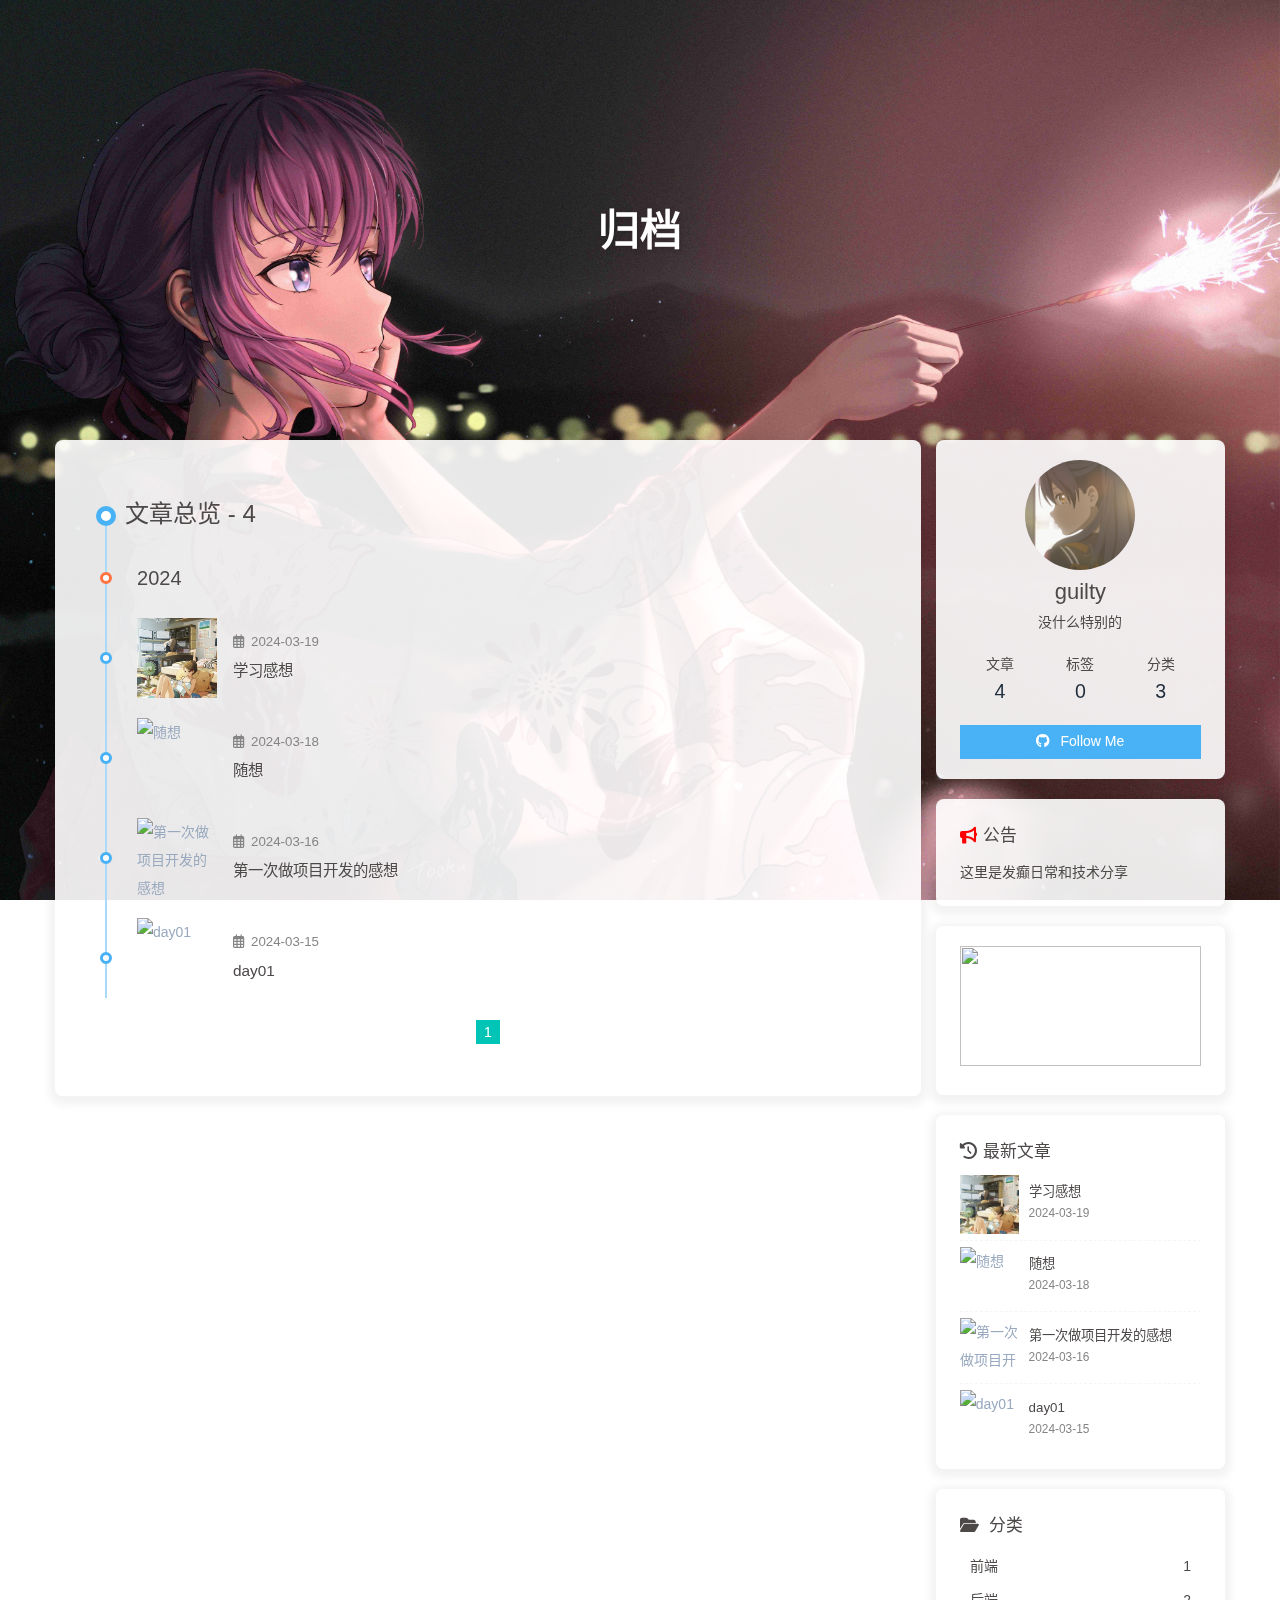
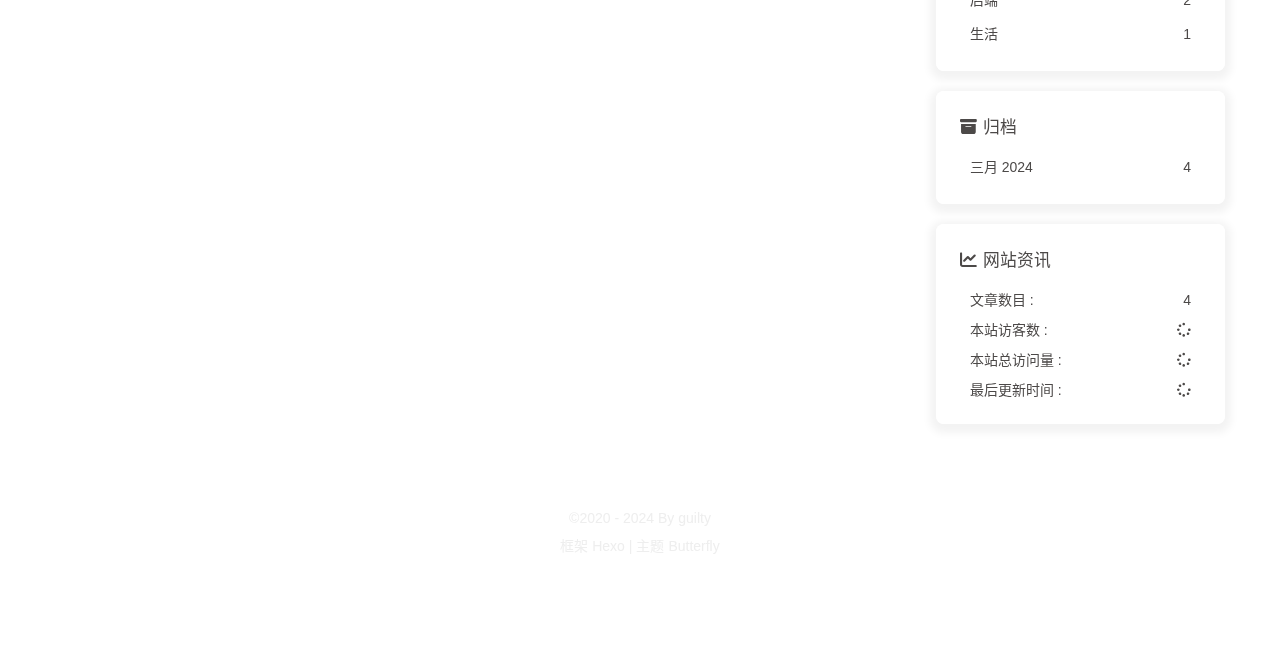
==== commit e98bf61f: "修改 Updated By Github Actions" ====
--- a/archives/index.html
+++ b/archives/index.html
@@ -53,7 +53,7 @@
   isHome: false,
   isHighlightShrink: false,
   isToc: false,
-  postUpdate: '2024-03-20 06:12:35'
+  postUpdate: '2024-03-20 08:21:49'
 }</script><script>(win=>{
       win.saveToLocal = {
         set: (key, value, ttl) => {
@@ -151,14 +151,14 @@
       }
       detectApple()
     })(window)</script><link rel="stylesheet" href="/css/custom.css" media="defer" onload="this.media='all'"><!-- hexo injector head_end start --><link rel="stylesheet" href="https://cdn.cbd.int/hexo-butterfly-clock-anzhiyu@1.1.6/lib/clock.min.css" /><link rel="stylesheet" href="https://npm.elemecdn.com/anzhiyu-blog@2.0.4/css/runtime/runtime.min.css" media="print" onload="this.media='all'"><link rel="stylesheet" href="https://cdn.cbd.int/hexo-butterfly-swiper-anzhiyu-pro/lib/swiper.min.css" media="print" onload="this.media='all'"><link rel="stylesheet" href="https://cdn.cbd.int/hexo-butterfly-swiper-anzhiyu-pro/lib/swiperstyle.css" media="print" onload="this.media='all'"><link rel="stylesheet" href="https://cdn.cbd.int/hexo-butterfly-swiper-anzhiyu-pro/lib/swiper.min.css" media="print" onload="this.media='all'"><link rel="stylesheet" href="https://cdn.cbd.int/hexo-butterfly-swiper-anzhiyu-pro/lib/swiperstyle.css" media="print" onload="this.media='all'"><link rel="stylesheet" href="https://cdn.cbd.int/hexo-butterfly-swiper-anzhiyu-pro/lib/categoryGroup.css" media="print" onload="this.media='all'"><link rel="stylesheet" href="https://cdn.cbd.int/hexo-butterfly-wowjs/lib/animate.min.css" media="print" onload="this.media='screen'"><!-- hexo injector head_end end --><meta name="generator" content="Hexo 7.1.1"><link rel="alternate" href="/atom.xml" title="ctc vlog" type="application/atom+xml">
-</head><body><div id="web_bg"></div><div id="sidebar"><div id="menu-mask"></div><div id="sidebar-menus"><div class="avatar-img is-center"><img src="/img/img02.png" onerror="onerror=null;src='/img/friend_404.gif'" alt="avatar"/></div><div class="sidebar-site-data site-data is-center"><a href="/archives/"><div class="headline">文章</div><div class="length-num">4</div></a><a href="/tags/"><div class="headline">标签</div><div class="length-num">0</div></a><a href="/categories/"><div class="headline">分类</div><div class="length-num">3</div></a></div><hr class="custom-hr"/><div class="menus_items"><div class="menus_item"><a class="site-page" href="/"><i class="fa-fw fas fa-home"></i><span> Home</span></a></div><div class="menus_item"><a class="site-page" href="/bangumis/index.html"><i class="fa-fw fas fa-home"></i><span> 追番</span></a></div><div class="menus_item"><a class="site-page" href="/comments/"><i class="fa-fw fas fa-envelope"></i><span> 留言板</span></a></div></div></div></div><div class="page" id="body-wrap"><header class="not-home-page" id="page-header"><nav id="nav"><span id="blog-info"><a href="/" title="ctc vlog"><span class="site-name">ctc vlog</span></a></span><div id="menus"><div id="search-button"><a class="site-page social-icon search" href="javascript:void(0);"><i class="fas fa-search fa-fw"></i><span> 搜索</span></a></div><div class="menus_items"><div class="menus_item"><a class="site-page" href="/"><i class="fa-fw fas fa-home"></i><span> Home</span></a></div><div class="menus_item"><a class="site-page" href="/bangumis/index.html"><i class="fa-fw fas fa-home"></i><span> 追番</span></a></div><div class="menus_item"><a class="site-page" href="/comments/"><i class="fa-fw fas fa-envelope"></i><span> 留言板</span></a></div></div><div id="toggle-menu"><a class="site-page" href="javascript:void(0);"><i class="fas fa-bars fa-fw"></i></a></div></div></nav><div id="page-site-info"><h1 id="site-title">归档</h1></div></header><main class="layout" id="content-inner"><div id="archive"><div class="article-sort-title">文章总览 - 4</div><div class="article-sort"><div class="article-sort-item year">2024</div><div class="article-sort-item"><a class="article-sort-item-img" href="/posts/1.html" title="第一次做项目开发的感想"><img src="/img/img04.jpg" alt="第一次做项目开发的感想" onerror="this.onerror=null;this.src='/img/404.jpg'"></a><div class="article-sort-item-info"><div class="article-sort-item-time"><i class="far fa-calendar-alt"></i><time class="post-meta-date-created" datetime="2024-03-20T06:12:19.267Z" title="发表于 2024-03-20 06:12:19">2024-03-20</time></div><a class="article-sort-item-title" href="/posts/1.html" title="第一次做项目开发的感想">第一次做项目开发的感想</a></div></div><div class="article-sort-item"><a class="article-sort-item-img" href="/posts/2.html" title="随想"><img src="/img/img05.jpg" alt="随想" onerror="this.onerror=null;this.src='/img/404.jpg'"></a><div class="article-sort-item-info"><div class="article-sort-item-time"><i class="far fa-calendar-alt"></i><time class="post-meta-date-created" datetime="2024-03-20T06:12:19.267Z" title="发表于 2024-03-20 06:12:19">2024-03-20</time></div><a class="article-sort-item-title" href="/posts/2.html" title="随想">随想</a></div></div><div class="article-sort-item"><a class="article-sort-item-img" href="/posts/3.html" title="学习感想"><img src="/img/img06.jpg" alt="学习感想" onerror="this.onerror=null;this.src='/img/404.jpg'"></a><div class="article-sort-item-info"><div class="article-sort-item-time"><i class="far fa-calendar-alt"></i><time class="post-meta-date-created" datetime="2024-03-20T06:12:19.267Z" title="发表于 2024-03-20 06:12:19">2024-03-20</time></div><a class="article-sort-item-title" href="/posts/3.html" title="学习感想">学习感想</a></div></div><div class="article-sort-item"><a class="article-sort-item-img" href="/posts/0.html" title="day01"><img src="/img/img03.png" alt="day01" onerror="this.onerror=null;this.src='/img/404.jpg'"></a><div class="article-sort-item-info"><div class="article-sort-item-time"><i class="far fa-calendar-alt"></i><time class="post-meta-date-created" datetime="2024-03-20T06:12:19.267Z" title="发表于 2024-03-20 06:12:19">2024-03-20</time></div><a class="article-sort-item-title" href="/posts/0.html" title="day01">day01</a></div></div></div><nav id="pagination"><div class="pagination"><span class="page-number current">1</span></div></nav></div><div class="aside-content" id="aside-content"><div class="card-widget card-info"><div class="is-center"><div class="avatar-img"><img src="/img/img02.png" onerror="this.onerror=null;this.src='/img/friend_404.gif'" alt="avatar"/></div><div class="author-info__name">guilty</div><div class="author-info__description">没什么特别的</div></div><div class="card-info-data site-data is-center"><a href="/archives/"><div class="headline">文章</div><div class="length-num">4</div></a><a href="/tags/"><div class="headline">标签</div><div class="length-num">0</div></a><a href="/categories/"><div class="headline">分类</div><div class="length-num">3</div></a></div><a id="card-info-btn" target="_blank" rel="noopener" href="https://github.com/xxxxxx"><i class="fab fa-github"></i><span>Follow Me</span></a></div><div class="card-widget card-announcement"><div class="item-headline"><i class="fas fa-bullhorn fa-shake"></i><span>公告</span></div><div class="announcement_content">这里是发癫日常和技术分享</div></div><div class="sticky_layout"><div class="card-widget card-recent-post"><div class="item-headline"><i class="fas fa-history"></i><span>最新文章</span></div><div class="aside-list"><div class="aside-list-item"><a class="thumbnail" href="/posts/1.html" title="第一次做项目开发的感想"><img src="/img/img04.jpg" onerror="this.onerror=null;this.src='/img/404.jpg'" alt="第一次做项目开发的感想"/></a><div class="content"><a class="title" href="/posts/1.html" title="第一次做项目开发的感想">第一次做项目开发的感想</a><time datetime="2024-03-20T06:12:19.267Z" title="发表于 2024-03-20 06:12:19">2024-03-20</time></div></div><div class="aside-list-item"><a class="thumbnail" href="/posts/2.html" title="随想"><img src="/img/img05.jpg" onerror="this.onerror=null;this.src='/img/404.jpg'" alt="随想"/></a><div class="content"><a class="title" href="/posts/2.html" title="随想">随想</a><time datetime="2024-03-20T06:12:19.267Z" title="发表于 2024-03-20 06:12:19">2024-03-20</time></div></div><div class="aside-list-item"><a class="thumbnail" href="/posts/3.html" title="学习感想"><img src="/img/img06.jpg" onerror="this.onerror=null;this.src='/img/404.jpg'" alt="学习感想"/></a><div class="content"><a class="title" href="/posts/3.html" title="学习感想">学习感想</a><time datetime="2024-03-20T06:12:19.267Z" title="发表于 2024-03-20 06:12:19">2024-03-20</time></div></div><div class="aside-list-item"><a class="thumbnail" href="/posts/0.html" title="day01"><img src="/img/img03.png" onerror="this.onerror=null;this.src='/img/404.jpg'" alt="day01"/></a><div class="content"><a class="title" href="/posts/0.html" title="day01">day01</a><time datetime="2024-03-20T06:12:19.267Z" title="发表于 2024-03-20 06:12:19">2024-03-20</time></div></div></div></div><div class="card-widget card-categories"><div class="item-headline">
+</head><body><div id="web_bg"></div><div id="sidebar"><div id="menu-mask"></div><div id="sidebar-menus"><div class="avatar-img is-center"><img src="/img/img02.png" onerror="onerror=null;src='/img/friend_404.gif'" alt="avatar"/></div><div class="sidebar-site-data site-data is-center"><a href="/archives/"><div class="headline">文章</div><div class="length-num">4</div></a><a href="/tags/"><div class="headline">标签</div><div class="length-num">0</div></a><a href="/categories/"><div class="headline">分类</div><div class="length-num">3</div></a></div><hr class="custom-hr"/><div class="menus_items"><div class="menus_item"><a class="site-page" href="/"><i class="fa-fw fas fa-home"></i><span> Home</span></a></div><div class="menus_item"><a class="site-page" href="/bangumis/index.html"><i class="fa-fw fas fa-home"></i><span> 追番</span></a></div><div class="menus_item"><a class="site-page" href="/comments/"><i class="fa-fw fas fa-envelope"></i><span> 留言板</span></a></div></div></div></div><div class="page" id="body-wrap"><header class="not-home-page" id="page-header"><nav id="nav"><span id="blog-info"><a href="/" title="ctc vlog"><span class="site-name">ctc vlog</span></a></span><div id="menus"><div id="search-button"><a class="site-page social-icon search" href="javascript:void(0);"><i class="fas fa-search fa-fw"></i><span> 搜索</span></a></div><div class="menus_items"><div class="menus_item"><a class="site-page" href="/"><i class="fa-fw fas fa-home"></i><span> Home</span></a></div><div class="menus_item"><a class="site-page" href="/bangumis/index.html"><i class="fa-fw fas fa-home"></i><span> 追番</span></a></div><div class="menus_item"><a class="site-page" href="/comments/"><i class="fa-fw fas fa-envelope"></i><span> 留言板</span></a></div></div><div id="toggle-menu"><a class="site-page" href="javascript:void(0);"><i class="fas fa-bars fa-fw"></i></a></div></div></nav><div id="page-site-info"><h1 id="site-title">归档</h1></div></header><main class="layout" id="content-inner"><div id="archive"><div class="article-sort-title">文章总览 - 4</div><div class="article-sort"><div class="article-sort-item year">2024</div><div class="article-sort-item"><a class="article-sort-item-img" href="/posts/3.html" title="学习感想"><img src="/img/img06.jpg" alt="学习感想" onerror="this.onerror=null;this.src='/img/404.jpg'"></a><div class="article-sort-item-info"><div class="article-sort-item-time"><i class="far fa-calendar-alt"></i><time class="post-meta-date-created" datetime="2024-03-19T00:00:00.000Z" title="发表于 2024-03-19 00:00:00">2024-03-19</time></div><a class="article-sort-item-title" href="/posts/3.html" title="学习感想">学习感想</a></div></div><div class="article-sort-item"><a class="article-sort-item-img" href="/posts/2.html" title="随想"><img src="/img/img05.jpg" alt="随想" onerror="this.onerror=null;this.src='/img/404.jpg'"></a><div class="article-sort-item-info"><div class="article-sort-item-time"><i class="far fa-calendar-alt"></i><time class="post-meta-date-created" datetime="2024-03-18T00:00:00.000Z" title="发表于 2024-03-18 00:00:00">2024-03-18</time></div><a class="article-sort-item-title" href="/posts/2.html" title="随想">随想</a></div></div><div class="article-sort-item"><a class="article-sort-item-img" href="/posts/1.html" title="第一次做项目开发的感想"><img src="/img/img04.jpg" alt="第一次做项目开发的感想" onerror="this.onerror=null;this.src='/img/404.jpg'"></a><div class="article-sort-item-info"><div class="article-sort-item-time"><i class="far fa-calendar-alt"></i><time class="post-meta-date-created" datetime="2024-03-16T00:00:00.000Z" title="发表于 2024-03-16 00:00:00">2024-03-16</time></div><a class="article-sort-item-title" href="/posts/1.html" title="第一次做项目开发的感想">第一次做项目开发的感想</a></div></div><div class="article-sort-item"><a class="article-sort-item-img" href="/posts/0.html" title="day01"><img src="/img/img03.png" alt="day01" onerror="this.onerror=null;this.src='/img/404.jpg'"></a><div class="article-sort-item-info"><div class="article-sort-item-time"><i class="far fa-calendar-alt"></i><time class="post-meta-date-created" datetime="2024-03-15T00:00:00.000Z" title="发表于 2024-03-15 00:00:00">2024-03-15</time></div><a class="article-sort-item-title" href="/posts/0.html" title="day01">day01</a></div></div></div><nav id="pagination"><div class="pagination"><span class="page-number current">1</span></div></nav></div><div class="aside-content" id="aside-content"><div class="card-widget card-info"><div class="is-center"><div class="avatar-img"><img src="/img/img02.png" onerror="this.onerror=null;this.src='/img/friend_404.gif'" alt="avatar"/></div><div class="author-info__name">guilty</div><div class="author-info__description">没什么特别的</div></div><div class="card-info-data site-data is-center"><a href="/archives/"><div class="headline">文章</div><div class="length-num">4</div></a><a href="/tags/"><div class="headline">标签</div><div class="length-num">0</div></a><a href="/categories/"><div class="headline">分类</div><div class="length-num">3</div></a></div><a id="card-info-btn" target="_blank" rel="noopener" href="https://github.com/xxxxxx"><i class="fab fa-github"></i><span>Follow Me</span></a></div><div class="card-widget card-announcement"><div class="item-headline"><i class="fas fa-bullhorn fa-shake"></i><span>公告</span></div><div class="announcement_content">这里是发癫日常和技术分享</div></div><div class="sticky_layout"><div class="card-widget card-recent-post"><div class="item-headline"><i class="fas fa-history"></i><span>最新文章</span></div><div class="aside-list"><div class="aside-list-item"><a class="thumbnail" href="/posts/3.html" title="学习感想"><img src="/img/img06.jpg" onerror="this.onerror=null;this.src='/img/404.jpg'" alt="学习感想"/></a><div class="content"><a class="title" href="/posts/3.html" title="学习感想">学习感想</a><time datetime="2024-03-19T00:00:00.000Z" title="发表于 2024-03-19 00:00:00">2024-03-19</time></div></div><div class="aside-list-item"><a class="thumbnail" href="/posts/2.html" title="随想"><img src="/img/img05.jpg" onerror="this.onerror=null;this.src='/img/404.jpg'" alt="随想"/></a><div class="content"><a class="title" href="/posts/2.html" title="随想">随想</a><time datetime="2024-03-18T00:00:00.000Z" title="发表于 2024-03-18 00:00:00">2024-03-18</time></div></div><div class="aside-list-item"><a class="thumbnail" href="/posts/1.html" title="第一次做项目开发的感想"><img src="/img/img04.jpg" onerror="this.onerror=null;this.src='/img/404.jpg'" alt="第一次做项目开发的感想"/></a><div class="content"><a class="title" href="/posts/1.html" title="第一次做项目开发的感想">第一次做项目开发的感想</a><time datetime="2024-03-16T00:00:00.000Z" title="发表于 2024-03-16 00:00:00">2024-03-16</time></div></div><div class="aside-list-item"><a class="thumbnail" href="/posts/0.html" title="day01"><img src="/img/img03.png" onerror="this.onerror=null;this.src='/img/404.jpg'" alt="day01"/></a><div class="content"><a class="title" href="/posts/0.html" title="day01">day01</a><time datetime="2024-03-15T00:00:00.000Z" title="发表于 2024-03-15 00:00:00">2024-03-15</time></div></div></div></div><div class="card-widget card-categories"><div class="item-headline">
             <i class="fas fa-folder-open"></i>
             <span>分类</span>
             
             </div>
             <ul class="card-category-list" id="aside-cat-list">
             <li class="card-category-list-item "><a class="card-category-list-link" href="/categories/%E5%89%8D%E7%AB%AF/"><span class="card-category-list-name">前端</span><span class="card-category-list-count">1</span></a></li><li class="card-category-list-item "><a class="card-category-list-link" href="/categories/%E5%90%8E%E7%AB%AF/"><span class="card-category-list-name">后端</span><span class="card-category-list-count">2</span></a></li><li class="card-category-list-item "><a class="card-category-list-link" href="/categories/%E7%94%9F%E6%B4%BB/"><span class="card-category-list-name">生活</span><span class="card-category-list-count">1</span></a></li>
-            </ul></div><div class="card-widget card-archives"><div class="item-headline"><i class="fas fa-archive"></i><span>归档</span></div><ul class="card-archive-list"><li class="card-archive-list-item"><a class="card-archive-list-link" href="/archives/2024/03/"><span class="card-archive-list-date">三月 2024</span><span class="card-archive-list-count">4</span></a></li></ul></div><div class="card-widget card-webinfo"><div class="item-headline"><i class="fas fa-chart-line"></i><span>网站资讯</span></div><div class="webinfo"><div class="webinfo-item"><div class="item-name">文章数目 :</div><div class="item-count">4</div></div><div class="webinfo-item"><div class="item-name">本站访客数 :</div><div class="item-count" id="busuanzi_value_site_uv"><i class="fa-solid fa-spinner fa-spin"></i></div></div><div class="webinfo-item"><div class="item-name">本站总访问量 :</div><div class="item-count" id="busuanzi_value_site_pv"><i class="fa-solid fa-spinner fa-spin"></i></div></div><div class="webinfo-item"><div class="item-name">最后更新时间 :</div><div class="item-count" id="last-push-date" data-lastPushDate="2024-03-20T06:12:35.911Z"><i class="fa-solid fa-spinner fa-spin"></i></div></div></div></div></div></div></main><footer id="footer"><div id="footer-wrap"><div class="copyright">&copy;2020 - 2024 By guilty</div><div class="framework-info"><span>框架 </span><a target="_blank" rel="noopener" href="https://hexo.io">Hexo</a><span class="footer-separator">|</span><span>主题 </span><a target="_blank" rel="noopener" href="https://github.com/jerryc127/hexo-theme-butterfly">Butterfly</a></div></div></footer></div><div id="rightside"><div id="rightside-config-hide"><button id="darkmode" type="button" title="浅色和深色模式转换"><i class="fas fa-adjust"></i></button><button id="hide-aside-btn" type="button" title="单栏和双栏切换"><i class="fas fa-arrows-alt-h"></i></button></div><div id="rightside-config-show"><button id="rightside-config" type="button" title="设置"><i class="fas fa-cog fa-spin"></i></button><button id="go-up" type="button" title="回到顶部"><span class="scroll-percent"></span><i class="fas fa-arrow-up"></i></button></div></div><div><script src="/js/utils.js?v=4.13.0"></script><script src="/js/main.js?v=4.13.0"></script><script src="https://cdn.jsdelivr.net/npm/@fancyapps/ui@5.0.33/dist/fancybox/fancybox.umd.min.js"></script><script>function panguFn () {
+            </ul></div><div class="card-widget card-archives"><div class="item-headline"><i class="fas fa-archive"></i><span>归档</span></div><ul class="card-archive-list"><li class="card-archive-list-item"><a class="card-archive-list-link" href="/archives/2024/03/"><span class="card-archive-list-date">三月 2024</span><span class="card-archive-list-count">4</span></a></li></ul></div><div class="card-widget card-webinfo"><div class="item-headline"><i class="fas fa-chart-line"></i><span>网站资讯</span></div><div class="webinfo"><div class="webinfo-item"><div class="item-name">文章数目 :</div><div class="item-count">4</div></div><div class="webinfo-item"><div class="item-name">本站访客数 :</div><div class="item-count" id="busuanzi_value_site_uv"><i class="fa-solid fa-spinner fa-spin"></i></div></div><div class="webinfo-item"><div class="item-name">本站总访问量 :</div><div class="item-count" id="busuanzi_value_site_pv"><i class="fa-solid fa-spinner fa-spin"></i></div></div><div class="webinfo-item"><div class="item-name">最后更新时间 :</div><div class="item-count" id="last-push-date" data-lastPushDate="2024-03-20T08:21:49.289Z"><i class="fa-solid fa-spinner fa-spin"></i></div></div></div></div></div></div></main><footer id="footer"><div id="footer-wrap"><div class="copyright">&copy;2020 - 2024 By guilty</div><div class="framework-info"><span>框架 </span><a target="_blank" rel="noopener" href="https://hexo.io">Hexo</a><span class="footer-separator">|</span><span>主题 </span><a target="_blank" rel="noopener" href="https://github.com/jerryc127/hexo-theme-butterfly">Butterfly</a></div></div></footer></div><div id="rightside"><div id="rightside-config-hide"><button id="darkmode" type="button" title="浅色和深色模式转换"><i class="fas fa-adjust"></i></button><button id="hide-aside-btn" type="button" title="单栏和双栏切换"><i class="fas fa-arrows-alt-h"></i></button></div><div id="rightside-config-show"><button id="rightside-config" type="button" title="设置"><i class="fas fa-cog fa-spin"></i></button><button id="go-up" type="button" title="回到顶部"><span class="scroll-percent"></span><i class="fas fa-arrow-up"></i></button></div></div><div><script src="/js/utils.js?v=4.13.0"></script><script src="/js/main.js?v=4.13.0"></script><script src="https://cdn.jsdelivr.net/npm/@fancyapps/ui@5.0.33/dist/fancybox/fancybox.umd.min.js"></script><script>function panguFn () {
   if (typeof pangu === 'object') pangu.autoSpacingPage()
   else {
     getScript('https://cdn.jsdelivr.net/npm/pangu@4.0.7/dist/browser/pangu.min.js')
@@ -300,7 +300,7 @@
   </script><script async src="/js/runtime/runtime.min.js"></script><script data-pjax>
   function butterfly_swiper_injector_config(){
     var parent_div_git = document.getElementById('recent-posts');
-    var item_html = '<div class="recent-post-item swiper_container_card" style="height: auto;width: 100%"><div id="random"><div id="random-banner"><canvas id="peoplecanvas"></canvas></div><a id="random-hover" style="width:100%;height:auto;" href="javascript:toRandomPost()" rel="external nofollow noreferrer" one-link-mark="yes"><i class="fa fa-paper-plane" style="margin-left:10px"></i><div style="margin-left:10px">随便逛逛<i class="fa-solid fa-arrow-right" style="margin-left:10px"></i></div></a></div><div class="blog-slider swiper-container-fade swiper-container-horizontal" id="swiper_container"><div class="blog-slider__wrp swiper-wrapper" style="transition-duration: 0ms;"><div class="blog-slider__item swiper-slide" style="width: 750px; opacity: 1; transform: translate3d(0px, 0px, 0px); transition-duration: 0ms;"><a class="blog-slider__img" onclick="pjax.loadUrl(&quot;posts/3.html&quot;);" href="javascript:void(0);" alt=""><img width="48" height="48" src="/img/img06.jpg" alt="" onerror="this.src=https://cdn.cbd.int/akilar-candyassets/image/loading.gif; this.onerror = null;"/></a><div class="blog-slider__content"><span class="blog-slider__code">2024-03-20</span><a class="blog-slider__title" onclick="pjax.loadUrl(&quot;posts/3.html&quot;);" href="javascript:void(0);" alt="">学习感想</a><div class="blog-slider__text">一个学习阶段下的想法</div><a class="blog-slider__button" onclick="pjax.loadUrl(&quot;posts/3.html&quot;);" href="javascript:void(0);" alt="">详情       </a></div></div><div class="blog-slider__item swiper-slide" style="width: 750px; opacity: 1; transform: translate3d(0px, 0px, 0px); transition-duration: 0ms;"><a class="blog-slider__img" onclick="pjax.loadUrl(&quot;posts/2.html&quot;);" href="javascript:void(0);" alt=""><img width="48" height="48" src="/img/img05.jpg" alt="" onerror="this.src=https://cdn.cbd.int/akilar-candyassets/image/loading.gif; this.onerror = null;"/></a><div class="blog-slider__content"><span class="blog-slider__code">2024-03-20</span><a class="blog-slider__title" onclick="pjax.loadUrl(&quot;posts/2.html&quot;);" href="javascript:void(0);" alt="">随想</a><div class="blog-slider__text">日记</div><a class="blog-slider__button" onclick="pjax.loadUrl(&quot;posts/2.html&quot;);" href="javascript:void(0);" alt="">详情       </a></div></div><div class="blog-slider__item swiper-slide" style="width: 750px; opacity: 1; transform: translate3d(0px, 0px, 0px); transition-duration: 0ms;"><a class="blog-slider__img" onclick="pjax.loadUrl(&quot;posts/1.html&quot;);" href="javascript:void(0);" alt=""><img width="48" height="48" src="/img/img04.jpg" alt="" onerror="this.src=https://cdn.cbd.int/akilar-candyassets/image/loading.gif; this.onerror = null;"/></a><div class="blog-slider__content"><span class="blog-slider__code">2024-03-20</span><a class="blog-slider__title" onclick="pjax.loadUrl(&quot;posts/1.html&quot;);" href="javascript:void(0);" alt="">第一次做项目开发的感想</a><div class="blog-slider__text">再怎么看我也不知道怎么描述它的啦！</div><a class="blog-slider__button" onclick="pjax.loadUrl(&quot;posts/1.html&quot;);" href="javascript:void(0);" alt="">详情       </a></div></div><div class="blog-slider__item swiper-slide" style="width: 750px; opacity: 1; transform: translate3d(0px, 0px, 0px); transition-duration: 0ms;"><a class="blog-slider__img" onclick="pjax.loadUrl(&quot;posts/0.html&quot;);" href="javascript:void(0);" alt=""><img width="48" height="48" src="/img/img03.png" alt="" onerror="this.src=https://cdn.cbd.int/akilar-candyassets/image/loading.gif; this.onerror = null;"/></a><div class="blog-slider__content"><span class="blog-slider__code">2024-03-20</span><a class="blog-slider__title" onclick="pjax.loadUrl(&quot;posts/0.html&quot;);" href="javascript:void(0);" alt="">day01</a><div class="blog-slider__text">分享一下</div><a class="blog-slider__button" onclick="pjax.loadUrl(&quot;posts/0.html&quot;);" href="javascript:void(0);" alt="">详情       </a></div></div></div><div class="blog-slider__pagination swiper-pagination-clickable swiper-pagination-bullets"></div></div></div>';
+    var item_html = '<div class="recent-post-item swiper_container_card" style="height: auto;width: 100%"><div id="random"><div id="random-banner"><canvas id="peoplecanvas"></canvas></div><a id="random-hover" style="width:100%;height:auto;" href="javascript:toRandomPost()" rel="external nofollow noreferrer" one-link-mark="yes"><i class="fa fa-paper-plane" style="margin-left:10px"></i><div style="margin-left:10px">随便逛逛<i class="fa-solid fa-arrow-right" style="margin-left:10px"></i></div></a></div><div class="blog-slider swiper-container-fade swiper-container-horizontal" id="swiper_container"><div class="blog-slider__wrp swiper-wrapper" style="transition-duration: 0ms;"><div class="blog-slider__item swiper-slide" style="width: 750px; opacity: 1; transform: translate3d(0px, 0px, 0px); transition-duration: 0ms;"><a class="blog-slider__img" onclick="pjax.loadUrl(&quot;posts/3.html&quot;);" href="javascript:void(0);" alt=""><img width="48" height="48" src="/img/img06.jpg" alt="" onerror="this.src=https://cdn.cbd.int/akilar-candyassets/image/loading.gif; this.onerror = null;"/></a><div class="blog-slider__content"><span class="blog-slider__code">2024-03-19</span><a class="blog-slider__title" onclick="pjax.loadUrl(&quot;posts/3.html&quot;);" href="javascript:void(0);" alt="">学习感想</a><div class="blog-slider__text">一个学习阶段下的想法</div><a class="blog-slider__button" onclick="pjax.loadUrl(&quot;posts/3.html&quot;);" href="javascript:void(0);" alt="">详情       </a></div></div><div class="blog-slider__item swiper-slide" style="width: 750px; opacity: 1; transform: translate3d(0px, 0px, 0px); transition-duration: 0ms;"><a class="blog-slider__img" onclick="pjax.loadUrl(&quot;posts/2.html&quot;);" href="javascript:void(0);" alt=""><img width="48" height="48" src="/img/img05.jpg" alt="" onerror="this.src=https://cdn.cbd.int/akilar-candyassets/image/loading.gif; this.onerror = null;"/></a><div class="blog-slider__content"><span class="blog-slider__code">2024-03-18</span><a class="blog-slider__title" onclick="pjax.loadUrl(&quot;posts/2.html&quot;);" href="javascript:void(0);" alt="">随想</a><div class="blog-slider__text">日记</div><a class="blog-slider__button" onclick="pjax.loadUrl(&quot;posts/2.html&quot;);" href="javascript:void(0);" alt="">详情       </a></div></div><div class="blog-slider__item swiper-slide" style="width: 750px; opacity: 1; transform: translate3d(0px, 0px, 0px); transition-duration: 0ms;"><a class="blog-slider__img" onclick="pjax.loadUrl(&quot;posts/1.html&quot;);" href="javascript:void(0);" alt=""><img width="48" height="48" src="/img/img04.jpg" alt="" onerror="this.src=https://cdn.cbd.int/akilar-candyassets/image/loading.gif; this.onerror = null;"/></a><div class="blog-slider__content"><span class="blog-slider__code">2024-03-16</span><a class="blog-slider__title" onclick="pjax.loadUrl(&quot;posts/1.html&quot;);" href="javascript:void(0);" alt="">第一次做项目开发的感想</a><div class="blog-slider__text">再怎么看我也不知道怎么描述它的啦！</div><a class="blog-slider__button" onclick="pjax.loadUrl(&quot;posts/1.html&quot;);" href="javascript:void(0);" alt="">详情       </a></div></div><div class="blog-slider__item swiper-slide" style="width: 750px; opacity: 1; transform: translate3d(0px, 0px, 0px); transition-duration: 0ms;"><a class="blog-slider__img" onclick="pjax.loadUrl(&quot;posts/0.html&quot;);" href="javascript:void(0);" alt=""><img width="48" height="48" src="/img/img03.png" alt="" onerror="this.src=https://cdn.cbd.int/akilar-candyassets/image/loading.gif; this.onerror = null;"/></a><div class="blog-slider__content"><span class="blog-slider__code">2024-03-15</span><a class="blog-slider__title" onclick="pjax.loadUrl(&quot;posts/0.html&quot;);" href="javascript:void(0);" alt="">day01</a><div class="blog-slider__text">分享一下</div><a class="blog-slider__button" onclick="pjax.loadUrl(&quot;posts/0.html&quot;);" href="javascript:void(0);" alt="">详情       </a></div></div></div><div class="blog-slider__pagination swiper-pagination-clickable swiper-pagination-bullets"></div></div></div>';
     console.log('已挂载butterfly_swiper')
     parent_div_git.insertAdjacentHTML("afterbegin",item_html)
     }
@@ -324,7 +324,7 @@
   </script><script defer src="https://npm.elemecdn.com/anzhiyu-blog@1.1.6/js/swiper.min.js"></script><script defer data-pjax src="https://cdn.cbd.int/hexo-butterfly-swiper-anzhiyu-pro/lib/swiper_init.js"></script><script data-pjax src="https://lf26-cdn-tos.bytecdntp.com/cdn/expire-1-M/gsap/3.9.1/gsap.min.js"></script><script defer src="https://npm.elemecdn.com/hexo-butterfly-swiper-anzhiyu-pro/lib/people.min.js"></script><script async src="/anzhiyu/random.js"></script><script data-pjax>
   function butterfly_swiper_injector_config(){
     var parent_div_git = document.getElementById('recent-posts');
-    var item_html = '<div class="swiper_container_card" style="height: auto;width: 100%"><div id="bannerGroup"><div id="random"><div id="random-banner"><canvas id="peoplecanvas"></canvas></div><a id="random-hover" style="width:100%;height:auto;" href="javascript:toRandomPost()" rel="external nofollow noreferrer" one-link-mark="yes"><i class="fa fa-paper-plane" style="margin-left:10px"></i><div style="margin-left:10px">随便逛逛<i class="fa-solid fa-arrow-right" style="margin-left:10px"></i></div></a></div><div class="categoryGroup"><div class="categoryItem" style="box-shadow:var(--anzhiyu-shadow-blue)"><a class="categoryButton blue" onclick="pjax.loadUrl(&quot;/categories/前端/&quot;);" href="javascript:void(0);"><span class="categoryButtonText">前端</span><i class="fas fa-dove"></i></a></div><div class="categoryItem" style="box-shadow:var(--anzhiyu-shadow-red)"><a class="categoryButton red" onclick="pjax.loadUrl(&quot;/categories/后端/&quot;);" href="javascript:void(0);"><span class="categoryButtonText">后端</span><i class="fas fa-burn"></i></a></div><div class="categoryItem" style="box-shadow:var(--anzhiyu-shadow-green)"><a class="categoryButton green" onclick="pjax.loadUrl(&quot;/categories/生活/&quot;);" href="javascript:void(0);"><span class="categoryButtonText">生活</span><i class="fas fa-book"></i></a></div></div></div><div id="swiper_container_blog"><div class="blog-slider swiper-container-fade swiper-container-horizontal" id="swiper_container"><div class="blog-slider__wrp swiper-wrapper" style="transition-duration: 0ms;"><div class="blog-slider__item swiper-slide" style="width: 750px; opacity: 1; transform: translate3d(0px, 0px, 0px); transition-duration: 0ms;"><a class="blog-slider__img" onclick="pjax.loadUrl(&quot;posts/3.html&quot;);" href="javascript:void(0);" title="学习感想"><img width="48" height="48" src="/img/img06.jpg" alt="图片" onerror="this.src=https://cdn.cbd.int/akilar-candyassets/image/loading.gif; this.onerror = null;"/></a><div class="blog-slider__content"><span class="blog-slider__code">2024-03-20</span><a class="blog-slider__title" onclick="pjax.loadUrl(&quot;posts/3.html&quot;);" href="javascript:void(0);" alt="">学习感想</a><div class="blog-slider__text">一个学习阶段下的想法</div><a class="blog-slider__button" onclick="pjax.loadUrl(&quot;posts/3.html&quot;);" href="javascript:void(0);" alt="">详情       </a></div></div><div class="blog-slider__item swiper-slide" style="width: 750px; opacity: 1; transform: translate3d(0px, 0px, 0px); transition-duration: 0ms;"><a class="blog-slider__img" onclick="pjax.loadUrl(&quot;posts/2.html&quot;);" href="javascript:void(0);" title="随想"><img width="48" height="48" src="/img/img05.jpg" alt="图片" onerror="this.src=https://cdn.cbd.int/akilar-candyassets/image/loading.gif; this.onerror = null;"/></a><div class="blog-slider__content"><span class="blog-slider__code">2024-03-20</span><a class="blog-slider__title" onclick="pjax.loadUrl(&quot;posts/2.html&quot;);" href="javascript:void(0);" alt="">随想</a><div class="blog-slider__text">日记</div><a class="blog-slider__button" onclick="pjax.loadUrl(&quot;posts/2.html&quot;);" href="javascript:void(0);" alt="">详情       </a></div></div><div class="blog-slider__item swiper-slide" style="width: 750px; opacity: 1; transform: translate3d(0px, 0px, 0px); transition-duration: 0ms;"><a class="blog-slider__img" onclick="pjax.loadUrl(&quot;posts/1.html&quot;);" href="javascript:void(0);" title="第一次做项目开发的感想"><img width="48" height="48" src="/img/img04.jpg" alt="图片" onerror="this.src=https://cdn.cbd.int/akilar-candyassets/image/loading.gif; this.onerror = null;"/></a><div class="blog-slider__content"><span class="blog-slider__code">2024-03-20</span><a class="blog-slider__title" onclick="pjax.loadUrl(&quot;posts/1.html&quot;);" href="javascript:void(0);" alt="">第一次做项目开发的感想</a><div class="blog-slider__text">再怎么看我也不知道怎么描述它的啦！</div><a class="blog-slider__button" onclick="pjax.loadUrl(&quot;posts/1.html&quot;);" href="javascript:void(0);" alt="">详情       </a></div></div><div class="blog-slider__item swiper-slide" style="width: 750px; opacity: 1; transform: translate3d(0px, 0px, 0px); transition-duration: 0ms;"><a class="blog-slider__img" onclick="pjax.loadUrl(&quot;posts/0.html&quot;);" href="javascript:void(0);" title="day01"><img width="48" height="48" src="/img/img03.png" alt="图片" onerror="this.src=https://cdn.cbd.int/akilar-candyassets/image/loading.gif; this.onerror = null;"/></a><div class="blog-slider__content"><span class="blog-slider__code">2024-03-20</span><a class="blog-slider__title" onclick="pjax.loadUrl(&quot;posts/0.html&quot;);" href="javascript:void(0);" alt="">day01</a><div class="blog-slider__text">分享一下</div><a class="blog-slider__button" onclick="pjax.loadUrl(&quot;posts/0.html&quot;);" href="javascript:void(0);" alt="">详情       </a></div></div></div><div class="blog-slider__pagination swiper-pagination-clickable swiper-pagination-bullets"></div></div><div id="topGroup"><div class="topGroup"><div class="top-group-list-item"><div class="post_cover left_radius"><a onclick="pjax.loadUrl(&quot;posts/3.html&quot;);" href="javascript:void(0);" alt="" title="学习感想" data-pjax-state="data-pjax-state"><span class="top-group-text">荐</span><img class="post_bg" alt="学习感想" src="/img/img06.jpg" onerror="this.src=https://cdn.cbd.int/akilar-candyassets/image/loading.gif; this.onerror = null;"/></a></div><div class="top-group-info"><a class="article-title" onclick="pjax.loadUrl(&quot;posts/3.html&quot;);" href="javascript:void(0);" alt="" title="学习感想" data-pjax-state="data-pjax-state">学习感想</a></div></div><div class="top-group-list-item"><div class="post_cover left_radius"><a onclick="pjax.loadUrl(&quot;posts/2.html&quot;);" href="javascript:void(0);" alt="" title="随想" data-pjax-state="data-pjax-state"><span class="top-group-text">荐</span><img class="post_bg" alt="随想" src="/img/img05.jpg" onerror="this.src=https://cdn.cbd.int/akilar-candyassets/image/loading.gif; this.onerror = null;"/></a></div><div class="top-group-info"><a class="article-title" onclick="pjax.loadUrl(&quot;posts/2.html&quot;);" href="javascript:void(0);" alt="" title="随想" data-pjax-state="data-pjax-state">随想</a></div></div><div class="top-group-list-item"><div class="post_cover left_radius"><a onclick="pjax.loadUrl(&quot;posts/1.html&quot;);" href="javascript:void(0);" alt="" title="第一次做项目开发的感想" data-pjax-state="data-pjax-state"><span class="top-group-text">荐</span><img class="post_bg" alt="第一次做项目开发的感想" src="/img/img04.jpg" onerror="this.src=https://cdn.cbd.int/akilar-candyassets/image/loading.gif; this.onerror = null;"/></a></div><div class="top-group-info"><a class="article-title" onclick="pjax.loadUrl(&quot;posts/1.html&quot;);" href="javascript:void(0);" alt="" title="第一次做项目开发的感想" data-pjax-state="data-pjax-state">第一次做项目开发的感想</a></div></div><div class="top-group-list-item"><div class="post_cover left_radius"><a onclick="pjax.loadUrl(&quot;posts/0.html&quot;);" href="javascript:void(0);" alt="" title="day01" data-pjax-state="data-pjax-state"><span class="top-group-text">荐</span><img class="post_bg" alt="day01" src="/img/img03.png" onerror="this.src=https://cdn.cbd.int/akilar-candyassets/image/loading.gif; this.onerror = null;"/></a></div><div class="top-group-info"><a class="article-title" onclick="pjax.loadUrl(&quot;posts/0.html&quot;);" href="javascript:void(0);" alt="" title="day01" data-pjax-state="data-pjax-state">day01</a></div></div><div class="top-group-list-none"></div><div class="top-group-list-none"></div><div class="top-group-list-none"></div></div></div></div></div>';
+    var item_html = '<div class="swiper_container_card" style="height: auto;width: 100%"><div id="bannerGroup"><div id="random"><div id="random-banner"><canvas id="peoplecanvas"></canvas></div><a id="random-hover" style="width:100%;height:auto;" href="javascript:toRandomPost()" rel="external nofollow noreferrer" one-link-mark="yes"><i class="fa fa-paper-plane" style="margin-left:10px"></i><div style="margin-left:10px">随便逛逛<i class="fa-solid fa-arrow-right" style="margin-left:10px"></i></div></a></div><div class="categoryGroup"><div class="categoryItem" style="box-shadow:var(--anzhiyu-shadow-blue)"><a class="categoryButton blue" onclick="pjax.loadUrl(&quot;/categories/前端/&quot;);" href="javascript:void(0);"><span class="categoryButtonText">前端</span><i class="fas fa-dove"></i></a></div><div class="categoryItem" style="box-shadow:var(--anzhiyu-shadow-red)"><a class="categoryButton red" onclick="pjax.loadUrl(&quot;/categories/后端/&quot;);" href="javascript:void(0);"><span class="categoryButtonText">后端</span><i class="fas fa-burn"></i></a></div><div class="categoryItem" style="box-shadow:var(--anzhiyu-shadow-green)"><a class="categoryButton green" onclick="pjax.loadUrl(&quot;/categories/生活/&quot;);" href="javascript:void(0);"><span class="categoryButtonText">生活</span><i class="fas fa-book"></i></a></div></div></div><div id="swiper_container_blog"><div class="blog-slider swiper-container-fade swiper-container-horizontal" id="swiper_container"><div class="blog-slider__wrp swiper-wrapper" style="transition-duration: 0ms;"><div class="blog-slider__item swiper-slide" style="width: 750px; opacity: 1; transform: translate3d(0px, 0px, 0px); transition-duration: 0ms;"><a class="blog-slider__img" onclick="pjax.loadUrl(&quot;posts/3.html&quot;);" href="javascript:void(0);" title="学习感想"><img width="48" height="48" src="/img/img06.jpg" alt="图片" onerror="this.src=https://cdn.cbd.int/akilar-candyassets/image/loading.gif; this.onerror = null;"/></a><div class="blog-slider__content"><span class="blog-slider__code">2024-03-19</span><a class="blog-slider__title" onclick="pjax.loadUrl(&quot;posts/3.html&quot;);" href="javascript:void(0);" alt="">学习感想</a><div class="blog-slider__text">一个学习阶段下的想法</div><a class="blog-slider__button" onclick="pjax.loadUrl(&quot;posts/3.html&quot;);" href="javascript:void(0);" alt="">详情       </a></div></div><div class="blog-slider__item swiper-slide" style="width: 750px; opacity: 1; transform: translate3d(0px, 0px, 0px); transition-duration: 0ms;"><a class="blog-slider__img" onclick="pjax.loadUrl(&quot;posts/2.html&quot;);" href="javascript:void(0);" title="随想"><img width="48" height="48" src="/img/img05.jpg" alt="图片" onerror="this.src=https://cdn.cbd.int/akilar-candyassets/image/loading.gif; this.onerror = null;"/></a><div class="blog-slider__content"><span class="blog-slider__code">2024-03-18</span><a class="blog-slider__title" onclick="pjax.loadUrl(&quot;posts/2.html&quot;);" href="javascript:void(0);" alt="">随想</a><div class="blog-slider__text">日记</div><a class="blog-slider__button" onclick="pjax.loadUrl(&quot;posts/2.html&quot;);" href="javascript:void(0);" alt="">详情       </a></div></div><div class="blog-slider__item swiper-slide" style="width: 750px; opacity: 1; transform: translate3d(0px, 0px, 0px); transition-duration: 0ms;"><a class="blog-slider__img" onclick="pjax.loadUrl(&quot;posts/1.html&quot;);" href="javascript:void(0);" title="第一次做项目开发的感想"><img width="48" height="48" src="/img/img04.jpg" alt="图片" onerror="this.src=https://cdn.cbd.int/akilar-candyassets/image/loading.gif; this.onerror = null;"/></a><div class="blog-slider__content"><span class="blog-slider__code">2024-03-16</span><a class="blog-slider__title" onclick="pjax.loadUrl(&quot;posts/1.html&quot;);" href="javascript:void(0);" alt="">第一次做项目开发的感想</a><div class="blog-slider__text">再怎么看我也不知道怎么描述它的啦！</div><a class="blog-slider__button" onclick="pjax.loadUrl(&quot;posts/1.html&quot;);" href="javascript:void(0);" alt="">详情       </a></div></div><div class="blog-slider__item swiper-slide" style="width: 750px; opacity: 1; transform: translate3d(0px, 0px, 0px); transition-duration: 0ms;"><a class="blog-slider__img" onclick="pjax.loadUrl(&quot;posts/0.html&quot;);" href="javascript:void(0);" title="day01"><img width="48" height="48" src="/img/img03.png" alt="图片" onerror="this.src=https://cdn.cbd.int/akilar-candyassets/image/loading.gif; this.onerror = null;"/></a><div class="blog-slider__content"><span class="blog-slider__code">2024-03-15</span><a class="blog-slider__title" onclick="pjax.loadUrl(&quot;posts/0.html&quot;);" href="javascript:void(0);" alt="">day01</a><div class="blog-slider__text">分享一下</div><a class="blog-slider__button" onclick="pjax.loadUrl(&quot;posts/0.html&quot;);" href="javascript:void(0);" alt="">详情       </a></div></div></div><div class="blog-slider__pagination swiper-pagination-clickable swiper-pagination-bullets"></div></div><div id="topGroup"><div class="topGroup"><div class="top-group-list-item"><div class="post_cover left_radius"><a onclick="pjax.loadUrl(&quot;posts/3.html&quot;);" href="javascript:void(0);" alt="" title="学习感想" data-pjax-state="data-pjax-state"><span class="top-group-text">荐</span><img class="post_bg" alt="学习感想" src="/img/img06.jpg" onerror="this.src=https://cdn.cbd.int/akilar-candyassets/image/loading.gif; this.onerror = null;"/></a></div><div class="top-group-info"><a class="article-title" onclick="pjax.loadUrl(&quot;posts/3.html&quot;);" href="javascript:void(0);" alt="" title="学习感想" data-pjax-state="data-pjax-state">学习感想</a></div></div><div class="top-group-list-item"><div class="post_cover left_radius"><a onclick="pjax.loadUrl(&quot;posts/2.html&quot;);" href="javascript:void(0);" alt="" title="随想" data-pjax-state="data-pjax-state"><span class="top-group-text">荐</span><img class="post_bg" alt="随想" src="/img/img05.jpg" onerror="this.src=https://cdn.cbd.int/akilar-candyassets/image/loading.gif; this.onerror = null;"/></a></div><div class="top-group-info"><a class="article-title" onclick="pjax.loadUrl(&quot;posts/2.html&quot;);" href="javascript:void(0);" alt="" title="随想" data-pjax-state="data-pjax-state">随想</a></div></div><div class="top-group-list-item"><div class="post_cover left_radius"><a onclick="pjax.loadUrl(&quot;posts/1.html&quot;);" href="javascript:void(0);" alt="" title="第一次做项目开发的感想" data-pjax-state="data-pjax-state"><span class="top-group-text">荐</span><img class="post_bg" alt="第一次做项目开发的感想" src="/img/img04.jpg" onerror="this.src=https://cdn.cbd.int/akilar-candyassets/image/loading.gif; this.onerror = null;"/></a></div><div class="top-group-info"><a class="article-title" onclick="pjax.loadUrl(&quot;posts/1.html&quot;);" href="javascript:void(0);" alt="" title="第一次做项目开发的感想" data-pjax-state="data-pjax-state">第一次做项目开发的感想</a></div></div><div class="top-group-list-item"><div class="post_cover left_radius"><a onclick="pjax.loadUrl(&quot;posts/0.html&quot;);" href="javascript:void(0);" alt="" title="day01" data-pjax-state="data-pjax-state"><span class="top-group-text">荐</span><img class="post_bg" alt="day01" src="/img/img03.png" onerror="this.src=https://cdn.cbd.int/akilar-candyassets/image/loading.gif; this.onerror = null;"/></a></div><div class="top-group-info"><a class="article-title" onclick="pjax.loadUrl(&quot;posts/0.html&quot;);" href="javascript:void(0);" alt="" title="day01" data-pjax-state="data-pjax-state">day01</a></div></div><div class="top-group-list-none"></div><div class="top-group-list-none"></div><div class="top-group-list-none"></div></div></div></div></div>';
     console.log('已挂载butterfly_swiper')
     parent_div_git.insertAdjacentHTML("afterbegin",item_html)
     }
